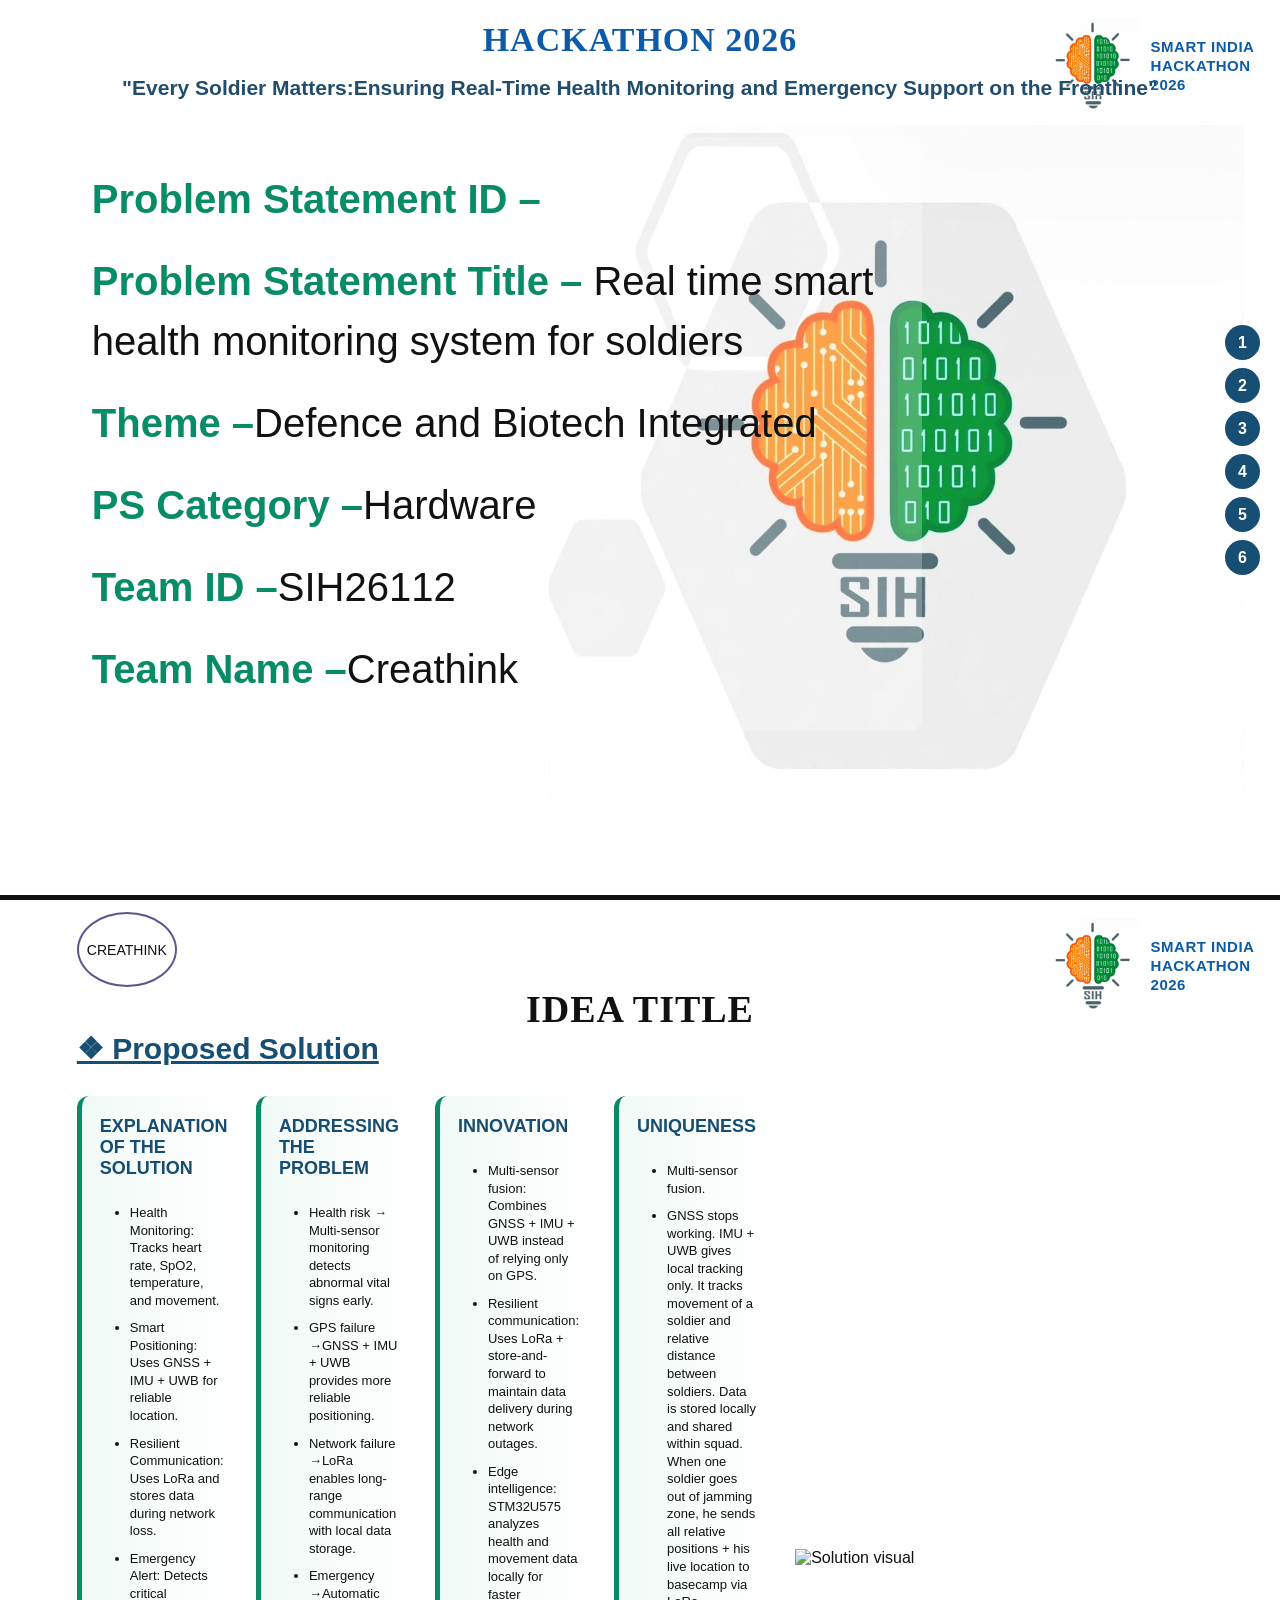
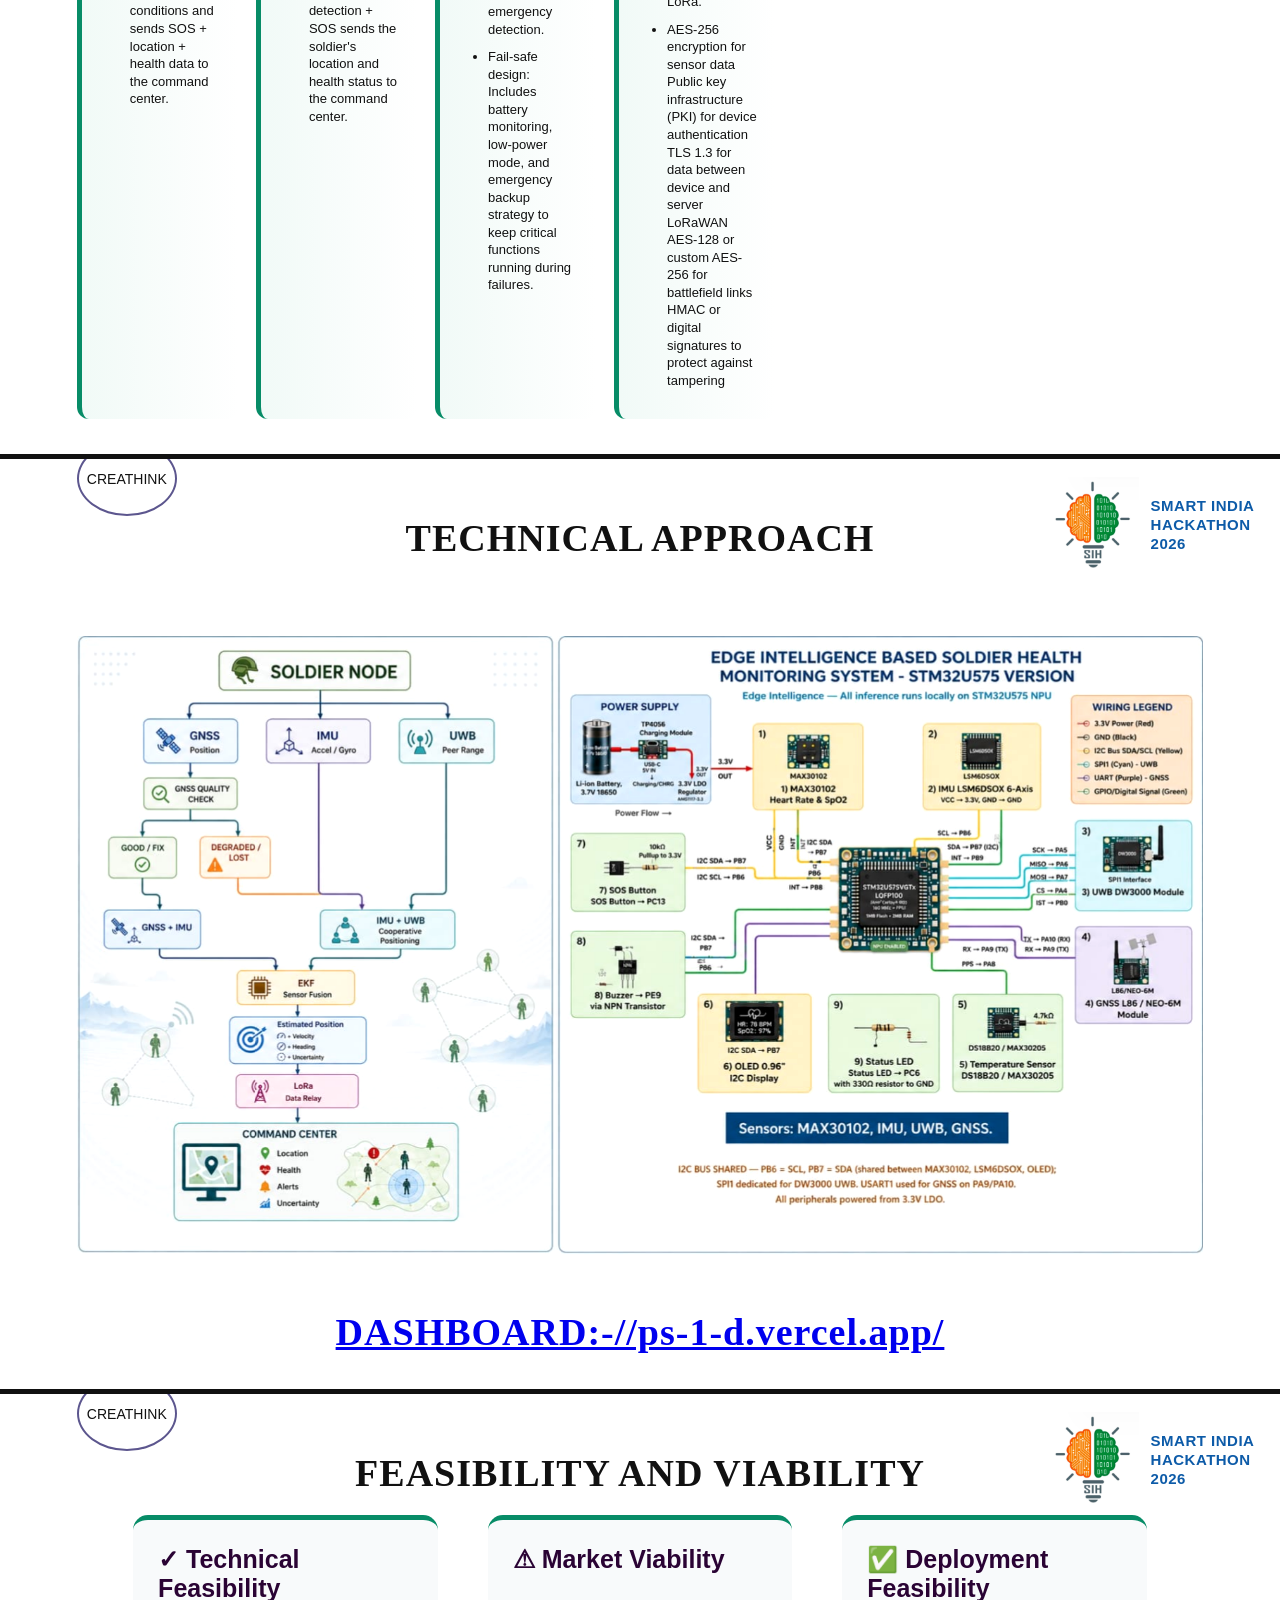
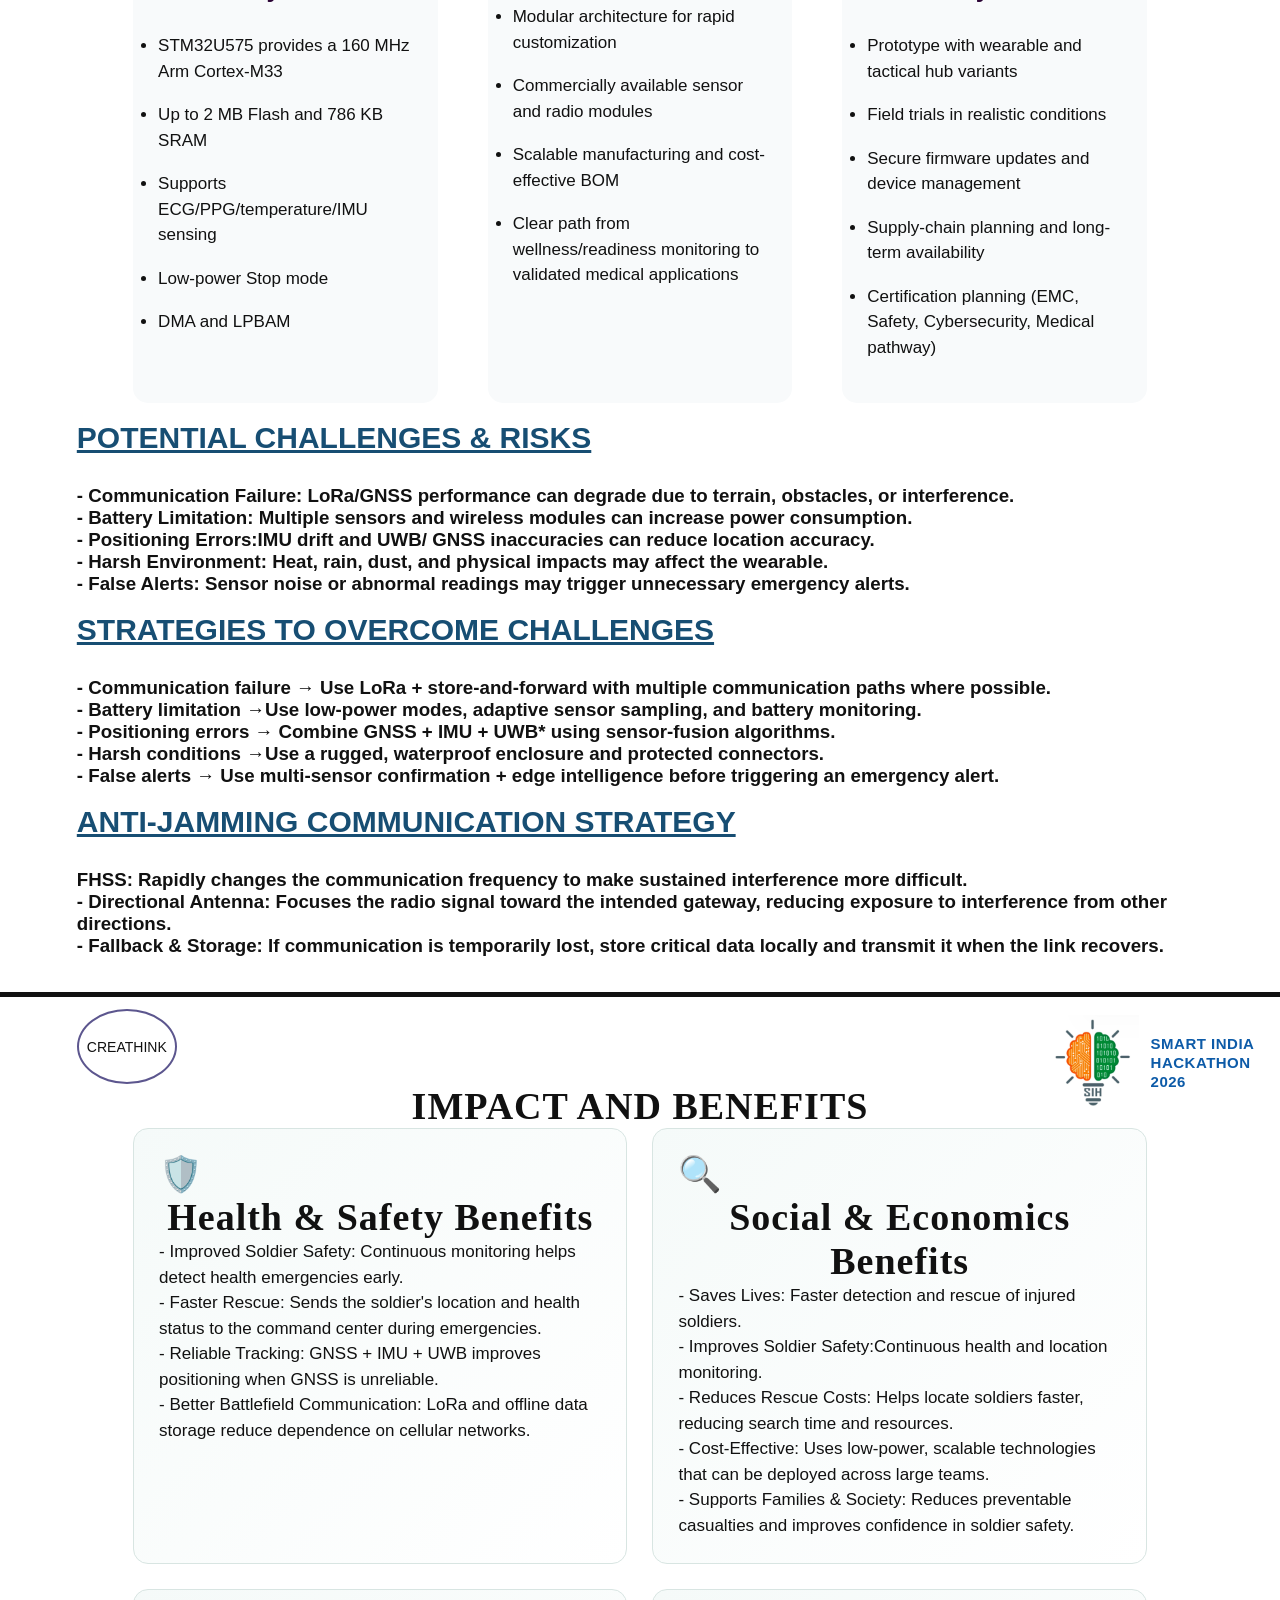
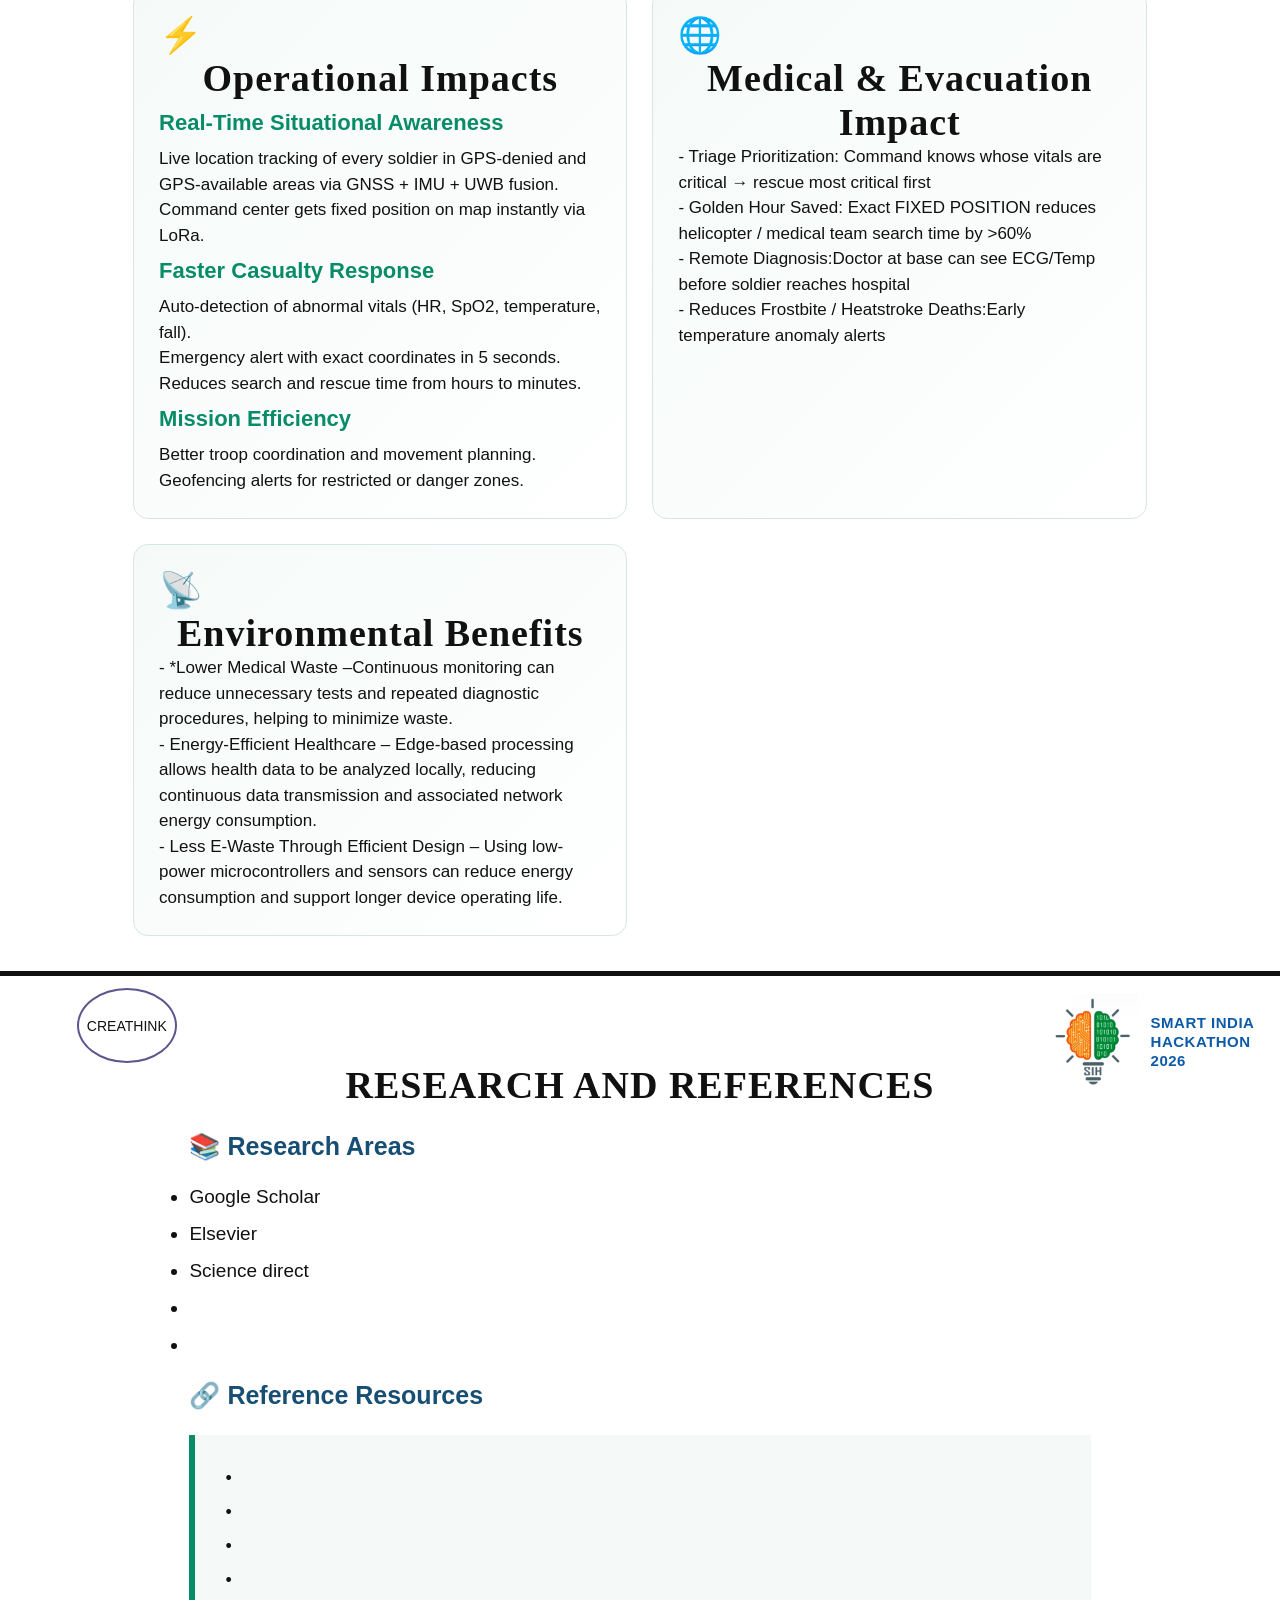
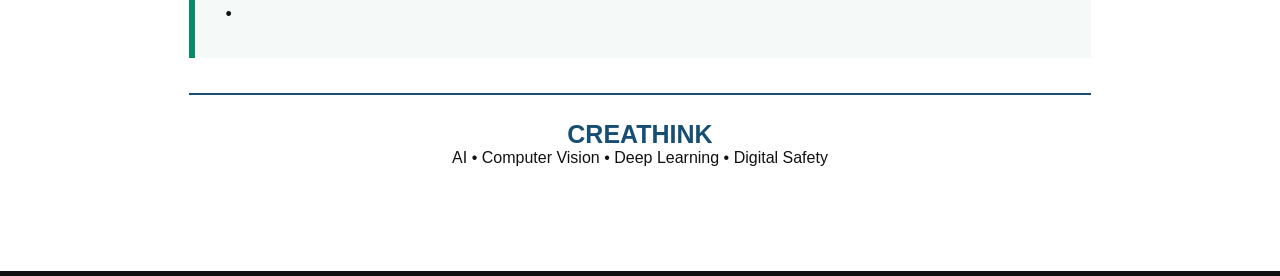
==== index.html @ 6a3a9a76 "Fix image source in index.html" ====
<!DOCTYPE html>
<html lang="en">
<head>
    <meta charset="UTF-8">
    <meta name="viewport" content="width=device-width, initial-scale=1.0">
    <title>SIH 2026 - Deepfake Detection</title>
    <link rel="stylesheet" href="index.css">
</head>

<body>

<div class="presentation">

    <!-- SLIDE 1 -->
    <section id="slide1" class="slide slide1">
        <div class="top-row">
            <header class="header">
                <div class="title-section">
                <h1>HACKATHON 2026</h1>
 </div>
            </header>

            <div class="sih">
                <img src="index5.jpeg" alt="SIH2026">
                <div class="sih-text">
                    <span>SMART INDIA</span>
                    <span>HACKATHON</span>
                    <span>2026</span>
                </div>
            </div>
        </div>

        <h3 class="subtitle">
            "Every Soldier Matters:Ensuring Real-Time Health Monitoring and Emergency Support on the Frontline"
        </h3>

        <div class="main-visual"></div>

        <div class="content">

            <p><b>Problem Statement ID –</b></p>

            <p><b>Problem Statement Title –</b> Real time smart health monitoring system for soldiers</p>

            <p>
                <b>Theme –</b>Defence and Biotech Integrated
                <span></span>
            </p>

            <p>
                <b>PS Category –</b>Hardware
            
            </p>

            <p>
                <b>Team ID –</b>SIH26112
                
            </p>

            <p>
                <b>Team Name –</b>Creathink
                
            </p>

        </div>



    </section>


    <!-- SLIDE 2 -->
    <section id="slide2" class="slide slide2">

        <header>
            <div class="team">CREATHINK</div>
            <h1>IDEA TITLE</h1>
            
        </header>

        <div class="sih">
            <img src="index5.jpeg" alt="SIH2026">
            <div class="sih-text">
                <span>SMART INDIA</span>
                <span>HACKATHON</span>
                <span>2026</span>
            </div>
        </div>
 
        <h2>❖ Proposed Solution</h2>

        <div class="slide2-content">
            <div class="slide2-left">
                <div class="solution-grid">

            <div class="box solution-box">
                <h3>EXPLANATION OF THE SOLUTION</h3>
                <ul>
  <li>Health Monitoring: Tracks heart rate, SpO2, temperature, and movement.</li>
<li> Smart Positioning: Uses GNSS + IMU + UWB for reliable location.</li>
 <li>Resilient Communication: Uses LoRa and stores data during network loss.</li>
 <li>Emergency Alert: Detects critical conditions and sends SOS + location + health data to the command center.</li>
                    
                </ul>
            </div>

            <div class="box solution-box">
                <h3>ADDRESSING THE PROBLEM</h3>
                <ul>
  <li> Health risk → Multi-sensor monitoring detects abnormal vital signs early.</li>
 <li>GPS failure →GNSS + IMU + UWB provides more reliable positioning.</li>
 <li>Network failure →LoRa enables long-range communication with local data storage.</li>
 <li>Emergency →Automatic detection + SOS sends the soldier's location and health status to the command center.</li>
                </ul>
            </div>

            <div class="box solution-box">
                <h3>INNOVATION</h3>
                <ul>
                   <li>Multi-sensor fusion: Combines GNSS + IMU + UWB instead of relying only on GPS.</li>
 <li>Resilient communication: Uses LoRa + store-and-forward to maintain data delivery during network outages.</li>
 <li>Edge intelligence: STM32U575 analyzes health and movement data locally for faster emergency detection.</li>
 <li>Fail-safe design: Includes battery monitoring, low-power mode, and emergency backup strategy to keep critical functions running during failures.</li>
                </ul>
            </div>

            <div class="box solution-box">
                <h3>UNIQUENESS</h3>
                <ul>
                 <li>Multi-sensor fusion.</li>   
<li>GNSS stops working.
IMU + UWB gives local tracking only.
It tracks movement of a soldier and relative distance between soldiers.
Data is stored locally and shared within squad.
When one soldier goes out of jamming zone, 
he sends all relative positions + his live location to basecamp via LoRa.</li>
<li>AES-256 encryption for sensor data
Public key infrastructure (PKI) for device authentication
TLS 1.3 for data between device and server
LoRaWAN AES-128 or custom AES-256 for battlefield links
HMAC or digital signatures to protect against tampering</li>

 
                </ul>
            </div>

                </div>
            </div>
            <div class="slide2-right">
                <img src=".jpeg" alt="Solution visual">
            </div>
        </div>

    </section>


    <!-- SLIDE 3 -->
    <section id="slide3" class="slide slide3">

        <header>
            <div class="team">CREATHINK</div>
            <h1>TECHNICAL APPROACH</h1>
            
        </header>

        <div class="sih">
            <img src="index5.jpeg" alt="SIH2026">
            <div class="sih-text">
                <span>SMART INDIA</span>
                <span>HACKATHON</span>
                <span>2026</span>
            </div>
        </div>

       

        <div class="tech-layout">
            <div class="image-panel">
                <img src="tc.jpeg" alt="Technical architecture diagram">
            </div>

            
        </div>
        <a href="https://ps-1-d.vercel.app/"><h1>DASHBOARD:-//ps-1-d.vercel.app/</h1></a>

    </section>


    <!-- SLIDE 4 -->
    <section id="slide4" class="slide slide4">

        <header>
            <div class="team">CREATHINK</div>
            <h1>FEASIBILITY AND VIABILITY</h1>
            
        </header>

        <div class="sih">
            <img src="index5.jpeg" alt="SIH2026">
            <div class="sih-text">
                <span>SMART INDIA</span>
                <span>HACKATHON</span>
                <span>2026</span>
            </div>
        </div>

        <div class="two-column">

            <div>
                <h2>✓ Technical Feasibility</h2>

                <ul>
                    <li>STM32U575 provides a 160 MHz Arm Cortex-M33</li>
                    <li>Up to 2 MB Flash and 786 KB SRAM</li>
                    <li>Supports ECG/PPG/temperature/IMU sensing</li>
                    <li>Low-power Stop mode</li>
                    <li>DMA and LPBAM</li>
                </ul>
            </div>

            <div>
                <h2>⚠ Market Viability</h2>

                <ul>
                    <li>Modular architecture for rapid customization</li>
                    <li>Commercially available sensor and radio modules</li>
                    <li>Scalable manufacturing and cost-effective BOM</li>
                    <li>Clear path from wellness/readiness monitoring to validated medical applications</li>
                </ul>
            </div>

            <div>
                <h2>✅ Deployment Feasibility</h2>

                <ul>
                    <li>Prototype with wearable and tactical hub variants</li>
                    <li>Field trials in realistic conditions</li>
                    <li>Secure firmware updates and device management</li>
                    <li>Supply-chain planning and long-term availability</li>
                    <li>Certification planning (EMC, Safety, Cybersecurity, Medical pathway)</li>
                </ul>
            </div>

        </div>
        <br>
        <h2>POTENTIAL CHALLENGES & RISKS</h2>
        <h3>- Communication Failure: LoRa/GNSS performance can degrade due to terrain, 
            obstacles, or interference.</h3>
        <h3>- Battery Limitation: Multiple sensors and wireless modules can increase 
            power consumption.</h3>
        <h3>- Positioning Errors:IMU drift and UWB/ GNSS inaccuracies can reduce location accuracy.</h3>
        <h3>- Harsh Environment: Heat, rain, dust, and physical impacts may affect the wearable.</h3>
        <h3>- False Alerts: Sensor noise or abnormal readings may trigger unnecessary emergency alerts.</h3>
<br>
<h2>STRATEGIES TO OVERCOME CHALLENGES</h2>
<h3>- Communication failure → Use LoRa + store-and-forward with multiple 
    communication paths where possible.</h3>
<h3>- Battery limitation →Use low-power modes,
adaptive sensor sampling, and battery monitoring.</h3>
<h3>- Positioning errors → Combine GNSS + IMU + UWB* using sensor-fusion algorithms.</h3>
<h3>- Harsh conditions →Use a rugged, waterproof enclosure and protected connectors.</h3>
<h3>- False alerts → Use multi-sensor confirmation + edge intelligence before 
    triggering an emergency alert.</h3>
    <br>
    <h2>ANTI-JAMMING COMMUNICATION STRATEGY</h2>
    <h3> FHSS: Rapidly changes the communication frequency 
        to make sustained interference more difficult.</h3>
    <h3>- Directional Antenna: Focuses the radio signal toward the intended gateway, 
        reducing exposure to interference from other directions.</h3>
    <h3>- Fallback & Storage: If communication is temporarily lost, 
        store critical data locally and transmit it when the link recovers.</h3>
    </section>


    <!-- SLIDE 5 -->
    <section id="slide5" class="slide slide5">

        <header>
            <div class="team">CREATHINK</div>
            <h1>IMPACT AND BENEFITS</h1>
            
        </header>

        <div class="sih">
            <img src="index5.jpeg" alt="SIH2026">
            <div class="sih-text">
                <span>SMART INDIA</span>
                <span>HACKATHON</span>
                <span>2026</span>
            </div>
        </div>

        <div class="impact">

            <div class="impact-card">
                <div class="icon">🛡️</div>
                <h1>Health & Safety Benefits</h1>
                 <p>- Improved Soldier Safety: Continuous monitoring helps detect health emergencies early.</p>
<p>- Faster Rescue: Sends the soldier's location and health status to the command center
     during emergencies.</p>
<p>- Reliable Tracking: GNSS + IMU + UWB improves positioning when GNSS is unreliable.</p>
<p>- Better Battlefield Communication: LoRa and offline data storage reduce dependence 
    on cellular networks.</p>
            </div>

            <div class="impact-card">
                <div class="icon">🔍</div>
                <h1>Social & Economics Benefits</h1>
                <p>- Saves Lives: Faster detection and rescue of injured soldiers.</p>
                <p>- Improves Soldier Safety:Continuous health and location monitoring.</p>
                <p>- Reduces Rescue Costs: Helps locate soldiers faster, reducing search time and resources.</p>
                <p>- Cost-Effective: Uses low-power, scalable technologies that can be deployed across large teams.</p>
                <p>- Supports Families & Society: Reduces preventable casualties and improves confidence in soldier safety.</p>

            </div>

            <div class="impact-card">
                <div class="icon">⚡</div>
                <h1>Operational Impacts</h1>

                <h3>Real-Time Situational Awareness</h3>
                <p>Live location tracking of every soldier in GPS-denied and GPS-available areas via GNSS + IMU + UWB fusion.<br>
                Command center gets fixed position on map instantly via LoRa.</p>

                <h3>Faster Casualty Response</h3>
                <p>Auto-detection of abnormal vitals (HR, SpO2, temperature, fall).<br>
                Emergency alert with exact coordinates in 5 seconds.<br>
                Reduces search and rescue time from hours to minutes.</p>

                <h3>Mission Efficiency</h3>
                <p>Better troop coordination and movement planning.<br>
                Geofencing alerts for restricted or danger zones.</p>
            </div>

            <div class="impact-card">
                <div class="icon">🌐</div>
                <h1>Medical & Evacuation Impact</h1>
                <p> - Triage Prioritization: Command knows whose vitals are critical →
                     rescue most critical first</p>
<p>- Golden Hour Saved: Exact FIXED POSITION reduces helicopter /
     medical team search time by >60% </p>
<p>- Remote Diagnosis:Doctor at base can see ECG/Temp before soldier 
reaches hospital</p>
<p>- Reduces Frostbite / Heatstroke Deaths:Early temperature anomaly alerts
                </p>
            </div>

            <div class="impact-card">
                <div class="icon">📡</div>
                <h1>Environmental Benefits</h1>
                <p>- *Lower Medical Waste –Continuous monitoring can reduce unnecessary tests and repeated diagnostic
                     procedures, helping to minimize waste.</p>
<p>-  Energy-Efficient Healthcare – Edge-based processing allows health data to
 be analyzed locally, reducing continuous data transmission and associated 
 network energy consumption.</p>
<p>- Less E-Waste Through Efficient Design – Using low-power microcontrollers and sensors 
can reduce energy consumption and support longer device operating life.</p>
                
            </div>

        </div>

    

    </section>


    <!-- SLIDE 6 -->
    <section id="slide6" class="slide slide6">

        <header>
            <div class="team">CREATHINK</div>
            <h1>RESEARCH AND REFERENCES</h1>
            
        </header>

        <div class="sih">
            <img src="index5.jpeg" alt="SIH2026">
            <div class="sih-text">
                <span>SMART INDIA</span>
                <span>HACKATHON</span>
                <span>2026</span>
            </div>
        </div>

        <div class="references">

            <h2>📚 Research Areas</h2>

            <ul>
                <li>Google Scholar  </li>
                <li>Elsevier</li>
                <li>Science direct</li>
                <li></li>
                <li></li>
            </ul>

            <h2>🔗 Reference Resources</h2>

            <div class="reference-box">
                <p>• </p>
                <p>•</p>
                <p>•</p>
                <p>• </p>
                <p>•</p>
            </div>

            <div class="final">
                <h2>CREATHINK</h2>
                <p>
                    AI • Computer Vision • Deep Learning • Digital Safety
                </p>
            </div>

        </div>

    </section>

</div>

<!-- Navigation -->
<div class="navigation">
    <a href="#slide1">1</a>
    <a href="#slide2">2</a>
    <a href="#slide3">3</a>
    <a href="#slide4">4</a>
    <a href="#slide5">5</a>
    <a href="#slide6">6</a>
</div>

</body>
</html>
---- index.css ----
* {
    margin: 0;
    padding: 0;
    box-sizing: border-box;
}

html {
    scroll-behavior: smooth;
}

body {
    font-family: Arial, Helvetica, sans-serif;
    background: #111;
    color: #111;
}

.presentation {
    width: 100%;
}

/* =========================
   COMMON SLIDE
========================= */
.slide {
    min-height: 100vh;
    width: 100%;
    background: #fff;
    padding: 12px 6% 35px;
    position: relative;
    overflow: hidden;
    scroll-snap-align: start;
    border-bottom: 5px solid #111;
}

.slide h1 {
    font-family: Georgia, serif;
    font-size: 38px;
    text-align: center;
    letter-spacing: 1px;
}

.top-row {
    display: flex;
    align-items: flex-start;
    justify-content: space-between;
    gap: 12px;
    width: 100%;
}

.header {
    display: flex;
    align-items: center;
    justify-content: center;
    margin: 0;
    flex: 1;
}

.slide1 .sih {
    margin-left: auto;
    display: flex;
    align-items: center;
    justify-content: flex-end;
    gap: 12px;
    z-index: 2;
}

.title-section {
    width: 100%;
    display: flex;
    justify-content: center;
    align-items: center;
}

.title-section h1 {
    margin: 0;
    text-align: center;
    color: #0d5ba8;
    font-size: 34px;
    font-weight: 800;
    letter-spacing: 1px;
    line-height: 1.2;
}

header h1 {
    flex: 1;
}

.team {
    width: 100px;
    height: 75px;
    border: 2px solid #5c568e;
    border-radius: 50%;
    display: flex;
    align-items: center;
    justify-content: center;
    text-align: center;
    font-size: 14px;
    line-height: 18px;
}


/* ================= LOGO ================= */
.slide1 {
    position: relative;
    padding-top: 0;
    background: #ffffff;
}

.slide1 .sih,
.slide2 .sih,
.slide3 .sih,
.slide4 .sih,
.slide5 .sih,
.slide6 .sih {
    position: absolute;
    right: 2%;
    top: 18px;
    display: flex;
    align-items: center;
    justify-content: flex-end;
    gap: 12px;
    z-index: 2;
}

.slide1 .sih img,
.slide2 .sih img,
.slide3 .sih img,
.slide4 .sih img,
.slide5 .sih img,
.slide6 .sih img {
    width: 90px;
    height: auto;
    display: block;
    object-fit: contain;
}

.slide1 .sih-text,
.slide2 .sih-text,
.slide3 .sih-text,
.slide4 .sih-text,
.slide5 .sih-text,
.slide6 .sih-text {
    font-size: 15px;
    font-weight: 800;
    color: #0d5ba8;
    line-height: 1.25;
    text-align: left;
    letter-spacing: 0.5px;
}

.slide1 .sih-text span,
.slide2 .sih-text span,
.slide3 .sih-text span,
.slide4 .sih-text span,
.slide5 .sih-text span,
.slide6 .sih-text span {
    display: block;
}


/* =========================
   SLIDE 1
========================= */

.slide1 {
    padding-top: 20px;
}

.top {
    display: flex;
    justify-content: center;
    align-items: center;
    position: relative;
}

.top h1 {
    color: #144b72;
    font-size: 42px;
}

.sih-logo {
    position: absolute;
    right: 0;
    top: 0;
    text-align: center;
    font-size: 35px;
    color: #e87816;
}

.sih-logo span {
    font-size: 11px;
    color: #075b48;
    display: block;
    line-height: 14px;
    font-weight: bold;
}

.subtitle {
    position: relative;
    z-index: 2;
    text-align: center;
    color: #214d6c;
    margin: 12px 0 0;
    font-size: 21px;
    font-weight: 700;
    line-height: 1.4;
    text-shadow: 0 1px 0 rgba(255,255,255,0.8);
}

.main-visual {
    position: absolute;
    left: 70%;
    top: 52%;
    transform: translate(-50%, -50%);
    width: 68%;
    height: 76%;
    background-image: url('WhatsApp Image 2026-08-30 at 2.40.59 AM.jpeg');
    background-size: contain;
    background-repeat: no-repeat;
    background-position: center;
    opacity: 0.95;
    z-index: 1;
    pointer-events: none;
}

.content {
    position: relative;
    z-index: 2;
    margin-top: 35px;
    width: 75%;
    background: rgba(255,255,255,0.25);
    padding: 10px 15px;
    border-radius: 12px;
}

.content p {
    margin: 22px 0;
    font-size: 40px;
    line-height: 1.5;
}

.content b {
    color: #078c67;
}

.content span {
    font-weight: bold;
}

.process {
    position: absolute;
    bottom: 50px;
    left: 10%;
    right: 10%;
    display: flex;
    align-items: center;
    justify-content: center;
    gap: 25px;
}

.process div {
    min-width: 100px;
    height: 70px;
    border: 1px solid #aaa;
    display: flex;
    flex-direction: column;
    align-items: center;
    justify-content: center;
    background: #fff;
    font-size: 25px;
}

.process small {
    font-size: 11px;
    margin-top: 5px;
}

/* =========================
   SLIDE 2
========================= */

.slide h2 {
    color: #174e73;
    text-decoration: underline;
    font-size: 30px;
    margin-bottom: 30px;
}

.box {
    margin: 0 auto;
    width: 90%;
    padding: 30px;
    border-left: 7px solid #078c67;
    background: linear-gradient(
        90deg,
        #f1faf7,
        #fff
    );
}

.solution-grid {
    display: grid;
    grid-template-columns: repeat(4, minmax(0, 1fr));
    gap: 18px;
    width: 100%;
    margin: 0;
}

.slide2-content {
    display: flex;
    gap: 20px;
    width: 100%;
    margin: 0 auto;
}

.slide2-left {
    flex: 0 0 62%;
}

.slide2-right {
    flex: 1;
    display: flex;
    align-items: center;
    justify-content: center;
}

.slide2-right img {
    width: 100%;
    height: auto;
    max-width: 420px;
    object-fit: contain;
    display: block;
    margin: 0 auto;
}

.slide2 .solution-box {
    width: 100%;
    max-width: 100%;
    height: 100%;
    min-height: 290px;
    border-left: 5px solid #078c67;
    padding: 20px 18px;
    border-radius: 12px;
    box-sizing: border-box;
    display: flex;
    flex-direction: column;
}

.box h3 {
    color: #164d70;
    font-size: 18px;
    margin-bottom: 15px;
}

.box ul {
    padding-left: 30px;
}

.box li {
    font-size: 13px;
    margin: 10px 0;
    line-height: 1.35;
}

.highlight {
    margin: 0 auto;
    width: 92%;
    padding: 20px;
    background: #e5f4ef;
    border-radius: 10px;
    font-size: 19px;
}

/* =========================
   SLIDE 3
========================= */

.tech-content {
    display: flex;
    gap: 30px;
    width: 90%;
    margin: auto;
}

.tech-content > div {
    flex: 1;
    border: 2px solid #d5d5d5;
    padding: 25px;
    border-radius: 15px;
    background: #fafafa;
}

.tech-content h3 {
    color: #078c67;
    font-size: 25px;
    margin-bottom: 15px;
}

.tech-content li {
    margin: 12px 0;
    font-size: 18px;
}

.tech-layout {
    display: flex;
    align-items: center;
    justify-content: center;
    width: 100%;
    margin: 18px 0 0;
}

.image-panel {
    width: 100%;
    height: calc(100vh - 170px);
    display: flex;
    justify-content: center;
    align-items: center;
    padding: 0;
    border: none;
    border-radius: 0;
    background: transparent;
    overflow: hidden;
}

.image-panel img {
    width: 100%;
    height: 110%;
    max-width: 220%;
    object-fit: contain;
    display: block;
    border-radius: 0;
    filter: contrast(1.04) saturate(1.06);
    image-rendering: auto;
    transform: translateZ(0);
    backface-visibility: hidden;
}

.dashboard-panel {
    flex: 1;
    display: flex;
    align-items: center;
    justify-content: center;
    padding: 8px;
    border: 2px solid #dfeaf1;
    border-radius: 18px;
    background: #f8fbff;
    overflow: hidden;
    height: 700px;
}

.dashboard-panel img {
    width: 100%;
    height: 100%;
    object-fit: contain;
    border-radius: 12px;
    display: block;
    background: #fff;
}

.dashboard-layout {
    margin-top: 25px;
    margin-bottom: 25px;
}

/* =========================
   SLIDE 4
========================= */

.slide3 header {
    margin-top: -30px;
    margin-bottom: 20px;
}

.slide4 header {
    margin-top: -30px;
    margin-bottom: 20px;
}

.two-column {
    display: grid;
    grid-template-columns: 1fr 1fr 1fr;
    gap: 50px;
    width: 90%;
    margin: auto;
}

.two-column > div {
    padding: 25px;
    border-radius: 15px;
    background: #f8fafb;
    border-top: 5px solid #078c67;
}

.two-column h2 {
    text-decoration: none;
    font-size: 25px;
    color: #2a0334;
}

.two-column li {
    font-size: 17px;
    line-height: 1.5;
    margin: 18px 0;
}

/* =========================
   SLIDE 5
========================= */

.impact {
    display: grid;
    grid-template-columns: repeat(2, 1fr);
    gap: 25px;
    width: 90%;
    margin: auto;
}

.impact-card {
    padding: 25px;
    border-radius: 15px;
    background: linear-gradient(
        135deg,
        #f5faf9,
        #fff
    );
    border: 1px solid #d8e5e2;
    transition: 0.3s;
}

.impact-card:hover {
    transform: translateY(-7px);
    box-shadow: 0 10px 25px #ddd;
}

.icon {
    font-size: 35px;
}

.impact-card h3 {
    color: #078c67;
    margin: 10px 0;
    font-size: 22px;
}

.impact-card p {
    font-size: 17px;
    line-height: 1.5;
}

.bottom-impact {
    margin: 30px auto;
    width: 80%;
    padding: 20px;
    text-align: center;
    background: #edf7f4;
    border-radius: 15px;
}

.bottom-impact h2 {
    text-decoration: none;
    margin-bottom: 10px;
}

/* =========================
   SLIDE 6
========================= */

.references {
    width: 80%;
    margin: auto;
}

.references h2 {
    text-decoration: none;
    color: #174e73;
    font-size: 25px;
    margin: 25px 0;
}

.references li {
    font-size: 19px;
    margin: 15px 0;
}

.reference-box {
    padding: 20px 30px;
    background: #f5faf9;
    border-left: 6px solid #078c67;
}

.reference-box p {
    font-size: 18px;
    margin: 13px 0;
}

.final {
    margin-top: 35px;
    padding: 25px;
    text-align: center;
    border-top: 2px solid #174e73;
}

.final h2 {
    margin: 0;
}

/* =========================
   DASHBOARD SLIDES
========================= */

.dashboard-slide {
    background: #ffffff;
    padding-top: 18px;
}

.dashboard-shell {
    background: #fff;
    border: 1px solid #e5e5e5;
    box-shadow: 0 4px 20px rgba(0,0,0,0.08);
    max-width: 1280px;
    margin: 0 auto;
    padding: 18px 22px 24px;
}

.dashboard-header {
    display: flex;
    justify-content: space-between;
    align-items: flex-start;
    gap: 20px;
    margin-bottom: 18px;
}

.dashboard-title-block {
    flex: 1;
}

.dashboard-title-block h1 {
    font-family: Georgia, serif;
    font-size: 52px;
    letter-spacing: 1px;
    color: #07569c;
    font-weight: 800;
    text-align: left;
    margin: 0;
}

.dashboard-title-block h2 {
    margin: 14px 0 0;
    font-size: 32px;
    font-weight: 500;
    letter-spacing: 1px;
    color: #334c59;
    text-decoration: none;
    text-align: left;
}

.orange-line {
    width: 760px;
    height: 3px;
    background: #ff6422;
    margin-top: 15px;
}

.dashboard-sih {
    display: flex;
    align-items: center;
    gap: 16px;
    margin-right: 10px;
}

.dashboard-sih img {
    width: 95px;
    height: auto;
    display: block;
}

.dashboard-sih-text {
    font-size: 16px;
    font-weight: 300;
    color: #354f5b;
    line-height: 1.25;
}

.dashboard-sih-text span {
    display: block;
}

.dashboard-main {
    position: relative;
    z-index: 2;
    width: 100%;
}

.dashboard-main .filter-section {
    border: 1px solid #e2e2e2;
    padding: 10px;
    margin-bottom: 12px;
    background: #fff;
}

.dashboard-main .filter-title {
    font-size: 12px;
    margin-bottom: 7px;
    color: #555;
}

.dashboard-main label {
    font-size: 13px;
}

.dashboard-main select {
    margin-left: 8px;
    padding: 5px 40px 5px 8px;
    border: 1px solid #aaa;
    background: white;
}

.dashboard-main .dashboard-title {
    font-size: 17px;
    margin-bottom: 15px;
    font-weight: 600;
    color: #111;
}

.dashboard-main .dashboard-top-grid {
    display: grid;
    grid-template-columns: 1.15fr 1.1fr 0.9fr;
    gap: 10px;
}

.dashboard-main .metrics-grid {
    display: grid;
    grid-template-columns: repeat(2, minmax(0, 1fr));
    gap: 8px;
}

.dashboard-main .metric-card {
    min-height: 90px;
    border: 1px solid #e1e1e1;
    display: flex;
    align-items: center;
    padding: 12px;
    gap: 12px;
    background: #fff;
}

.dashboard-main .metric-icon {
    font-size: 28px;
}

.dashboard-main .metric-value {
    font-size: 15px;
    font-weight: 600;
}

.dashboard-main .metric-name {
    margin-top: 8px;
    font-size: 11px;
    color: #444;
}

.dashboard-main .health-panel {
    border: 1px solid #e1e1e1;
    padding: 12px;
    background: #fff;
}

.dashboard-main .health-panel h3 {
    font-size: 18px;
    color: #1c1c1c;
    margin-bottom: 8px;
}

.dashboard-main .condition-text {
    font-size: 16px;
    font-weight: 700;
    color: #0d7d3d;
    margin-bottom: 10px;
}

.dashboard-main .bp-container {
    display: flex;
    gap: 18px;
    justify-content: space-between;
}

.dashboard-main .bp-container div {
    flex: 1;
}

.dashboard-main .bp-container h4 {
    font-size: 12px;
    margin-bottom: 8px;
    color: #444;
}

.dashboard-main .gauge {
    position: relative;
    width: 100%;
    height: 52px;
    border-radius: 30px;
    background: linear-gradient(90deg, #e3f9e8 0%, #fce9d8 50%, #f7d8d8 100%);
    overflow: hidden;
    border: 1px solid #e0e0e0;
}

.dashboard-main .gauge-fill {
    position: absolute;
    inset: 0;
    width: 70%;
    background: linear-gradient(90deg, #a8e6af, #f9d98b, #ef8d8d);
}

.dashboard-main .needle {
    position: absolute;
    left: 62%;
    top: 50%;
    width: 2px;
    height: 40px;
    background: #121212;
    transform: translate(-50%, -50%) rotate(25deg);
    transform-origin: center bottom;
}

.dashboard-main strong {
    display: inline-block;
    margin-top: 8px;
    font-size: 14px;
}

.dashboard-main .pulse-gauge {
    display: flex;
    flex-direction: column;
    gap: 10px;
}

.dashboard-main .status-row {
    display: flex;
    align-items: center;
    gap: 10px;
    margin: 18px 0 8px;
    font-size: 14px;
}

.dashboard-main .status-label {
    font-weight: 700;
    color: #234c68;
}

.dashboard-main .status-badge {
    background: #e7f7ea;
    color: #0f7c3d;
    border: 1px solid #bfe6c5;
    padding: 4px 8px;
    border-radius: 999px;
    font-weight: 700;
}

.dashboard-main .status-timestamp {
    color: #555;
}

.dashboard-main .alert-box {
    display: flex;
    align-items: center;
    gap: 10px;
    padding: 12px 14px;
    background: #fff8e8;
    border: 1px solid #f4d28f;
    border-radius: 8px;
    margin-bottom: 18px;
    font-size: 14px;
}

.dashboard-main .chart-grid {
    display: grid;
    grid-template-columns: 1fr 1fr;
    gap: 16px;
    margin-top: 10px;
}

.dashboard-main .chart-card {
    border: 1px solid #e5e5e5;
    padding: 12px;
    background: #fff;
}

.dashboard-main .chart-card h3 {
    font-size: 16px;
    margin-bottom: 12px;
    color: #1c1c1c;
}

.dashboard-main .chart-card img {
    width: 100%;
    height: 180px;
    object-fit: contain;
    display: block;
    background: #fff;
}

.dashboard-main .summary-box {
    margin-top: 18px;
    border-top: 2px solid #e9edf3;
    padding-top: 16px;
}

.dashboard-main .summary-box h2 {
    text-decoration: none;
    margin-bottom: 12px;
    font-size: 20px;
    color: #1d405c;
}

.dashboard-main .summary-grid {
    display: grid;
    grid-template-columns: repeat(3, minmax(0, 1fr));
    gap: 10px;
}

.dashboard-main .summary-grid div {
    border: 1px solid #e3e3e3;
    background: #f9fbfd;
    padding: 10px 12px;
    display: flex;
    justify-content: space-between;
    align-items: center;
    font-size: 14px;
}

.dashboard-main .summary-grid span {
    color: #535d68;
}

.dashboard-main .summary-grid strong {
    color: #0c1c2c;
}

/* =========================
   NAVIGATION
========================= */

.navigation {
    position: fixed;
    right: 20px;
    top: 50%;
    transform: translateY(-50%);
    display: flex;
    flex-direction: column;
    gap: 8px;
    z-index: 100;
}

.navigation a {
    width: 35px;
    height: 35px;
    border-radius: 50%;
    background: #174e73;
    color: white;
    text-decoration: none;
    display: flex;
    align-items: center;
    justify-content: center;
    font-weight: bold;
}

.navigation a:hover {
    background: #078c67;
}

/* =========================
   RESPONSIVE
========================= */

@media (max-width: 900px) {

    .slide {
        min-height: 100vh;
        padding: 25px 5%;
    }

    .slide h1 {
        font-size: 28px;
    }

    header {
        margin-bottom: 30px;
    }

    .team {
        width: 75px;
        height: 60px;
        font-size: 11px;
    }

    .logo {
        width: 100px;
        font-size: 9px;
    }

    .content {
        width: 100%;
    }

    .content p {
        font-size: 16px;
    }

    .subtitle {
        font-size: 17px;
    }

    .process {
        position: relative;
        bottom: auto;
        left: auto;
        right: auto;
        margin-top: 30px;
        gap: 8px;
    }

    .process div {
        min-width: 60px;
        height: 55px;
        font-size: 18px;
    }

    .process b {
        font-size: 15px;
    }

    .process small {
        font-size: 8px;
    }

    .tech-content,
    .two-column {
        grid-template-columns: 1fr;
        display: grid;
        width: 100%;
    }

    .impact {
        grid-template-columns: 1fr;
        width: 100%;
    }

    .flow {
        margin-top: 30px;
    }

    .references {
        width: 100%;
    }

    .box {
        width: 100%;
    }

    .box li {
        font-size: 16px;
    }

    .navigation {
        display: none;
    }
}
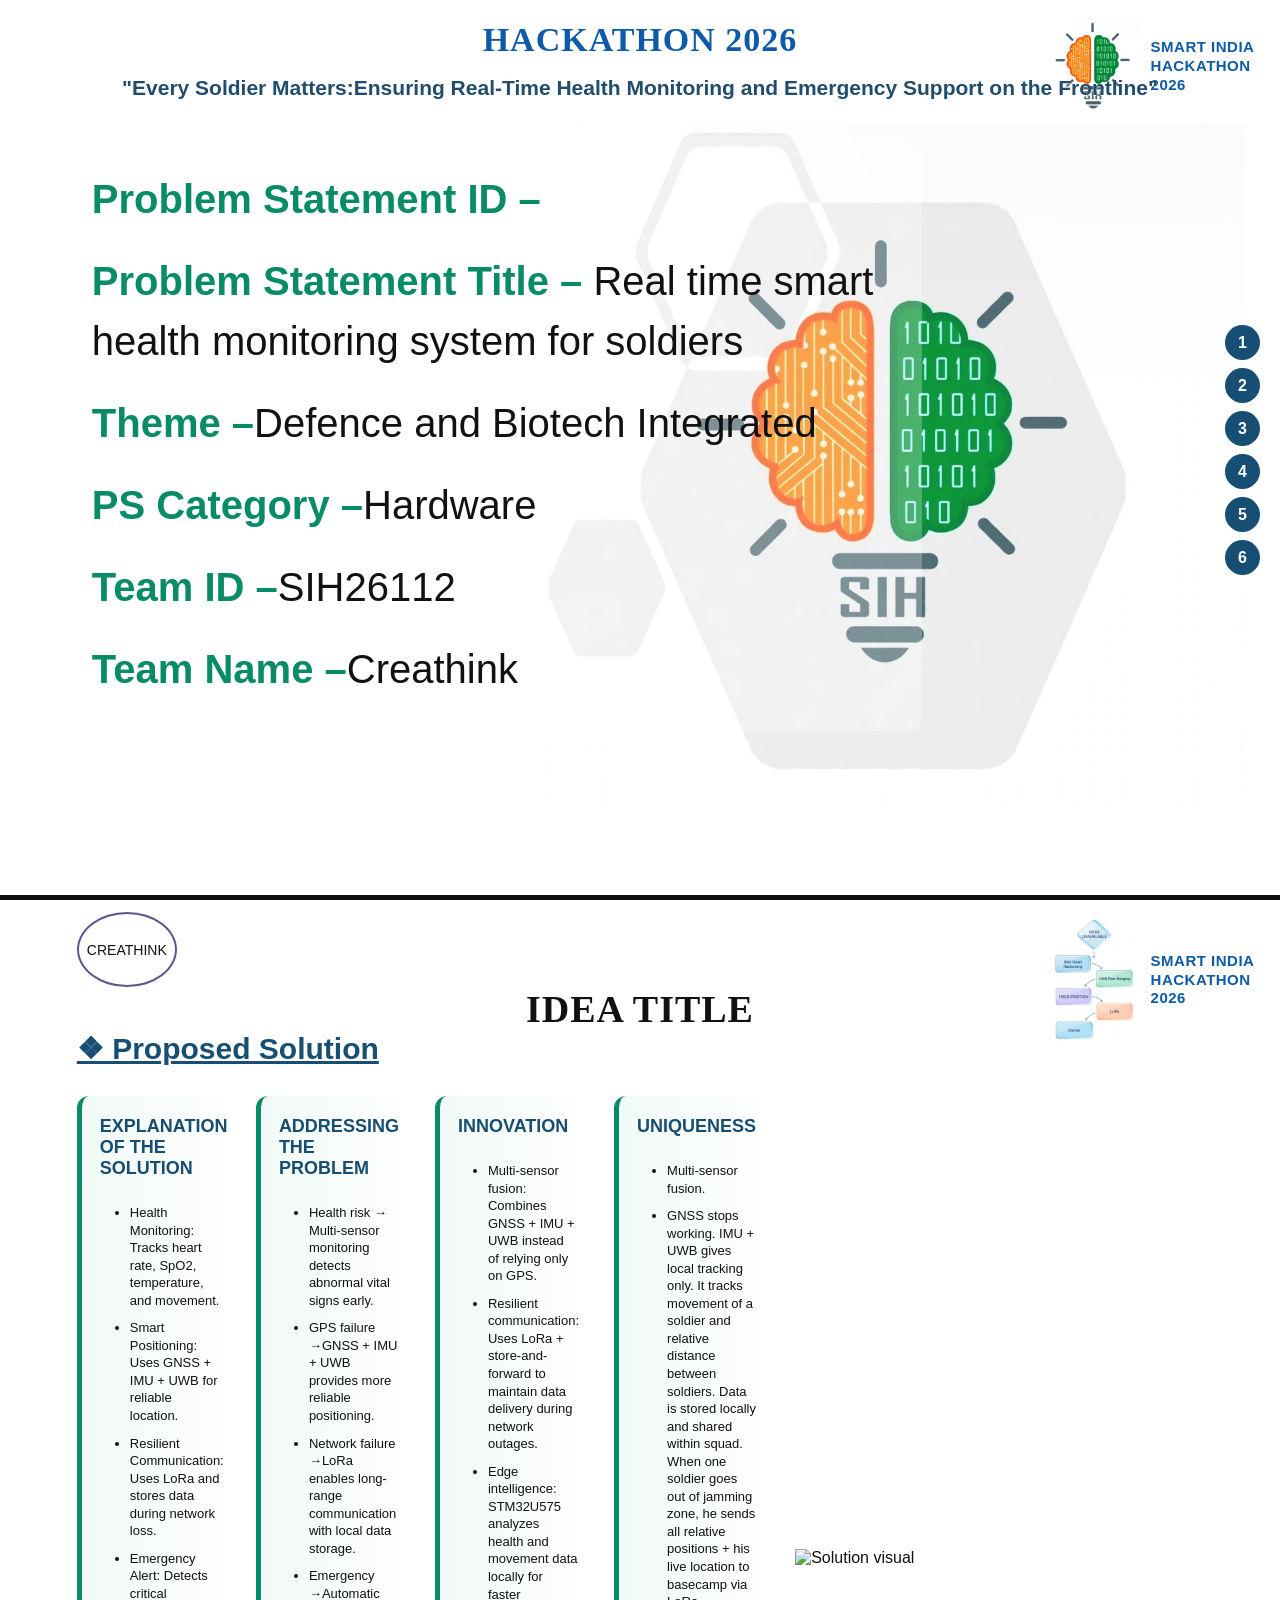
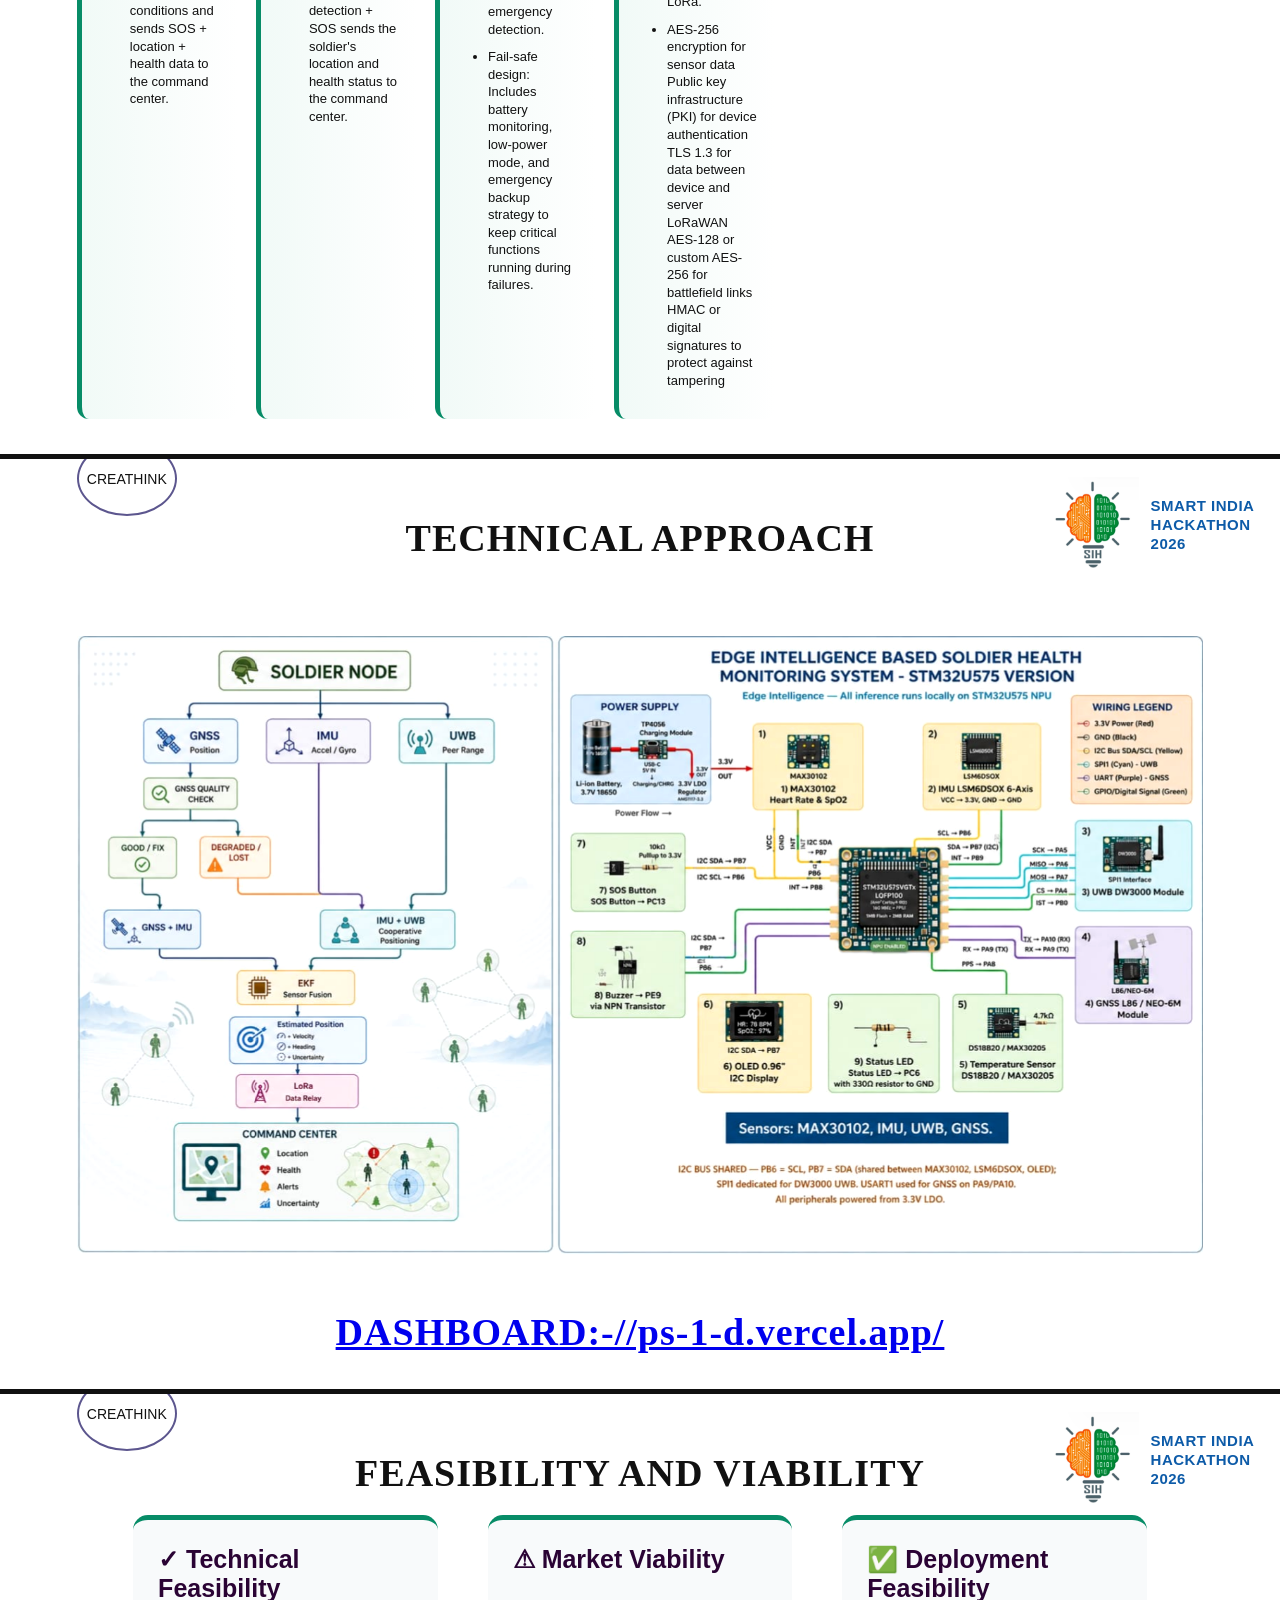
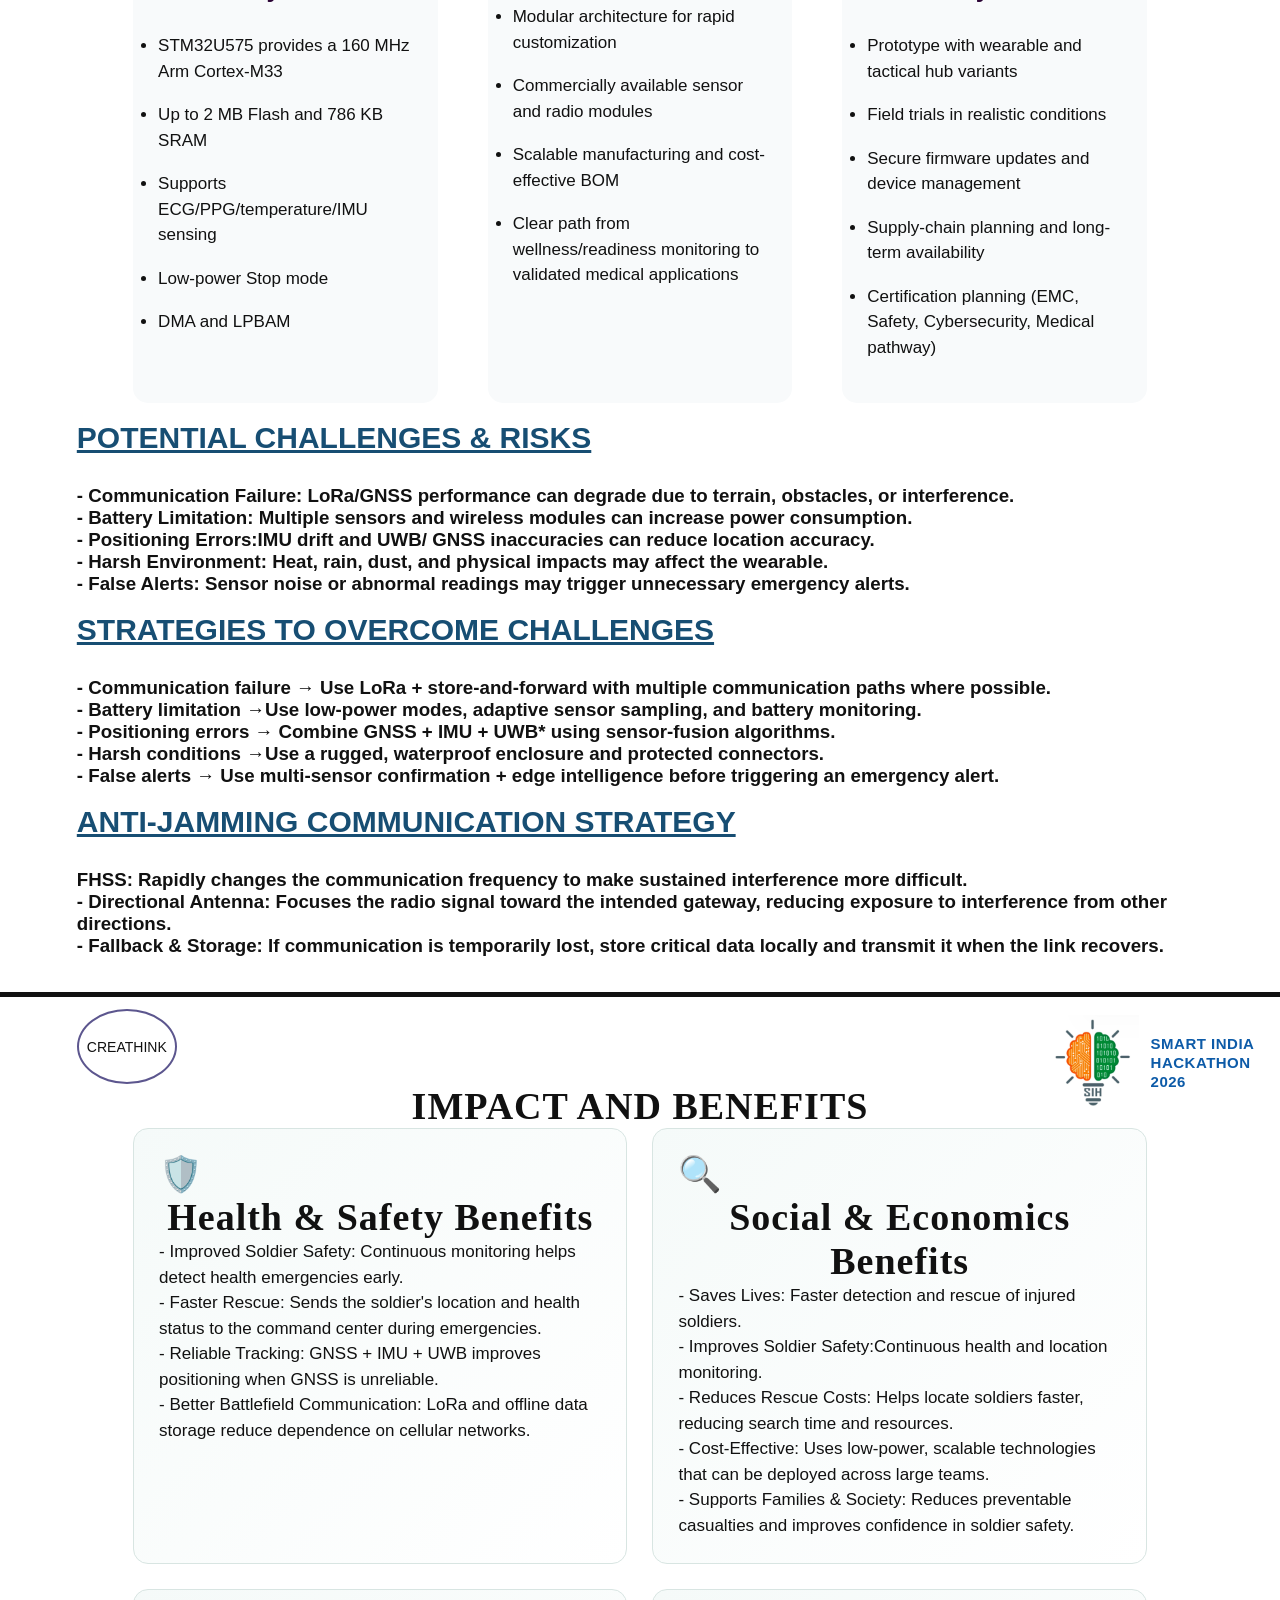
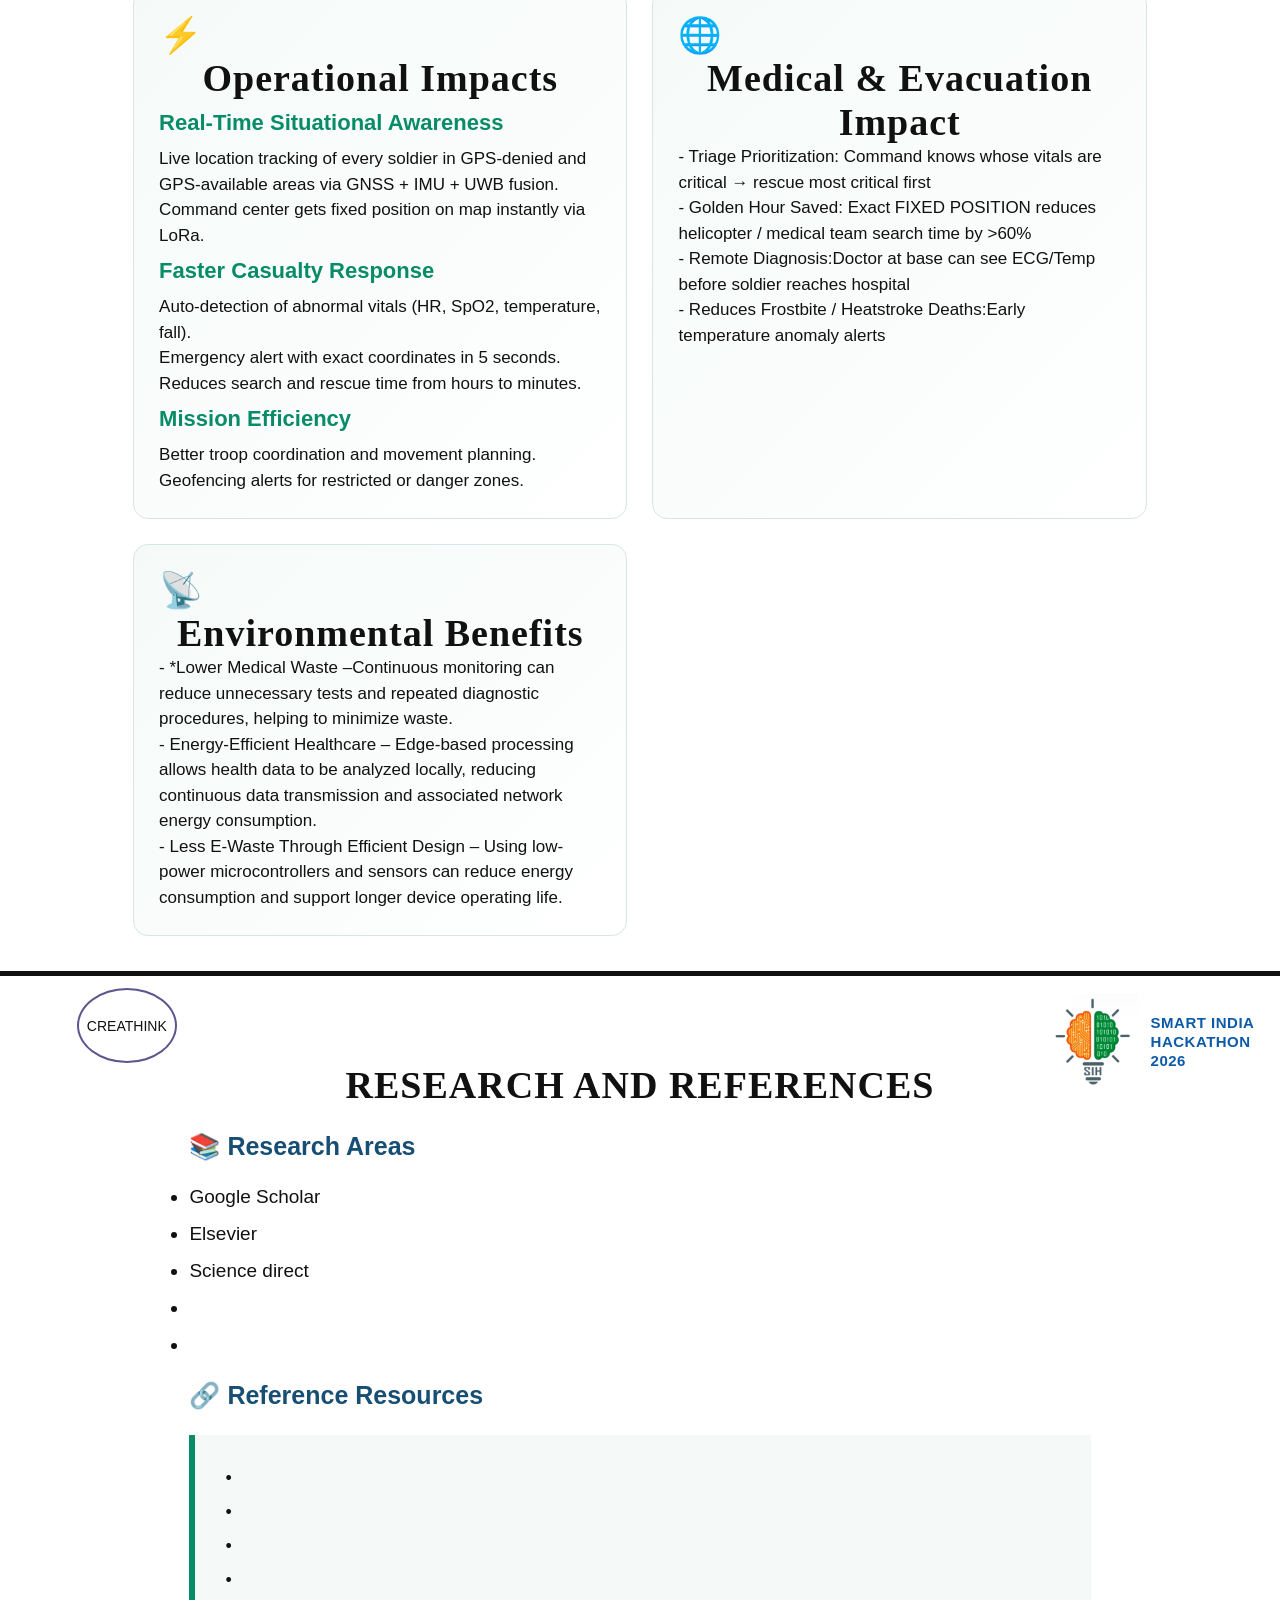
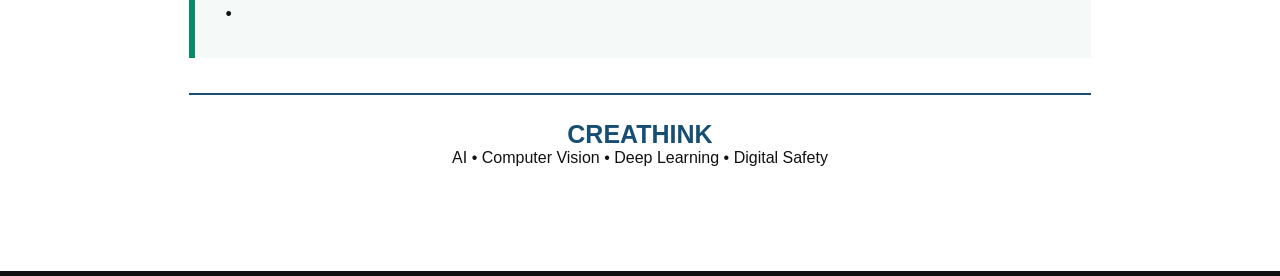
==== commit 27e3f476: "Replace index5.jpeg with index4.jpeg in HTML" ====
--- a/index.html
+++ b/index.html
@@ -79,7 +79,7 @@
         </header>
 
         <div class="sih">
-            <img src="index5.jpeg" alt="SIH2026">
+            <img src="index4.jpeg" alt="SIH2026">
             <div class="sih-text">
                 <span>SMART INDIA</span>
                 <span>HACKATHON</span>
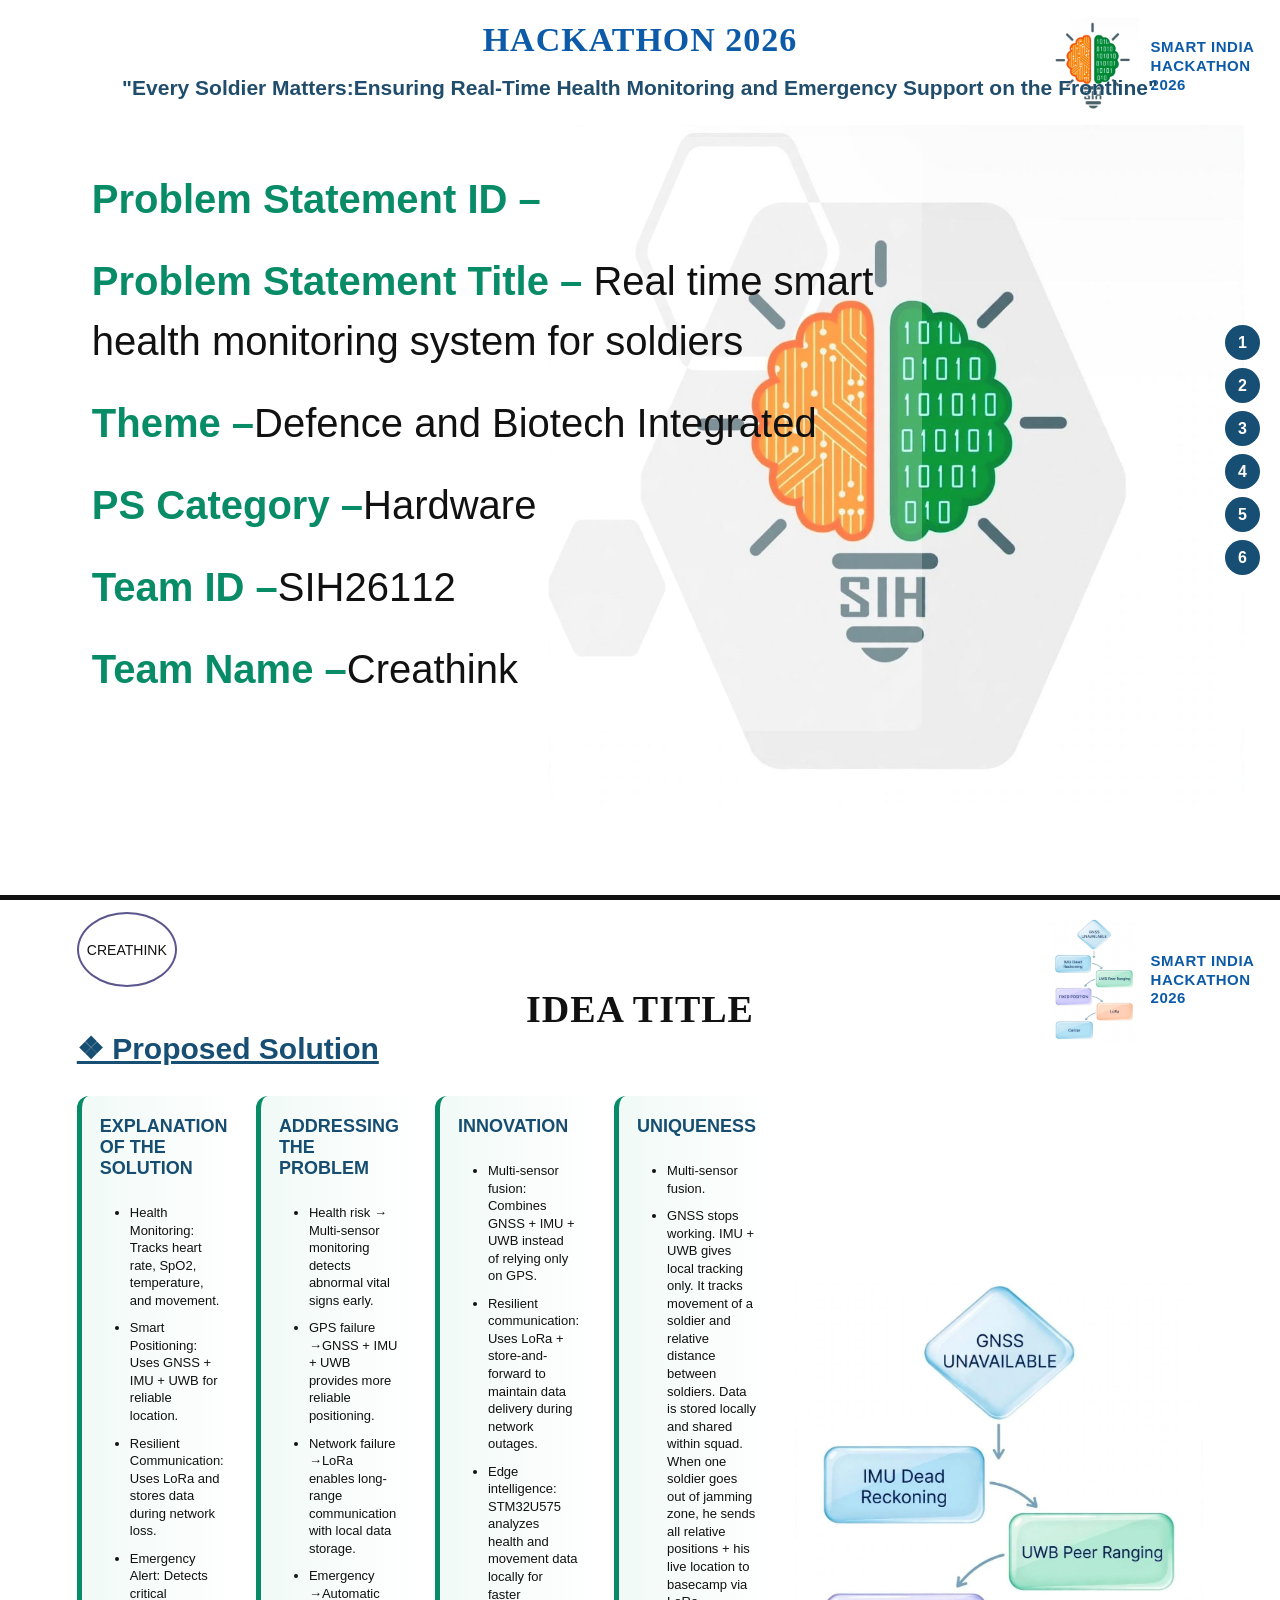
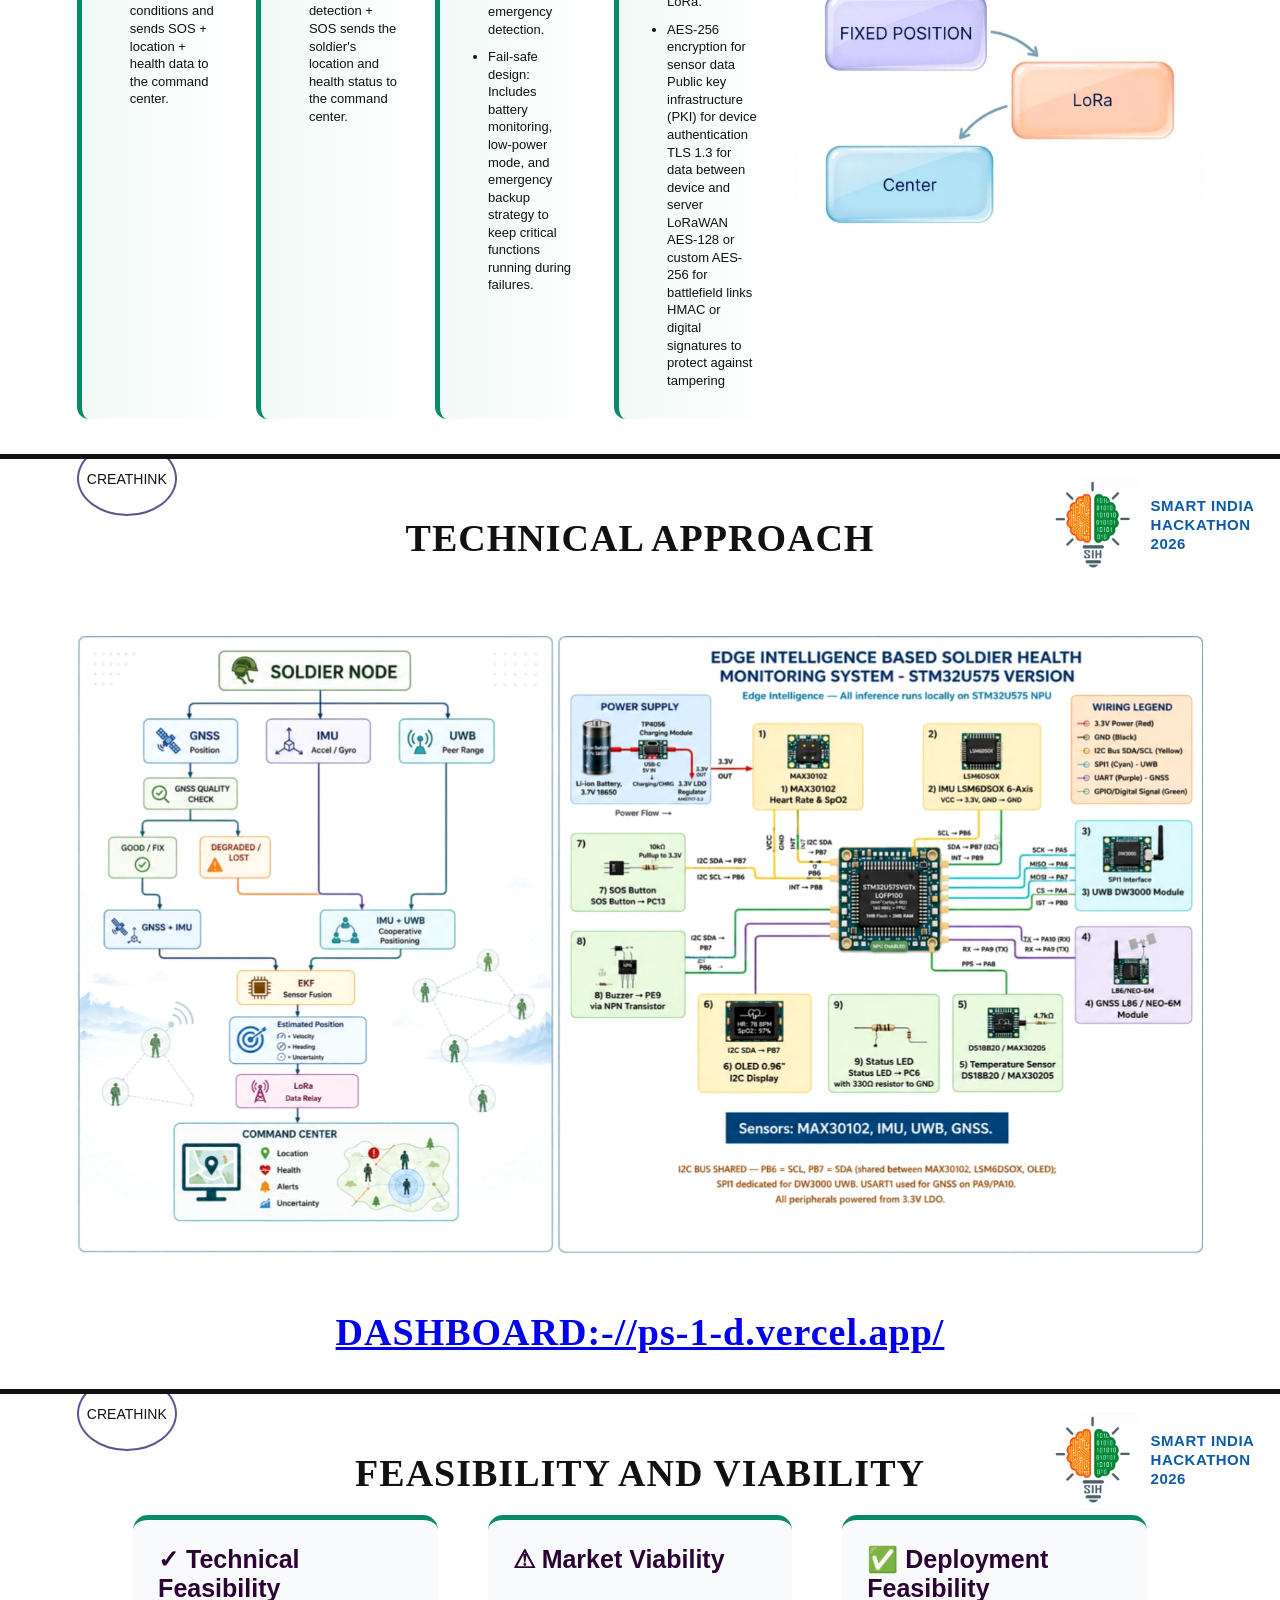
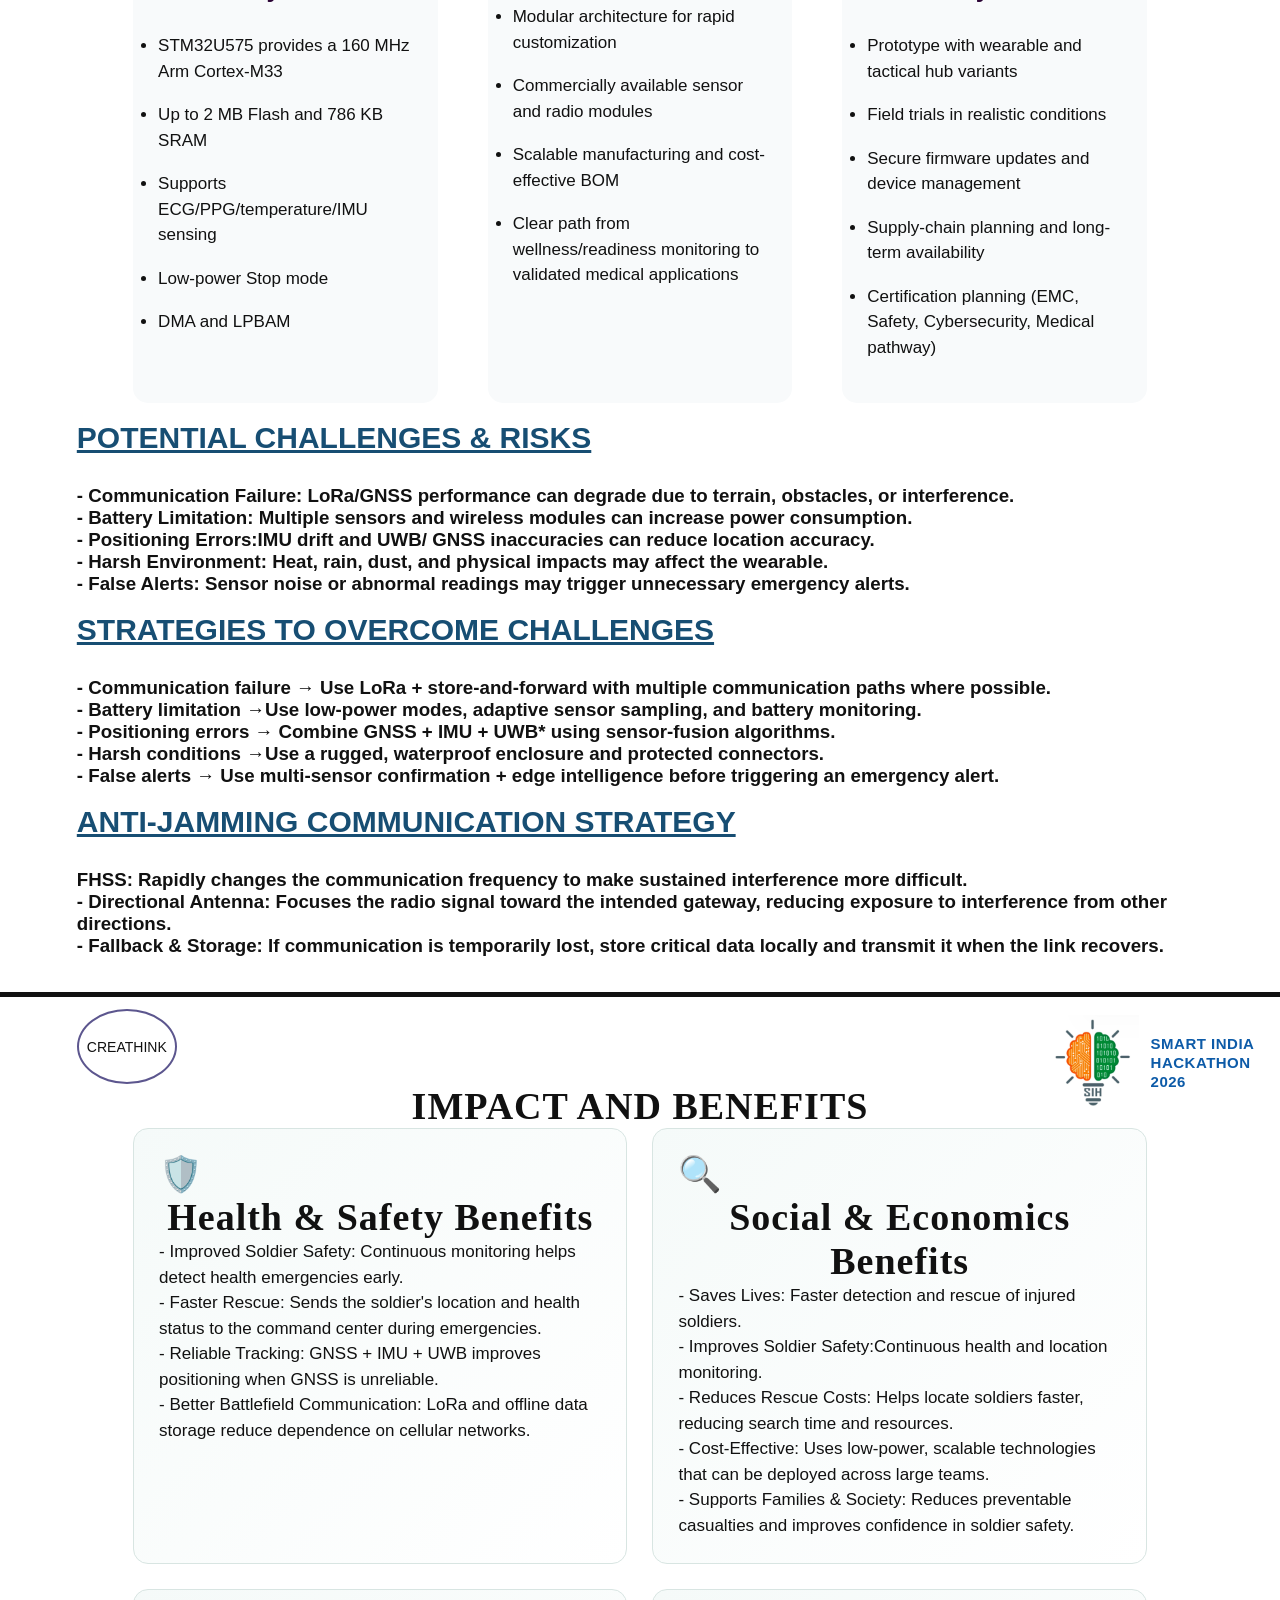
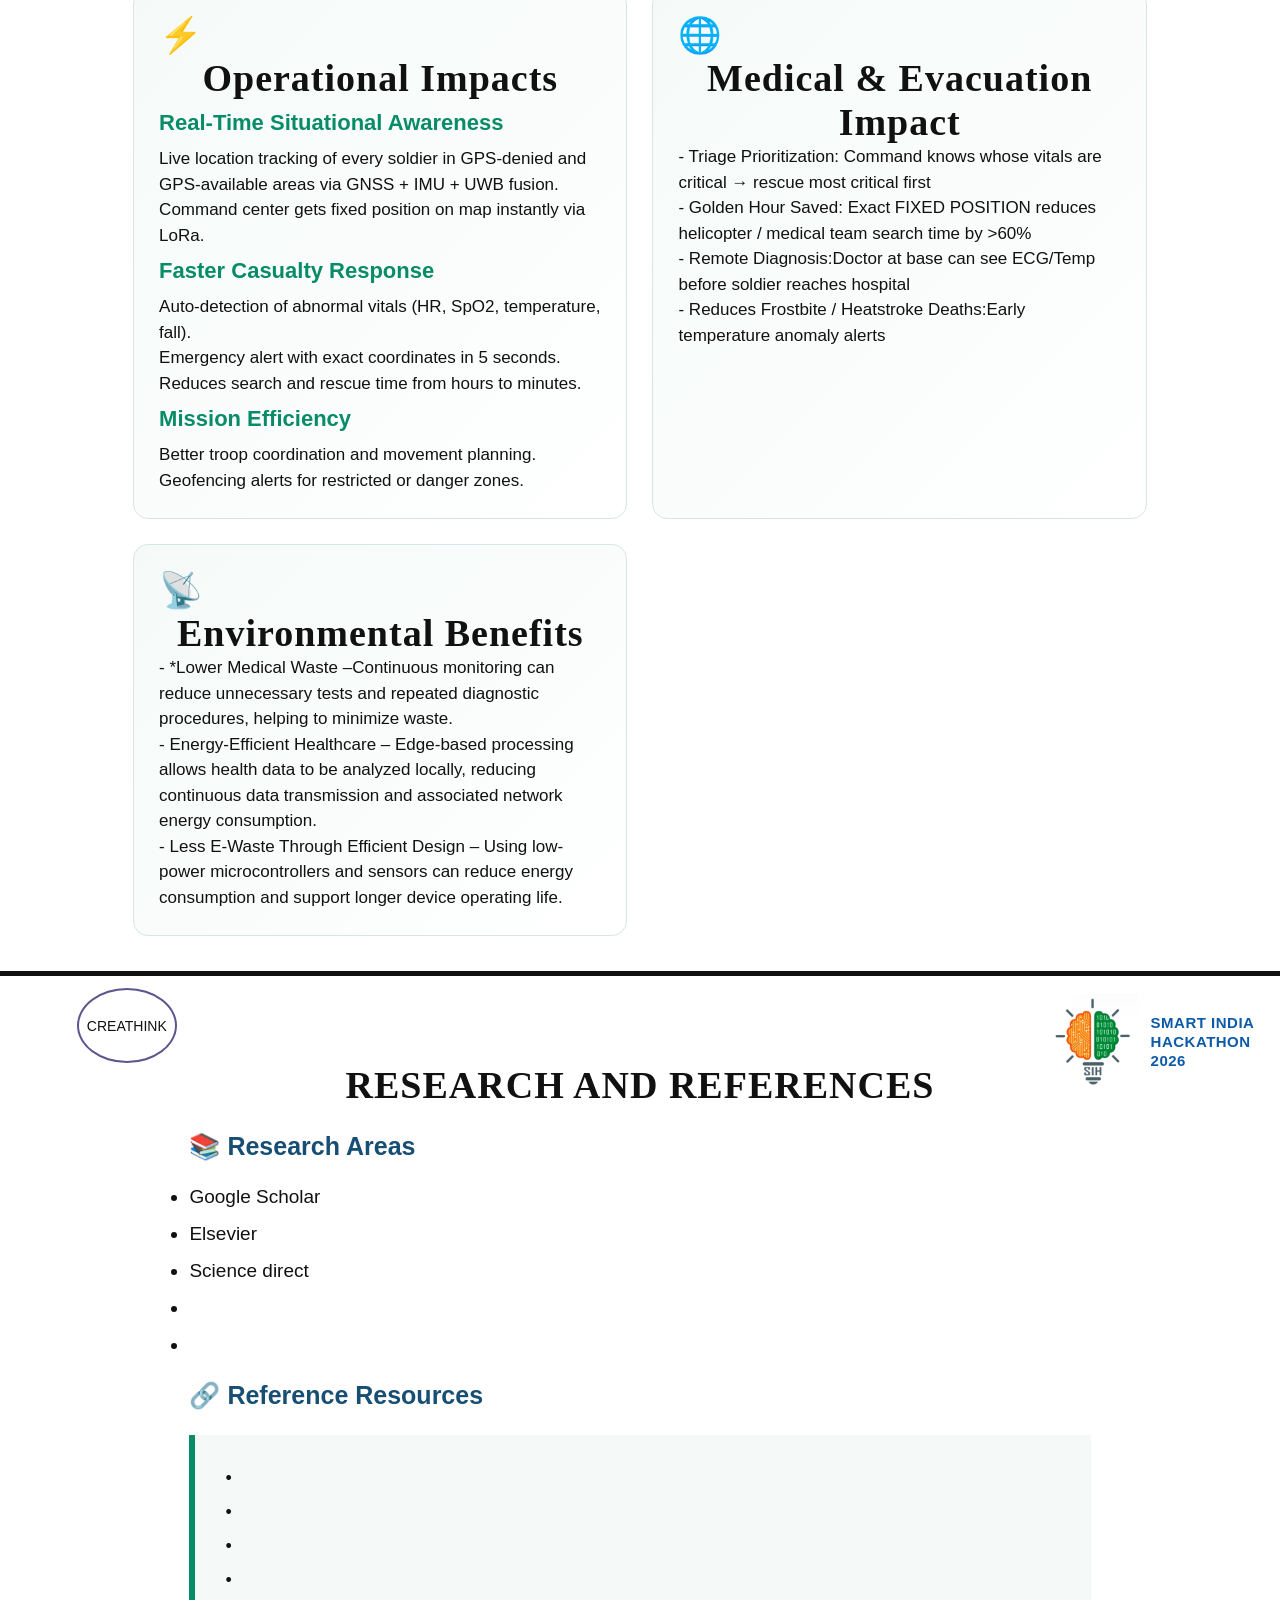
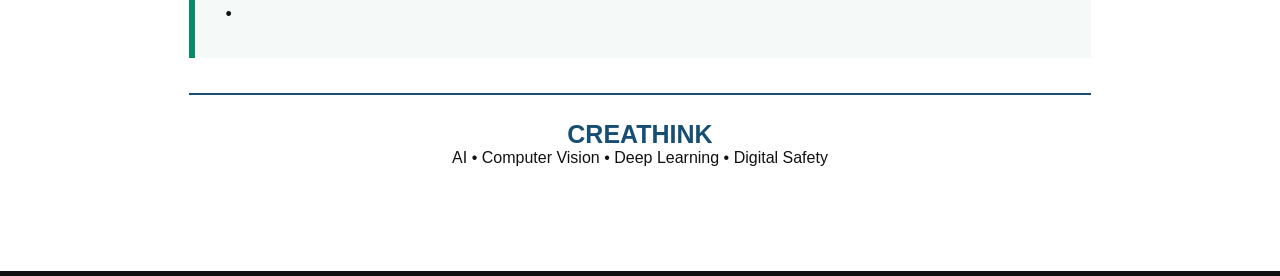
==== commit 6935d6c7: "Update image source in index.html" ====
--- a/index.html
+++ b/index.html
@@ -147,7 +147,7 @@
                 </div>
             </div>
             <div class="slide2-right">
-                <img src=".jpeg" alt="Solution visual">
+                <img src="index4.jpeg" alt="Solution visual">
             </div>
         </div>
 
@@ -176,7 +176,7 @@
 
         <div class="tech-layout">
             <div class="image-panel">
-                <img src="tc.jpeg" alt="Technical architecture diagram">
+                <img src="index3.jpeg" alt="Technical architecture diagram">
             </div>
 
             
--- a/index.css
+++ b/index.css
@@ -214,7 +214,7 @@
     transform: translate(-50%, -50%);
     width: 68%;
     height: 76%;
-    background-image: url('WhatsApp Image 2026-08-30 at 2.40.59 AM.jpeg');
+    background-image: url('index2.jpeg');
     background-size: contain;
     background-repeat: no-repeat;
     background-position: center;
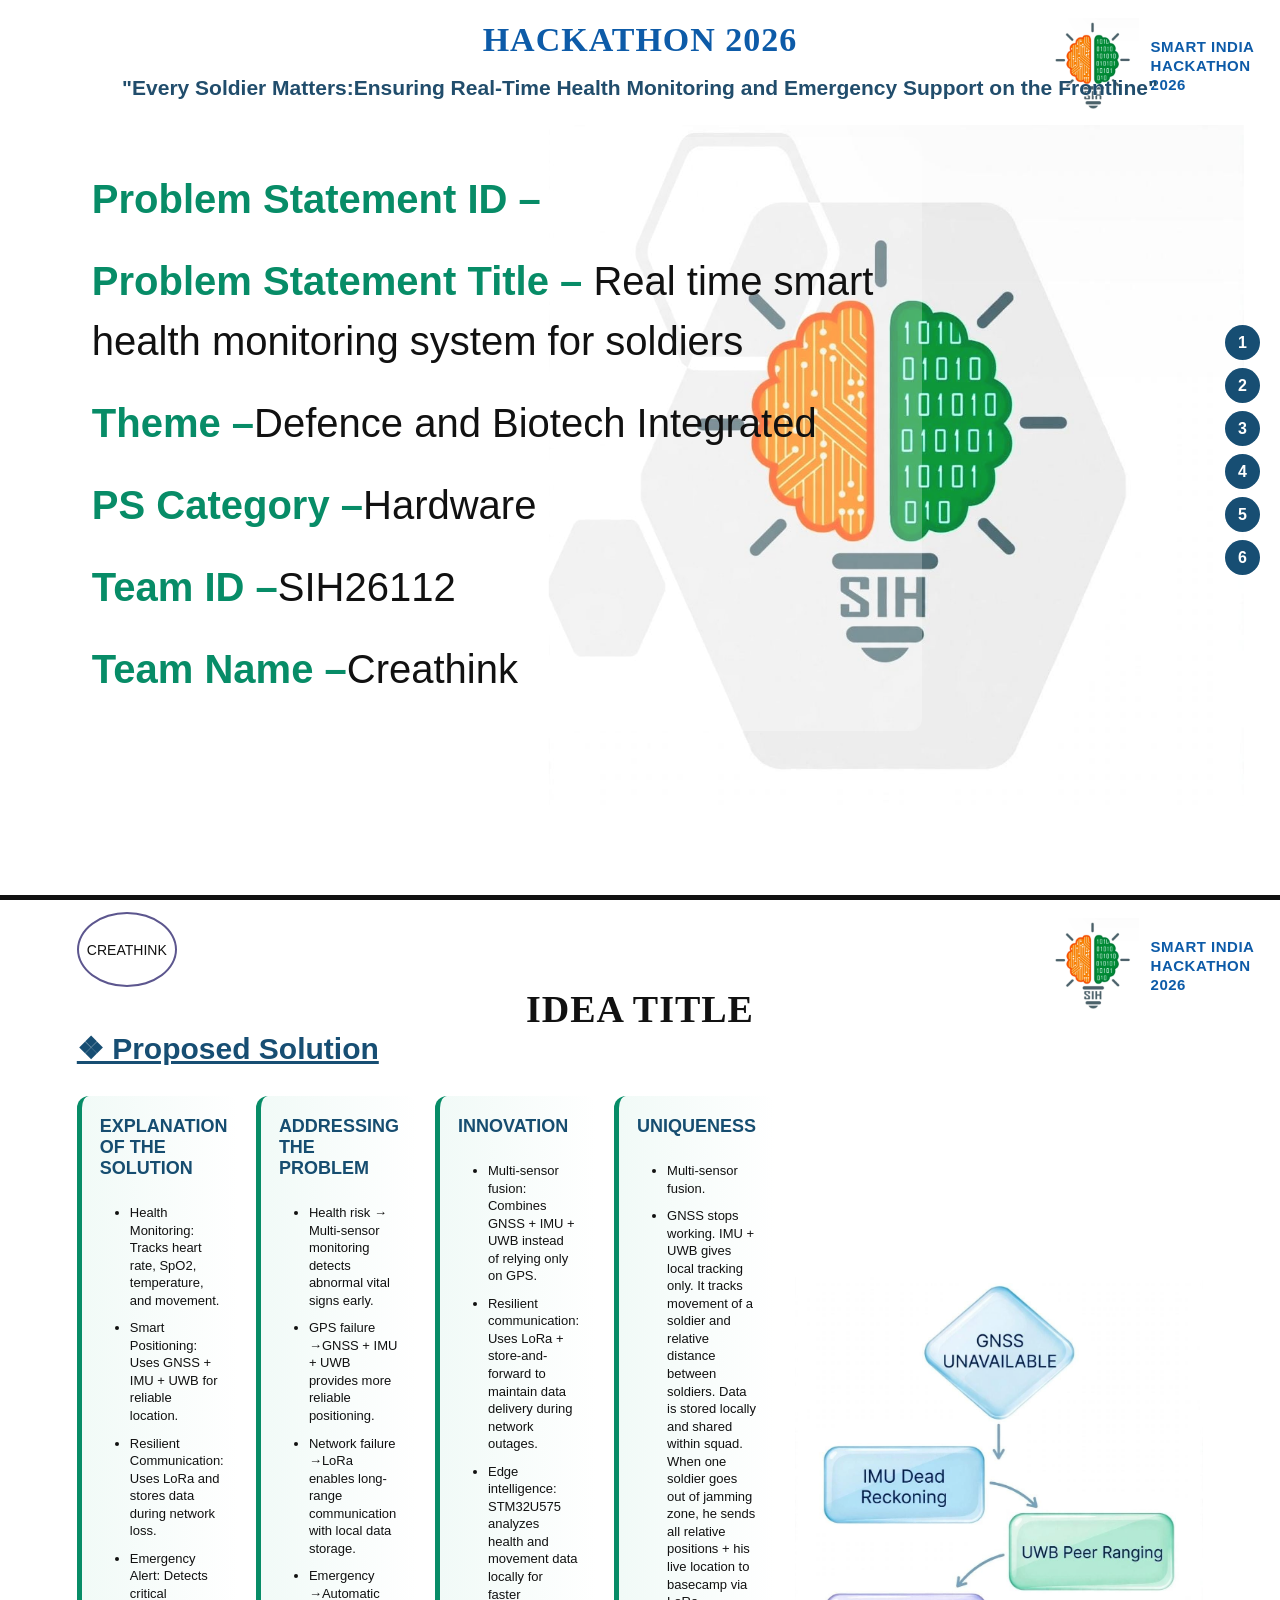
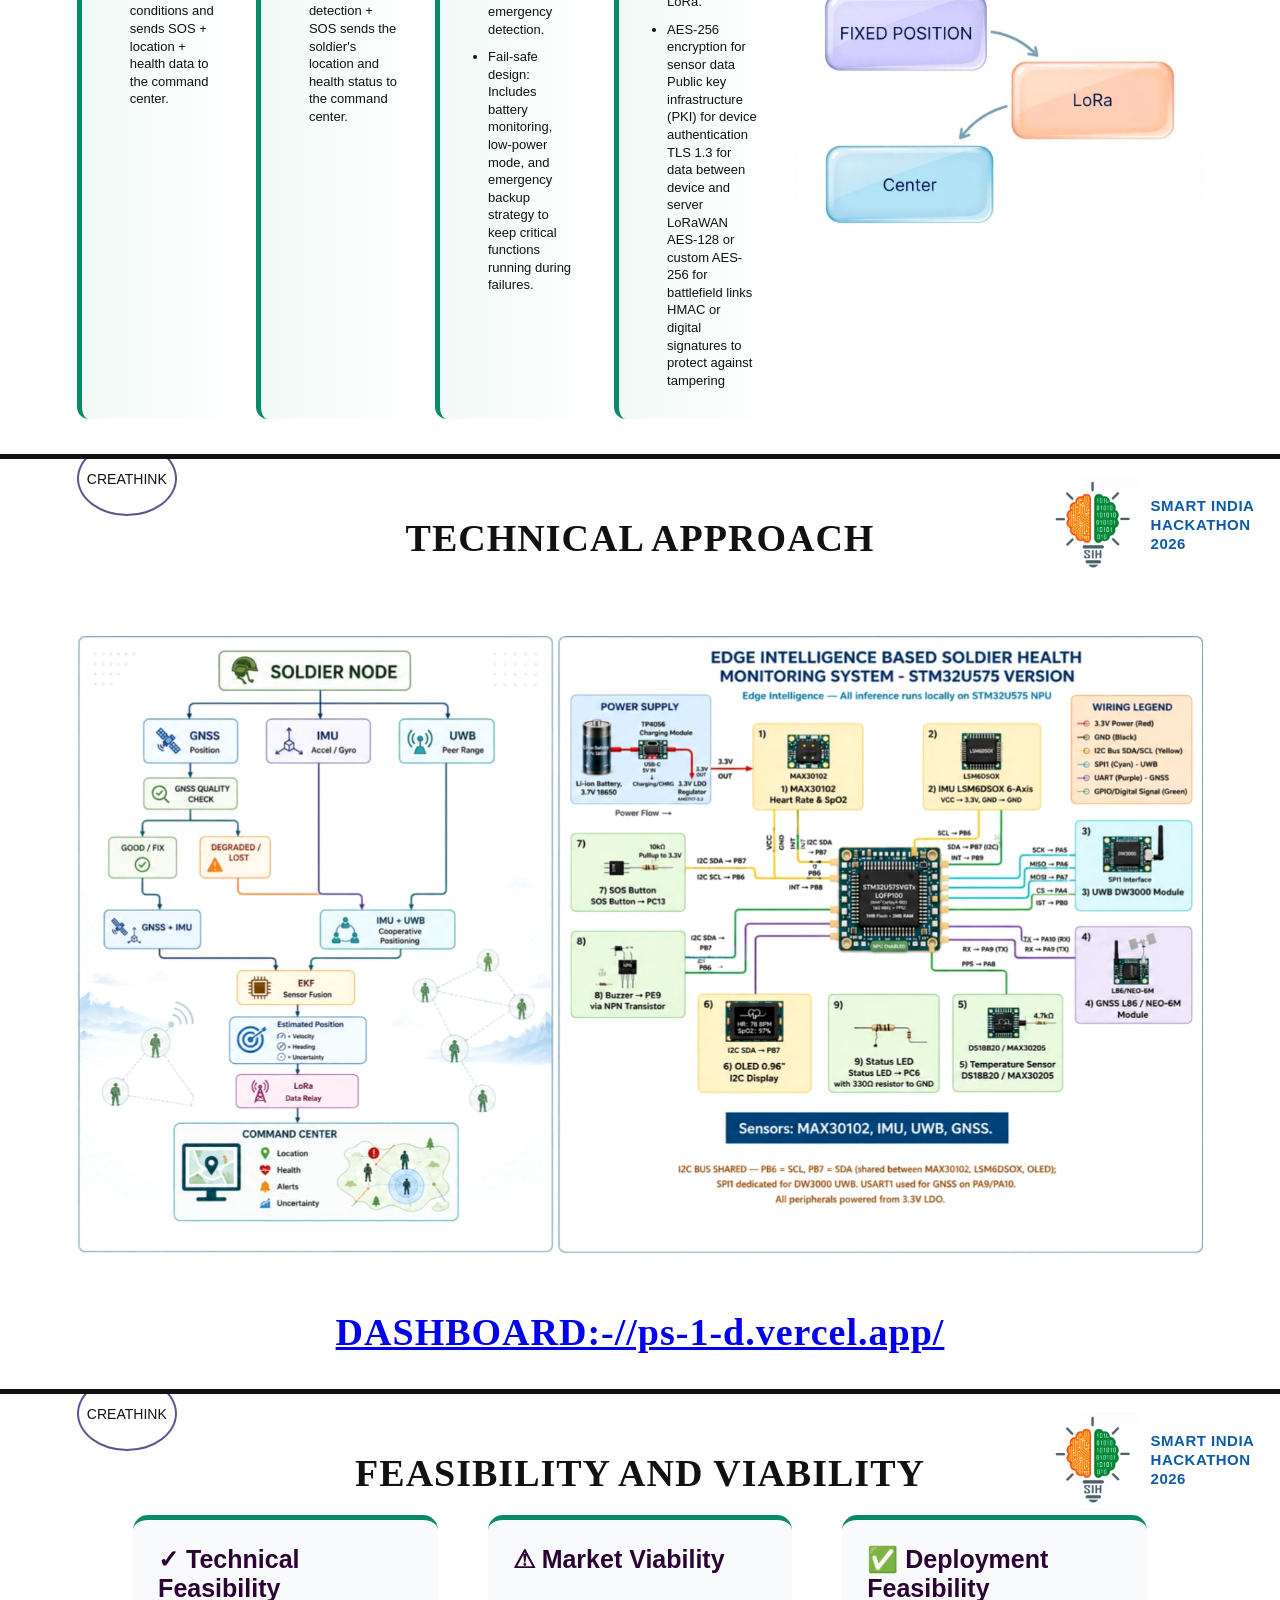
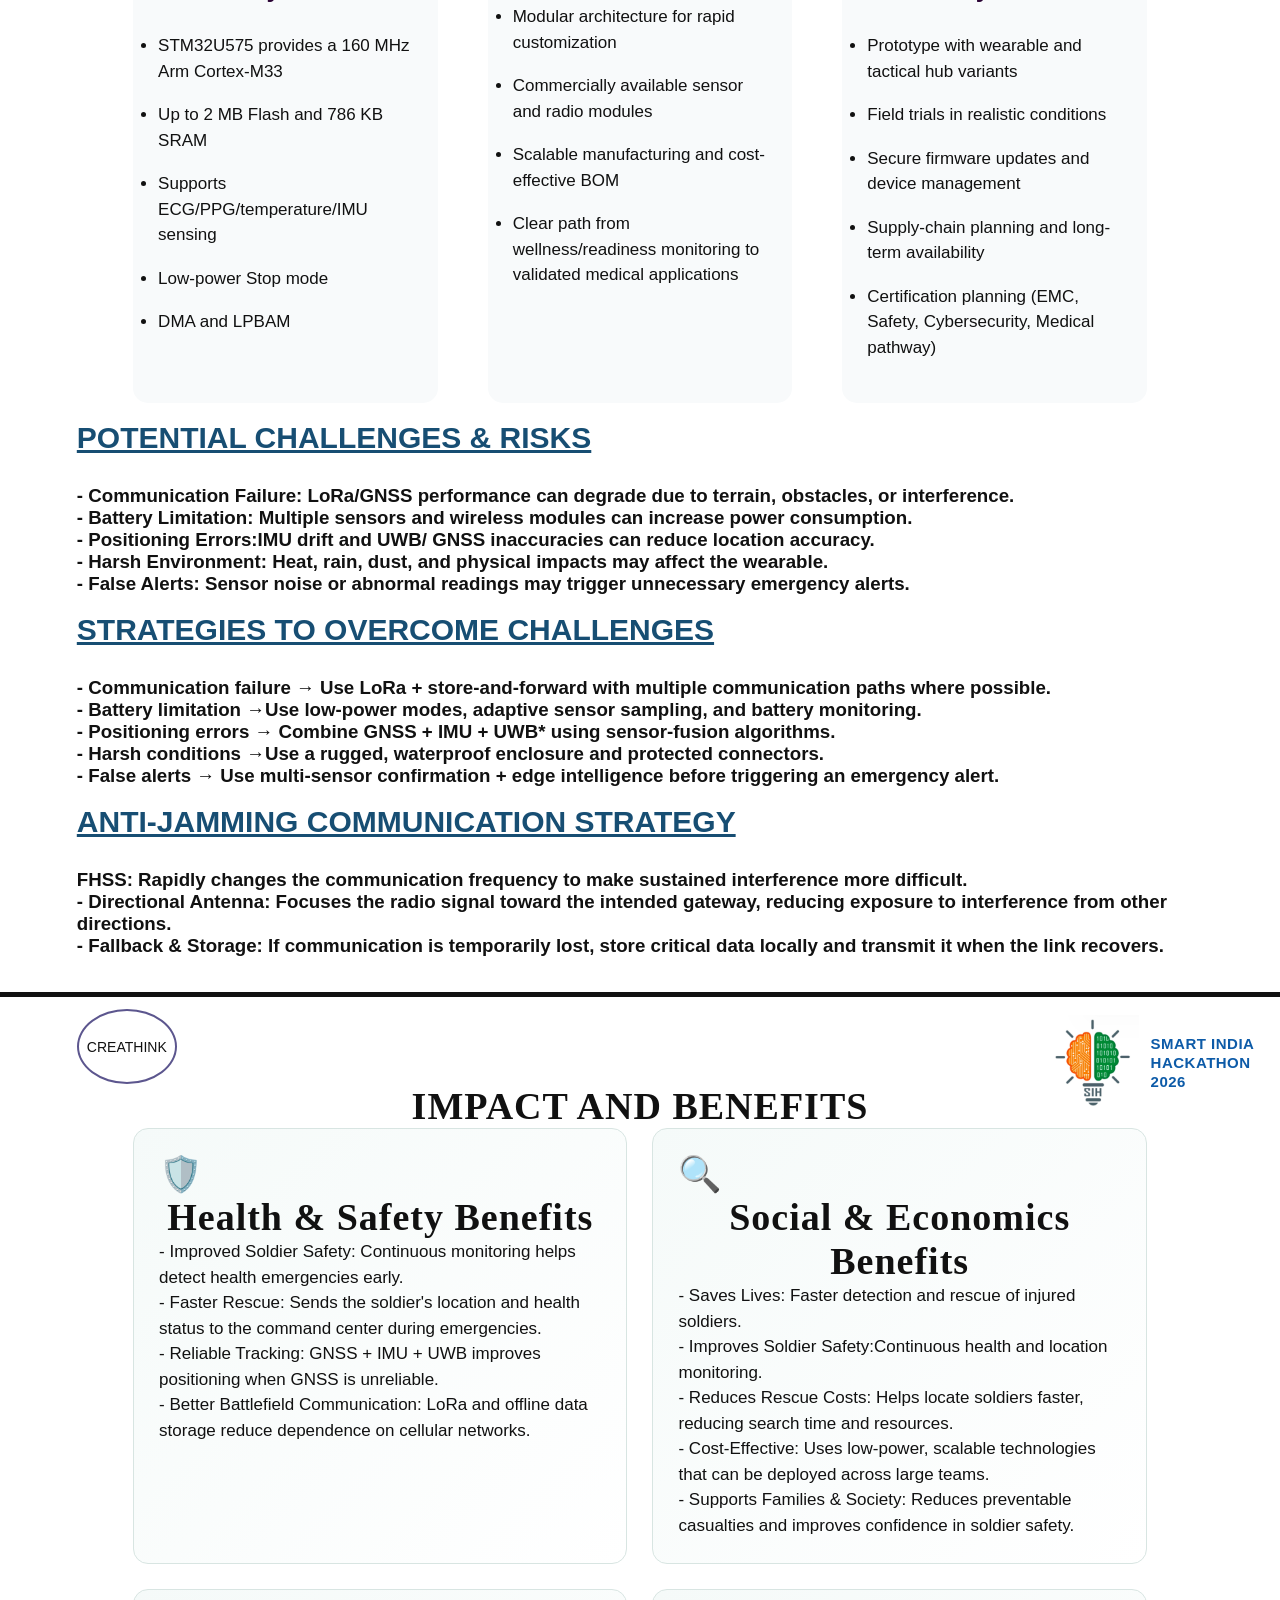
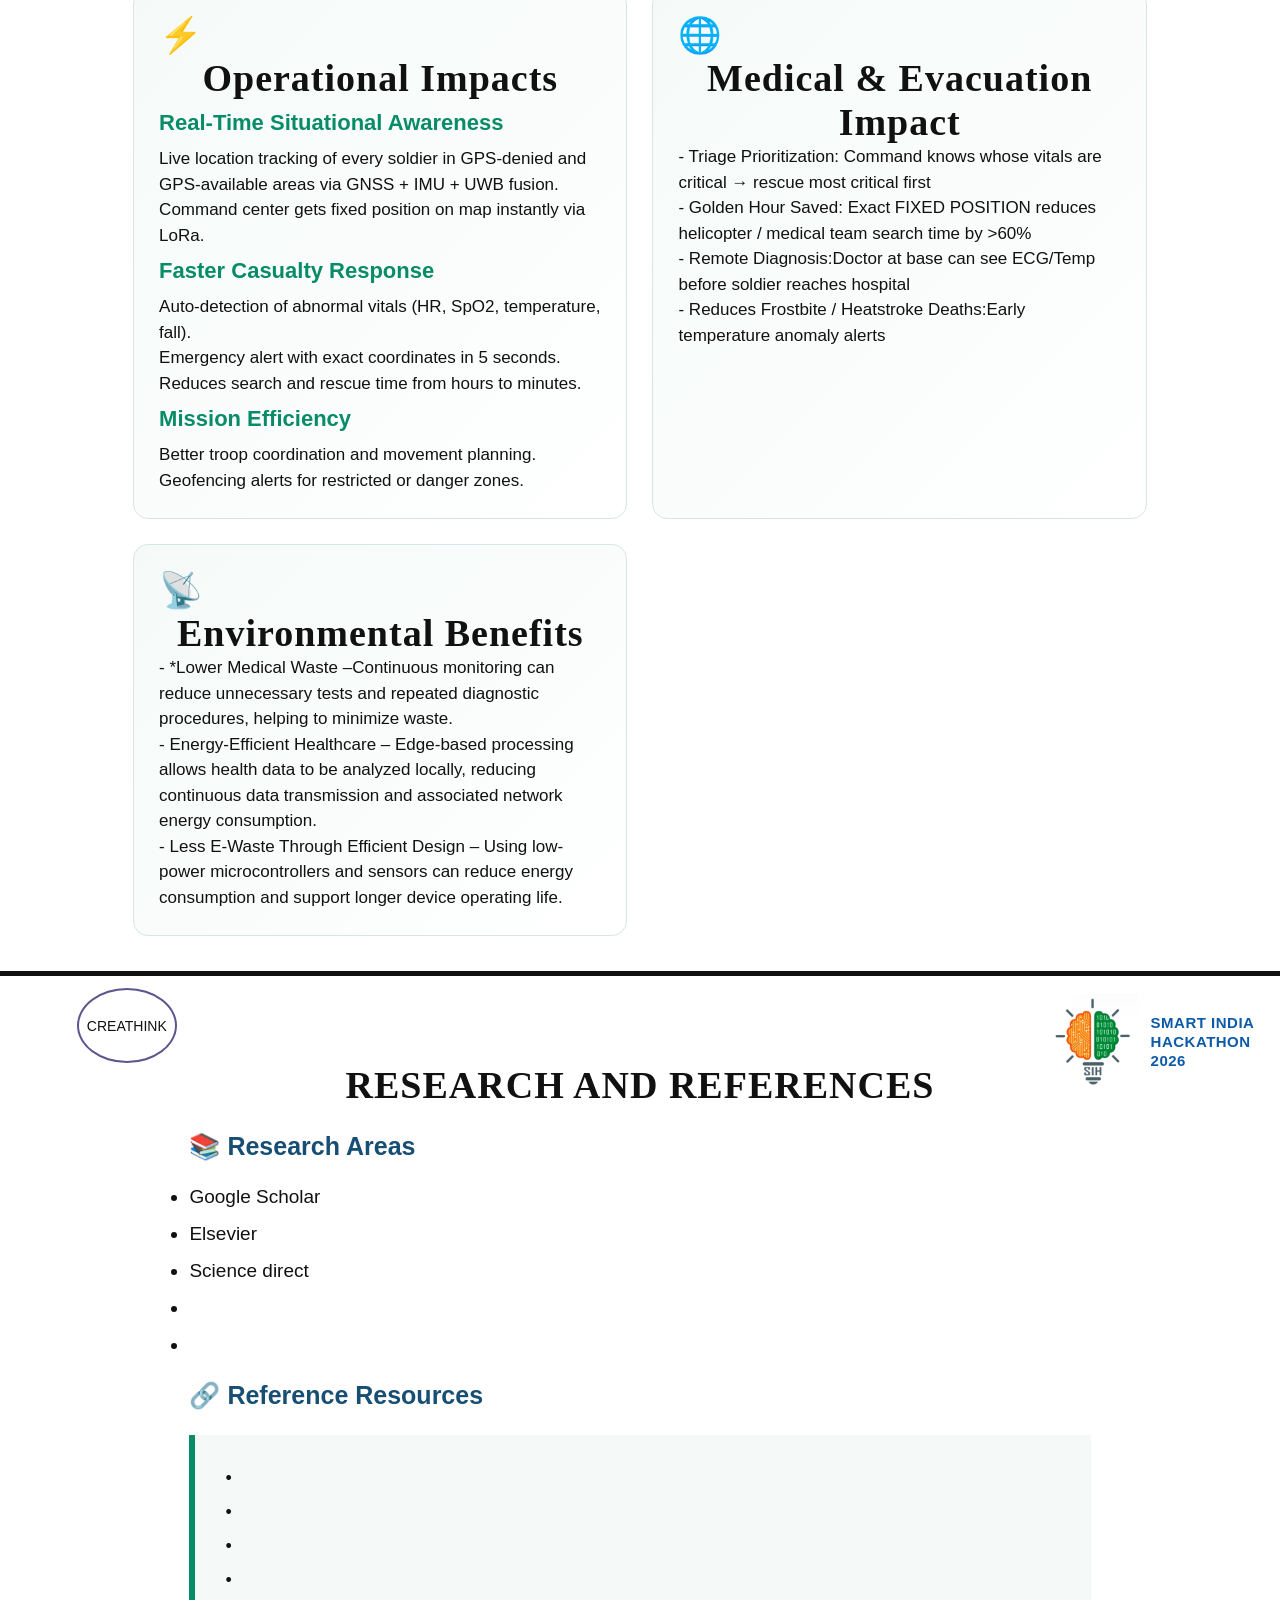
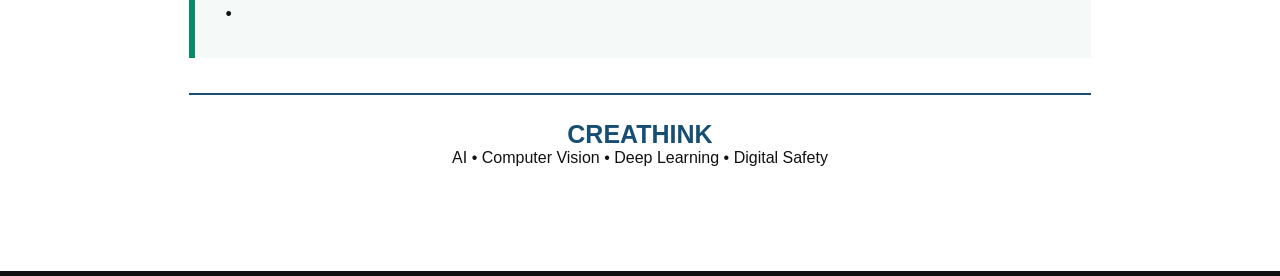
==== commit 3d9a322c: "Replace index4.jpeg with index5.jpeg" ====
--- a/index.html
+++ b/index.html
@@ -79,7 +79,7 @@
         </header>
 
         <div class="sih">
-            <img src="index4.jpeg" alt="SIH2026">
+            <img src="index5.jpeg" alt="SIH2026">
             <div class="sih-text">
                 <span>SMART INDIA</span>
                 <span>HACKATHON</span>
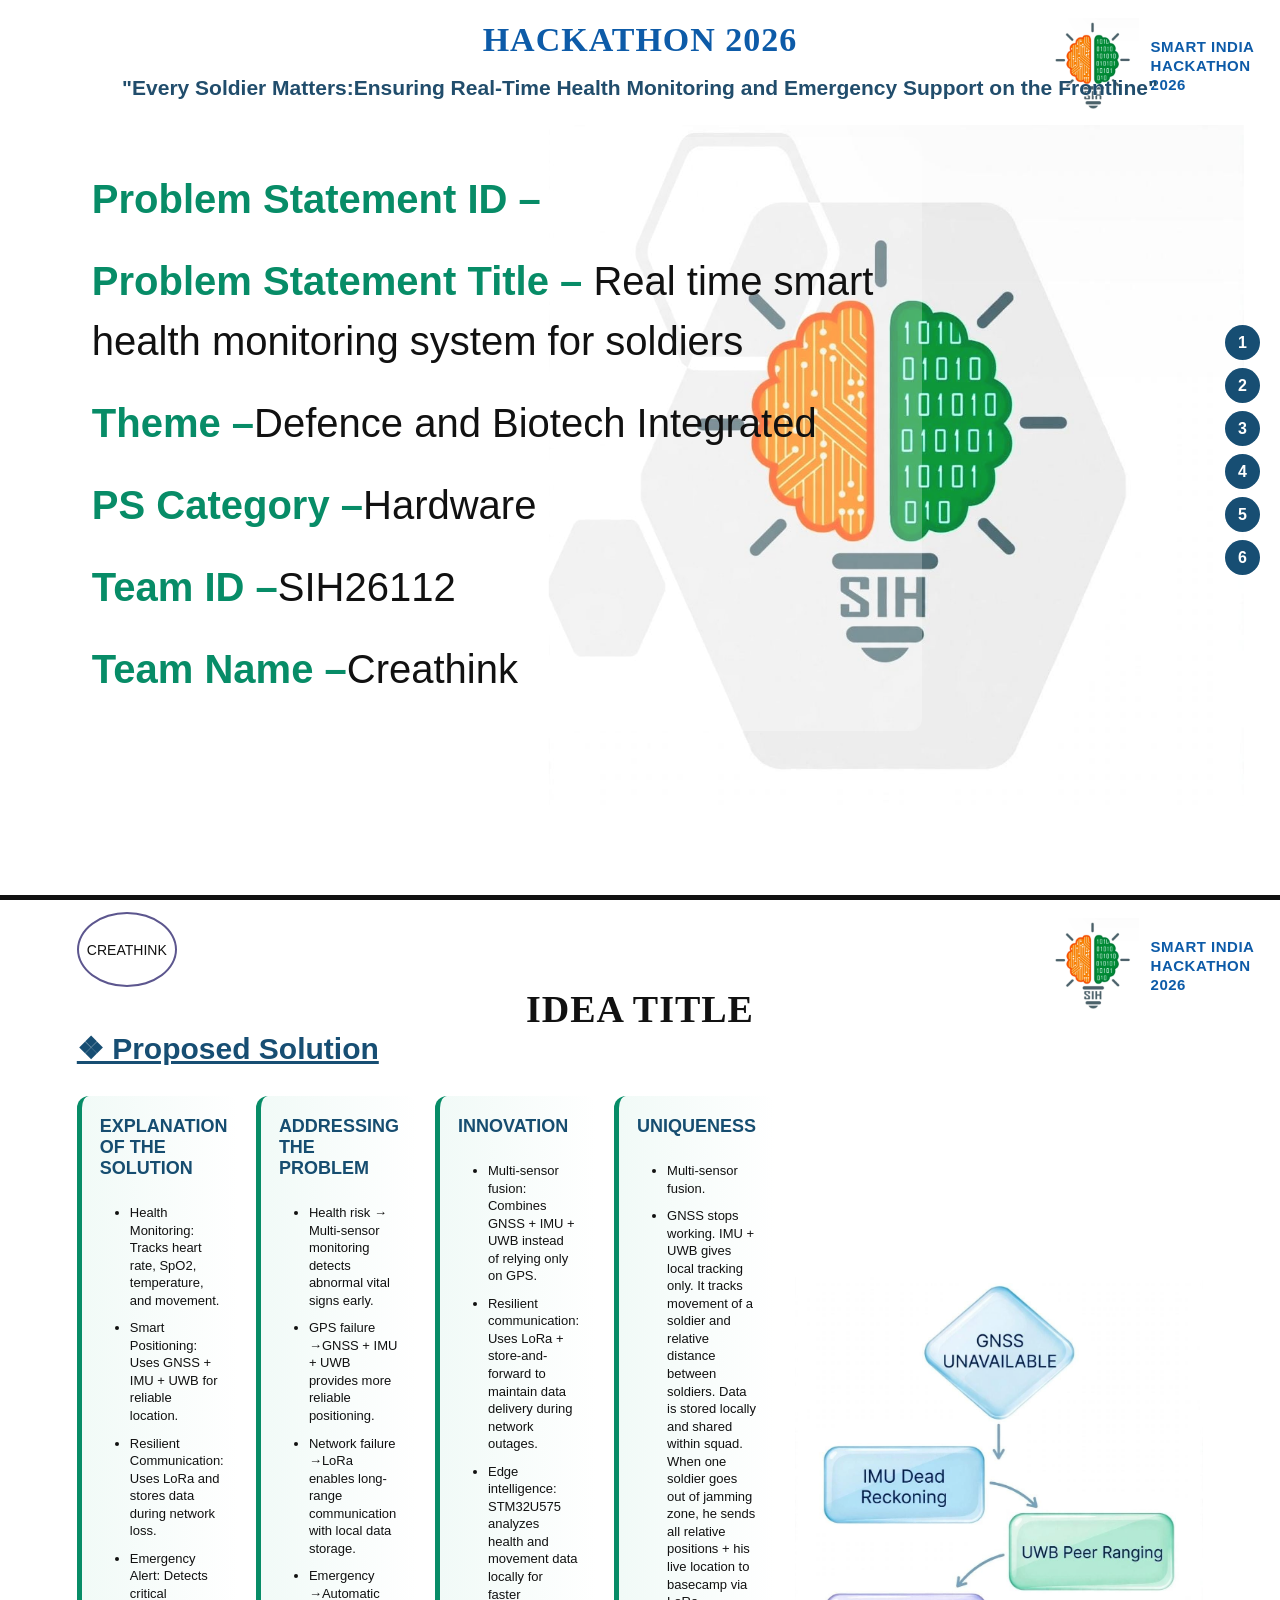
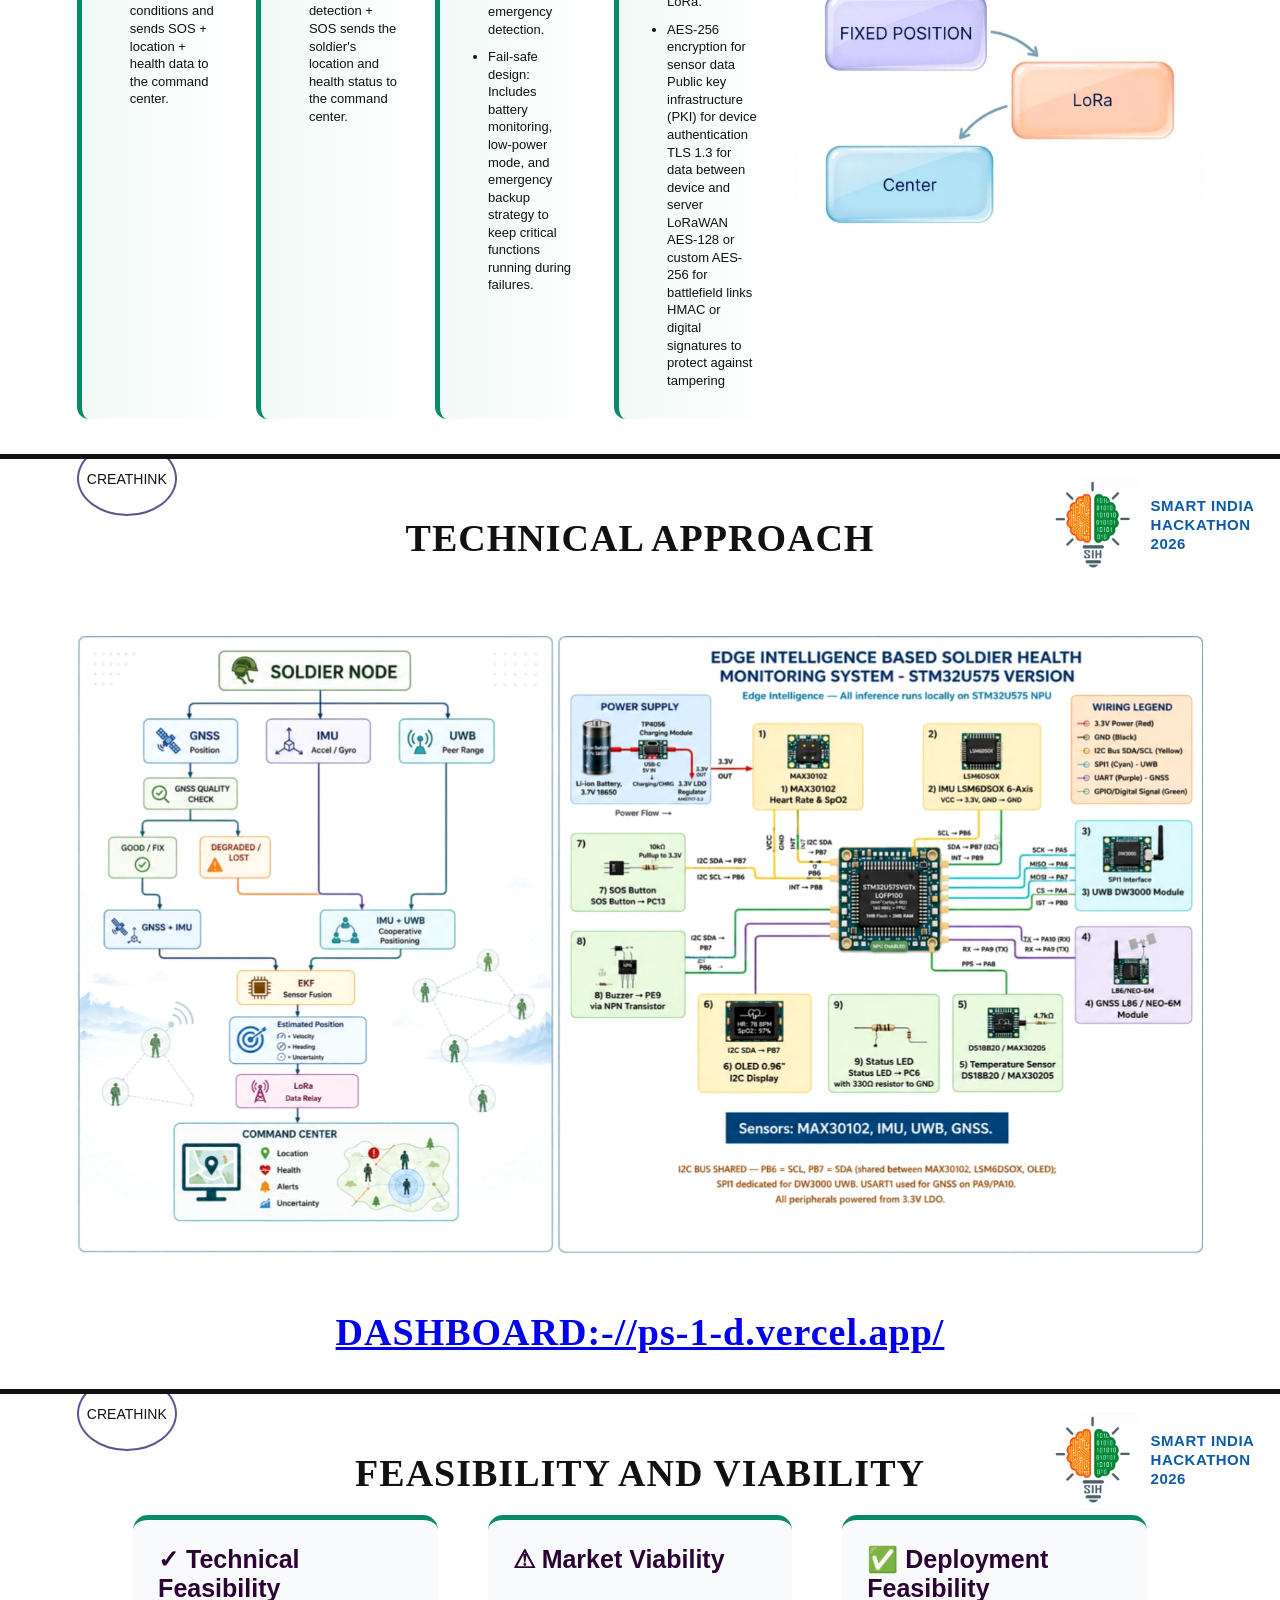
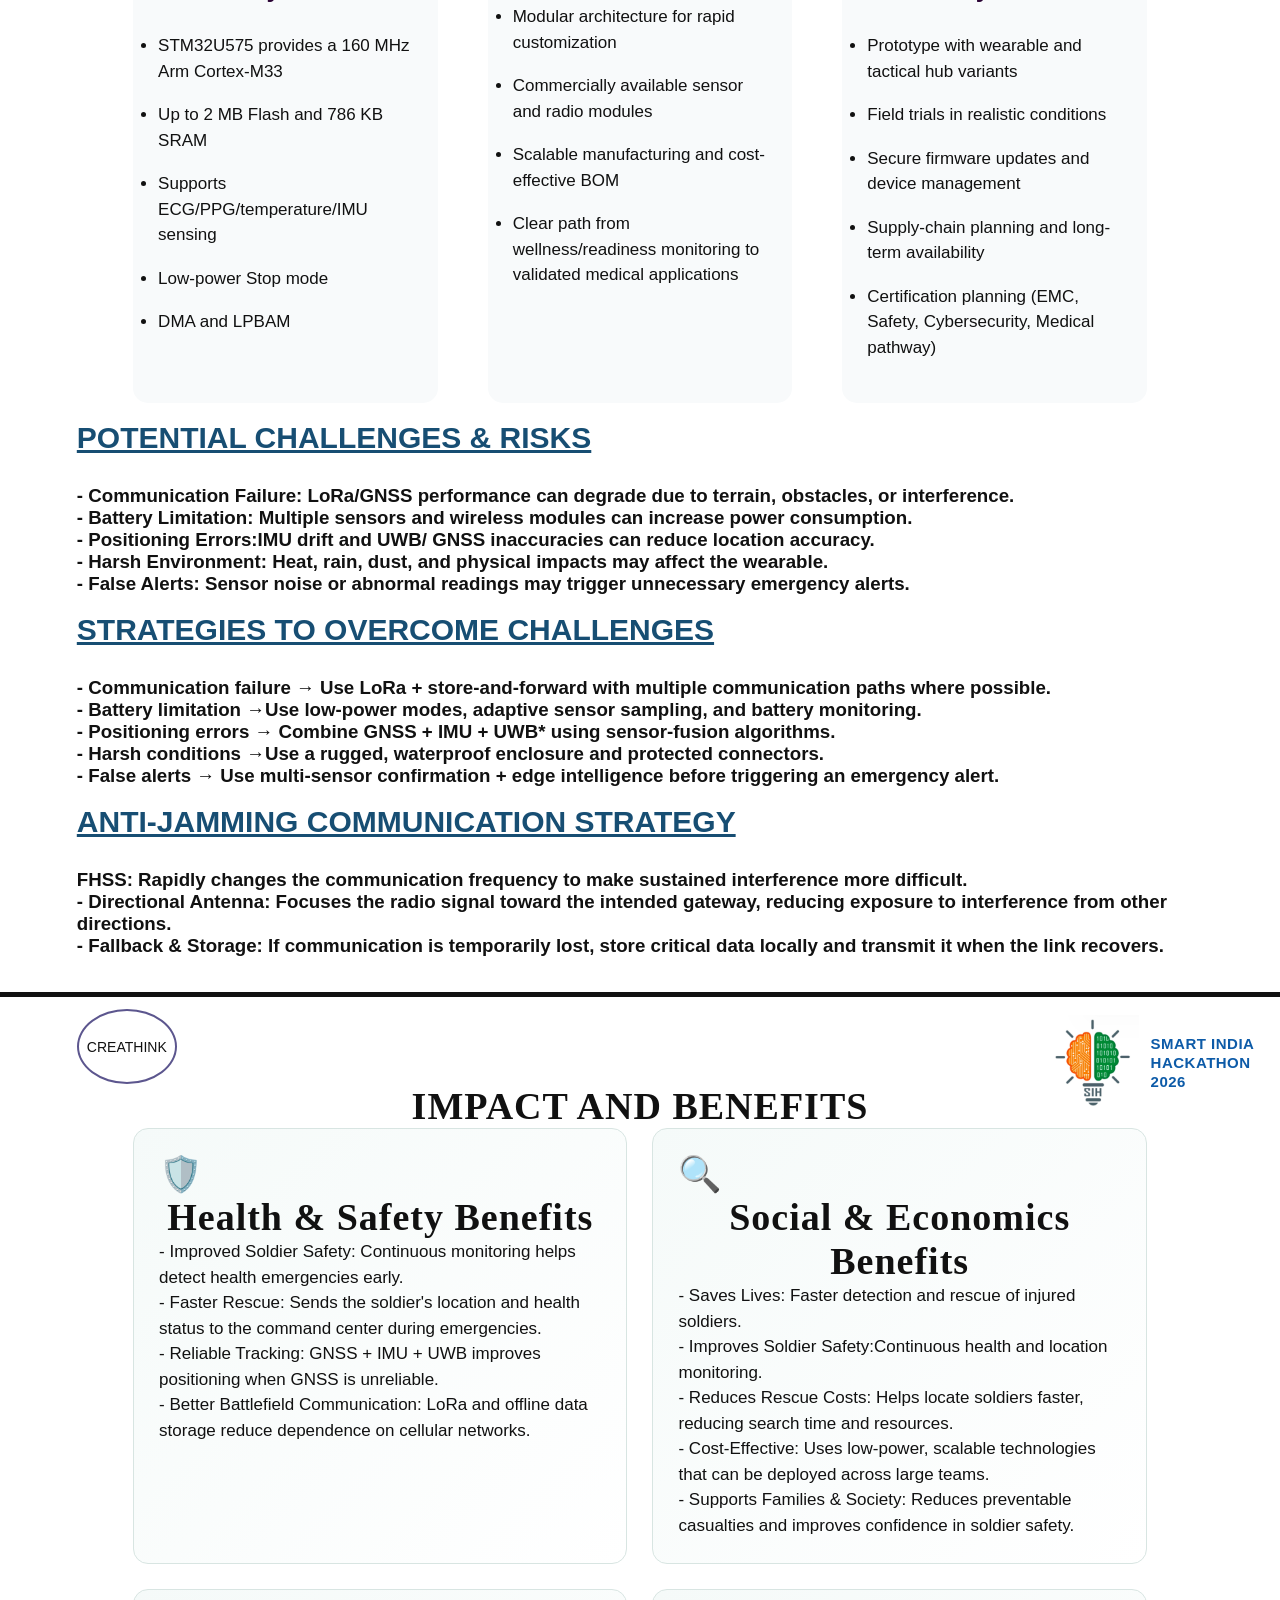
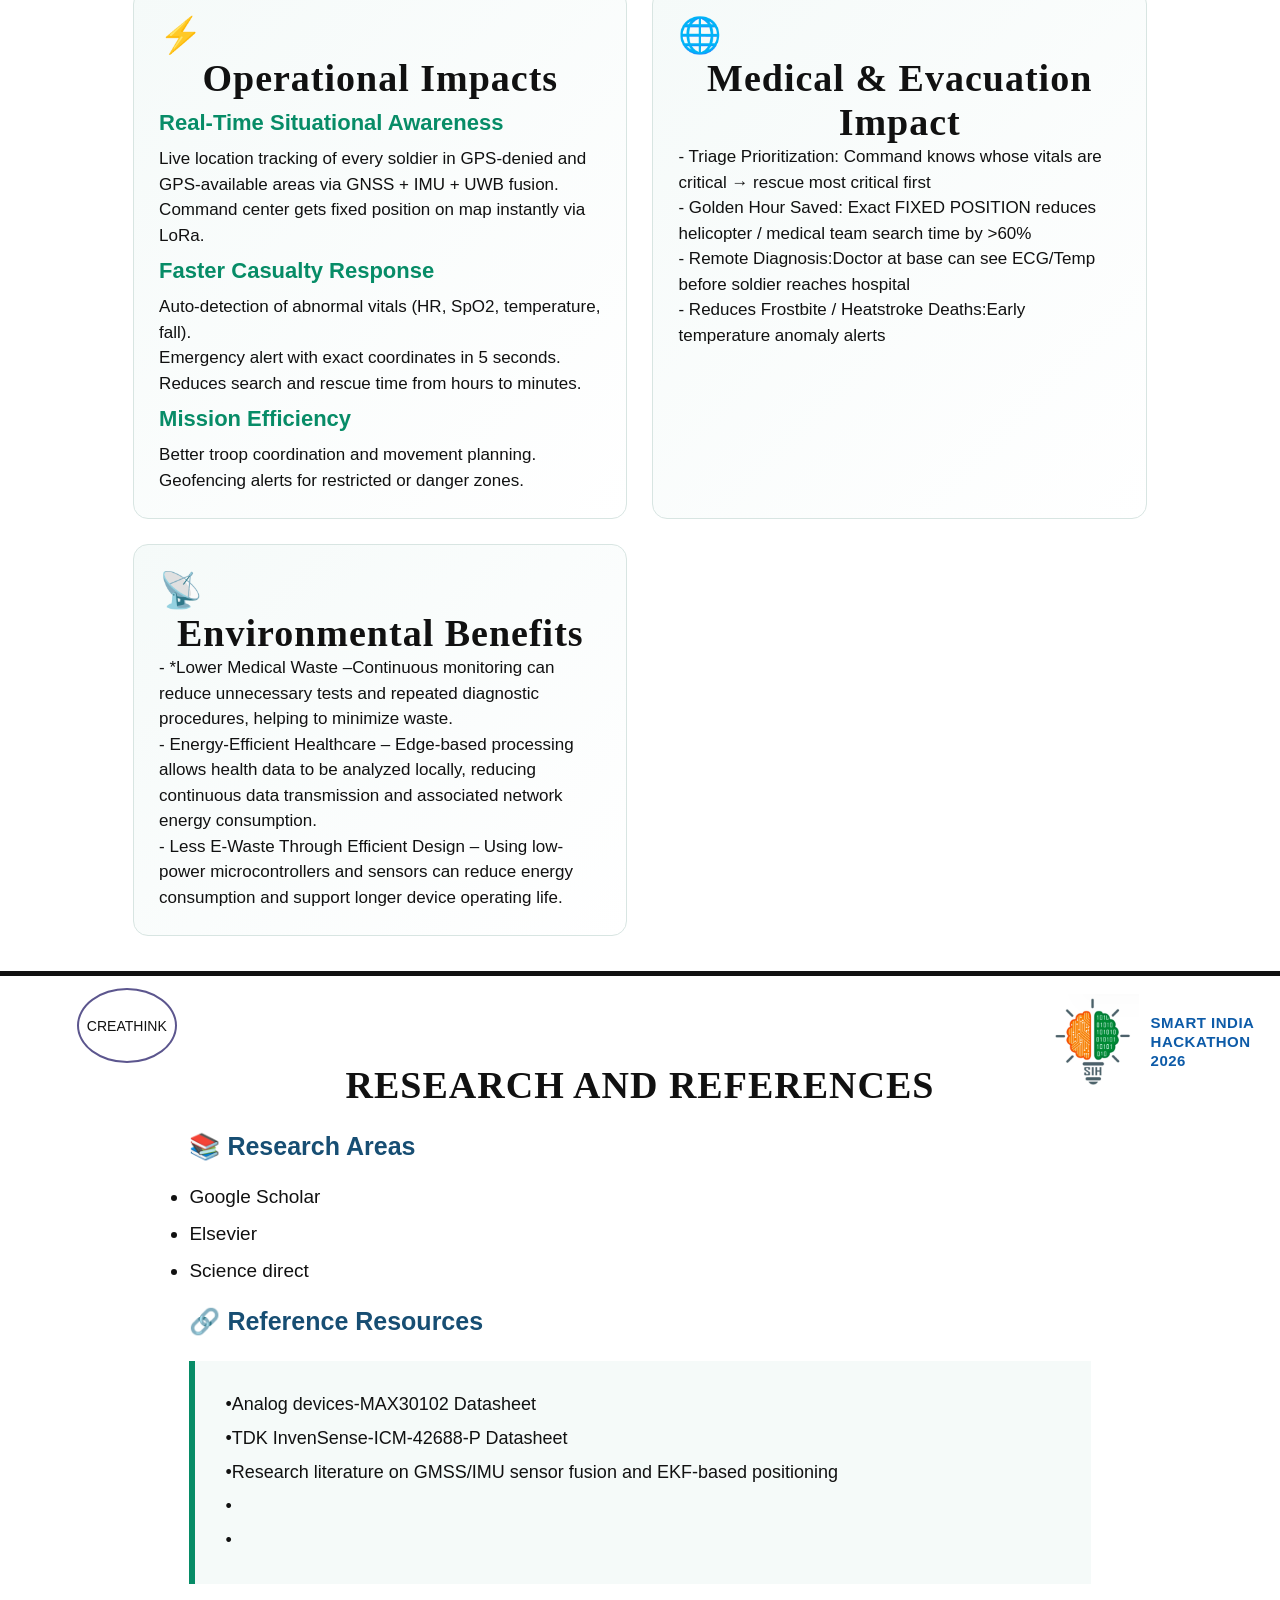
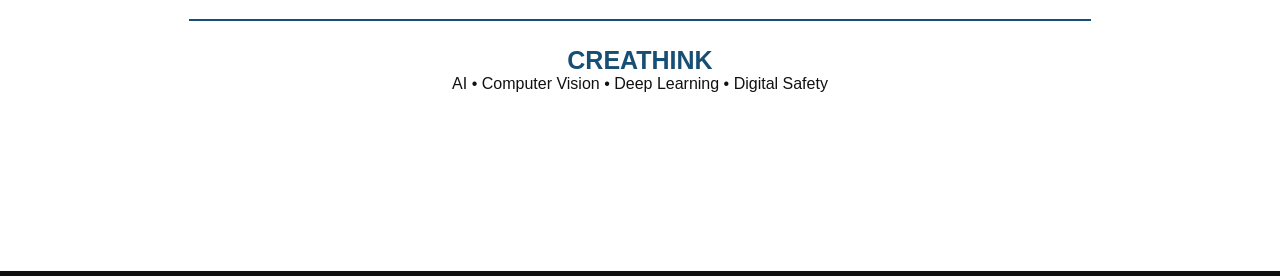
==== commit e57f236b: "Update reference resources in index.html Removed empty list items and added references to datasheets" ====
--- a/index.html
+++ b/index.html
@@ -391,16 +391,15 @@
                 <li>Google Scholar  </li>
                 <li>Elsevier</li>
                 <li>Science direct</li>
-                <li></li>
-                <li></li>
+                
             </ul>
 
             <h2>🔗 Reference Resources</h2>
 
             <div class="reference-box">
-                <p>• </p>
-                <p>•</p>
-                <p>•</p>
+                <p>•Analog devices-MAX30102 Datasheet </p>
+                <p>•TDK InvenSense-ICM-42688-P Datasheet</p>
+                <p>•Research literature on GMSS/IMU sensor fusion and EKF-based positioning</p>
                 <p>• </p>
                 <p>•</p>
             </div>
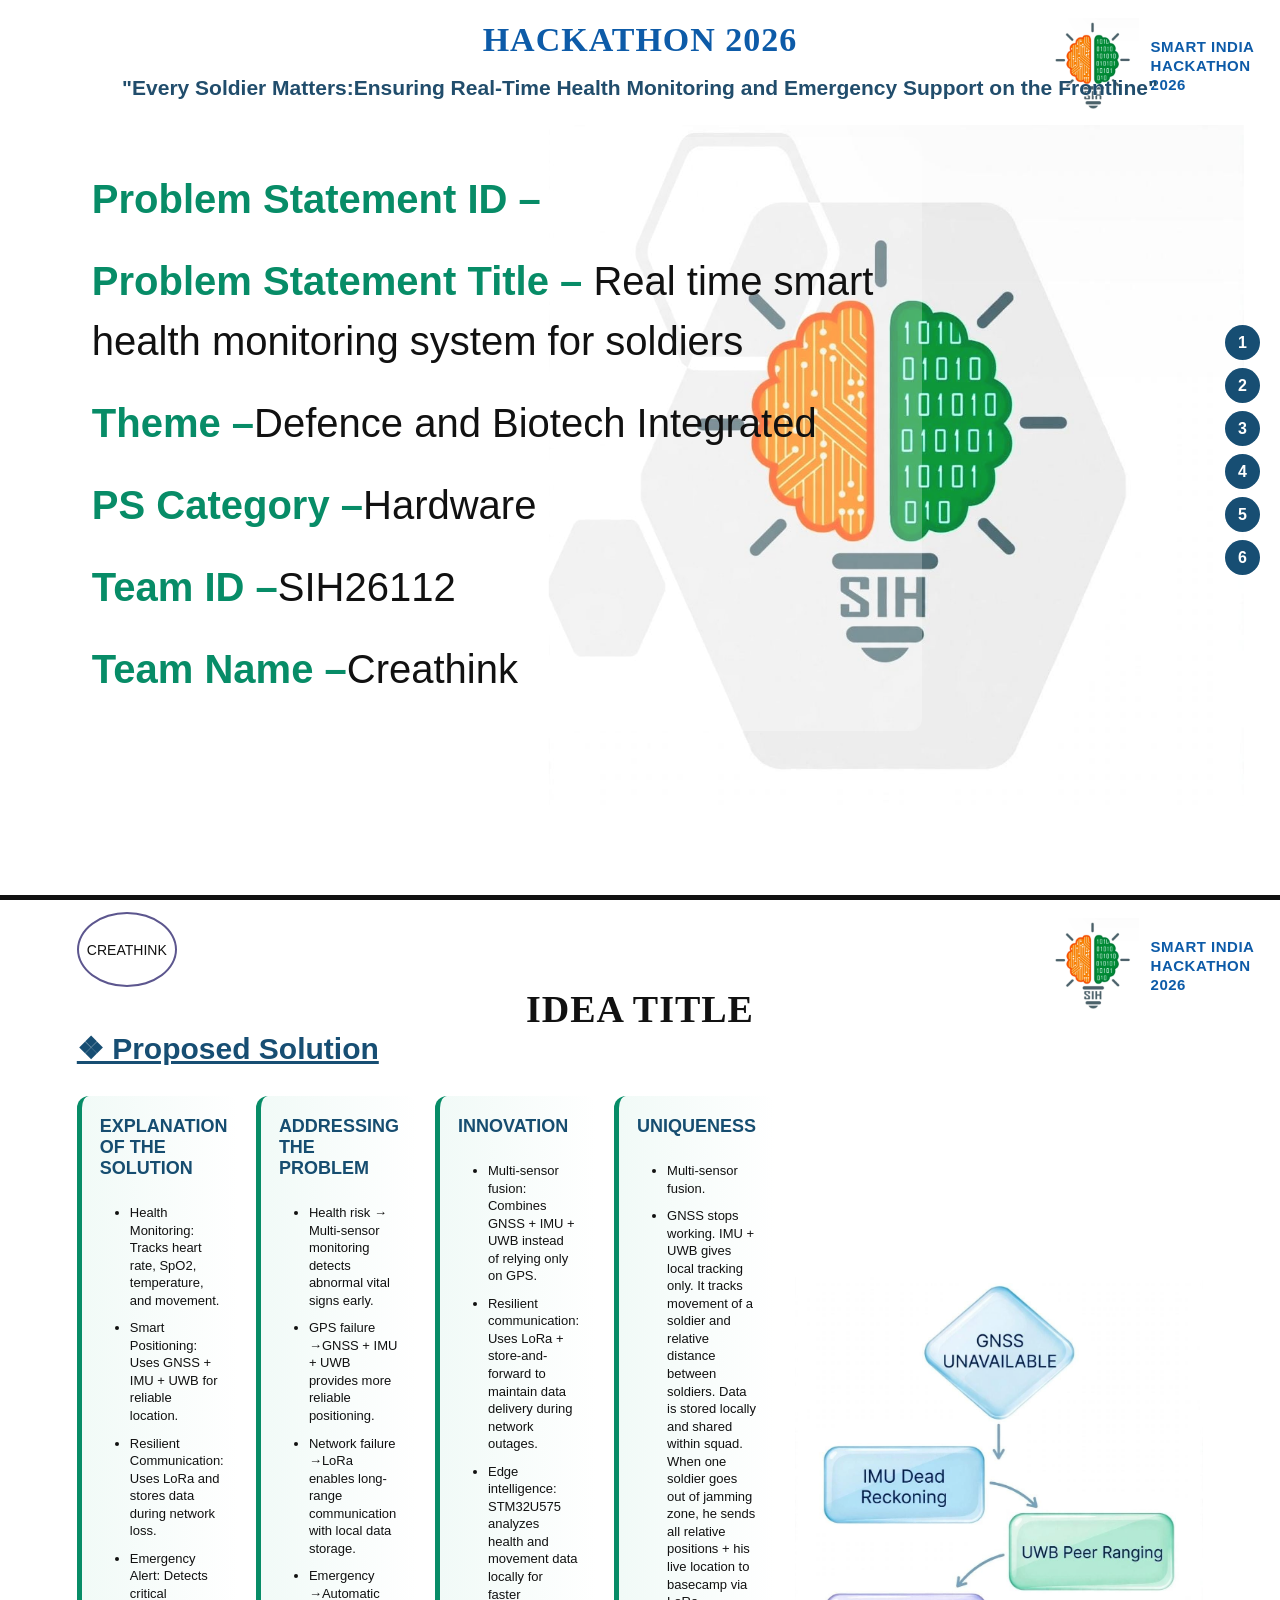
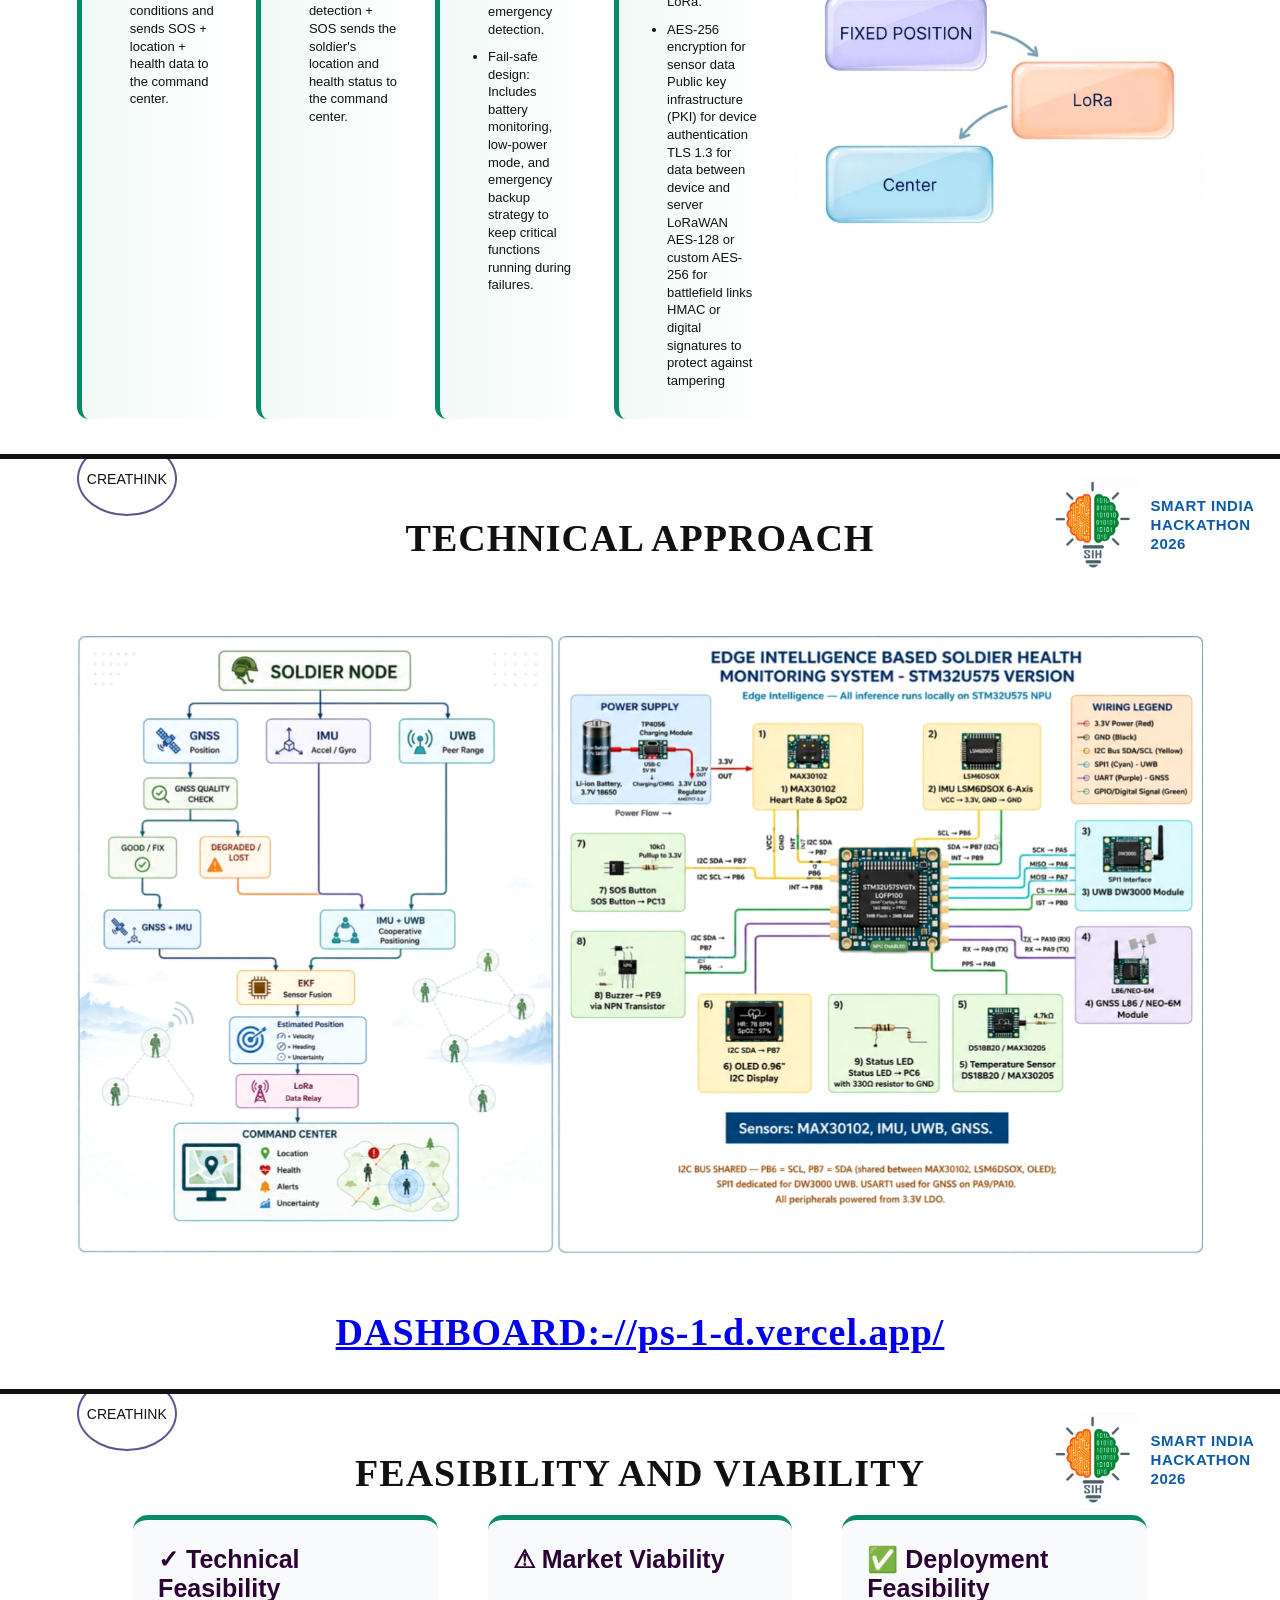
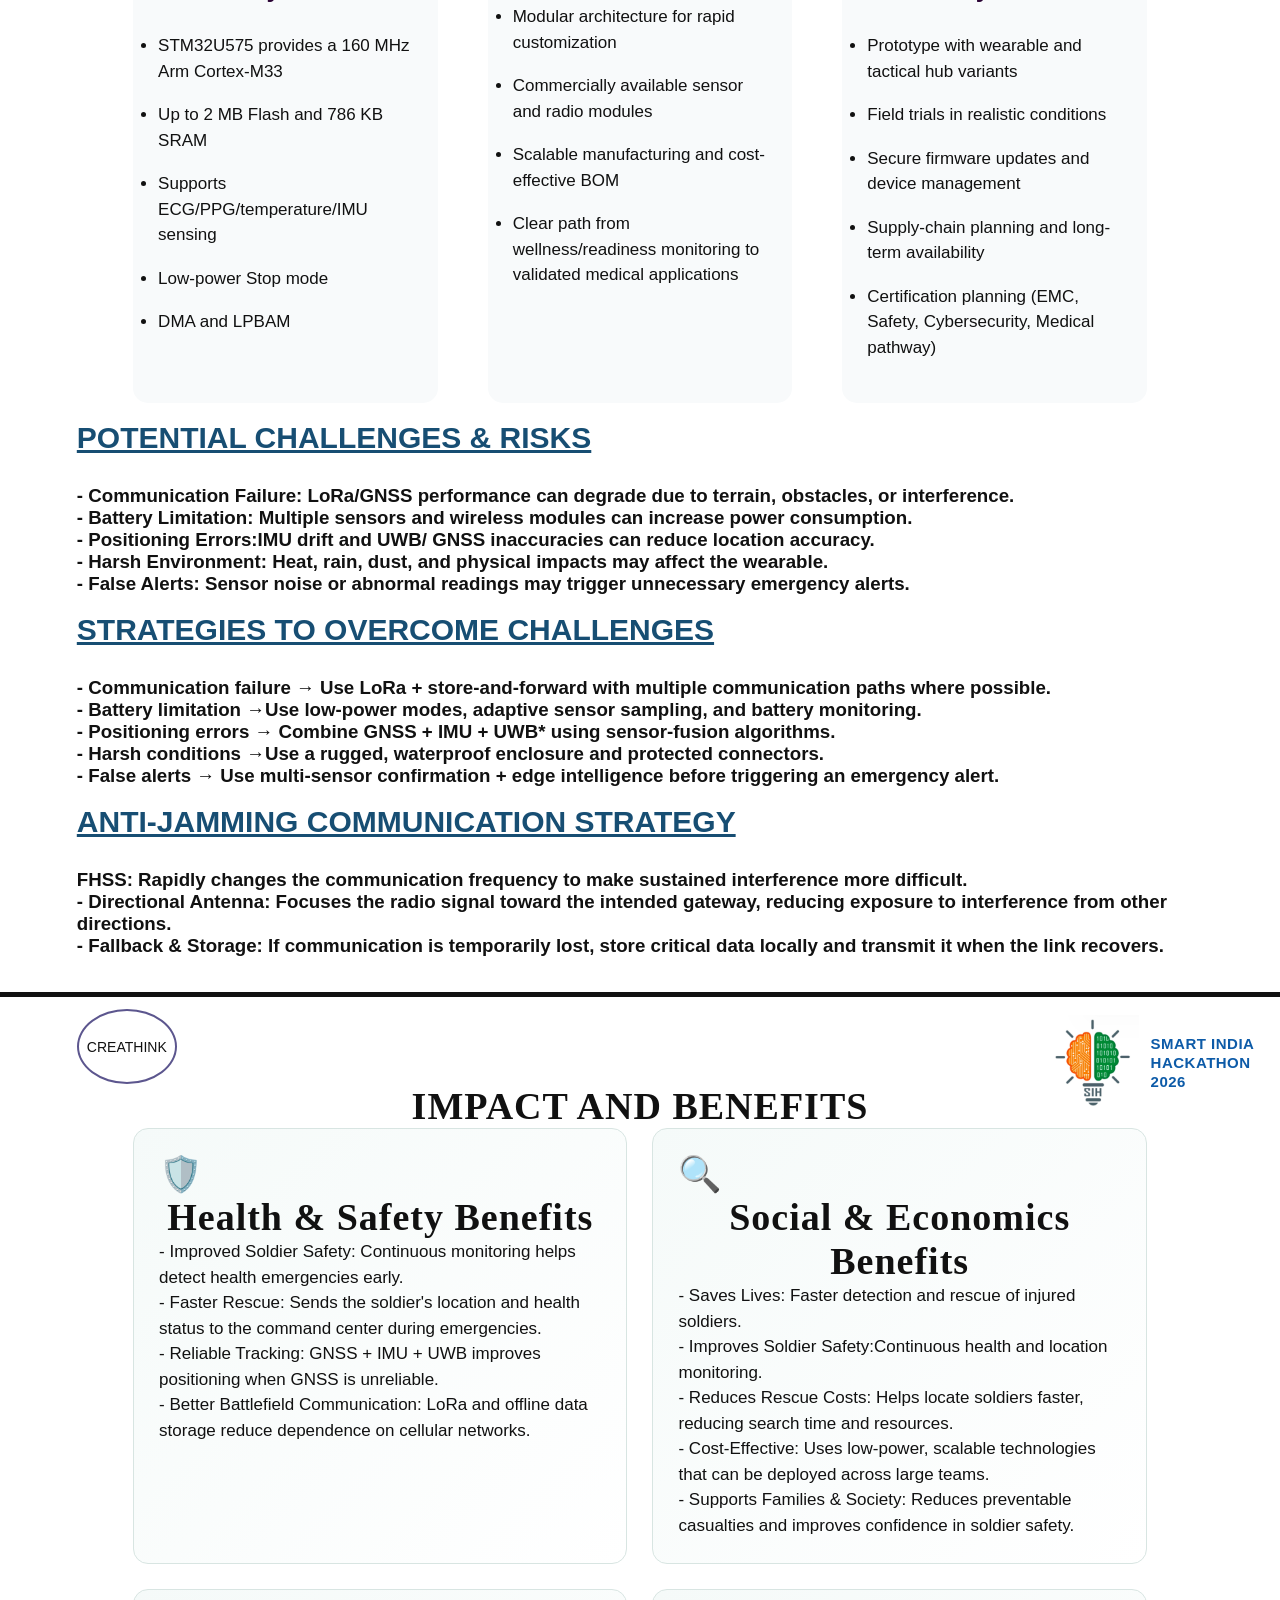
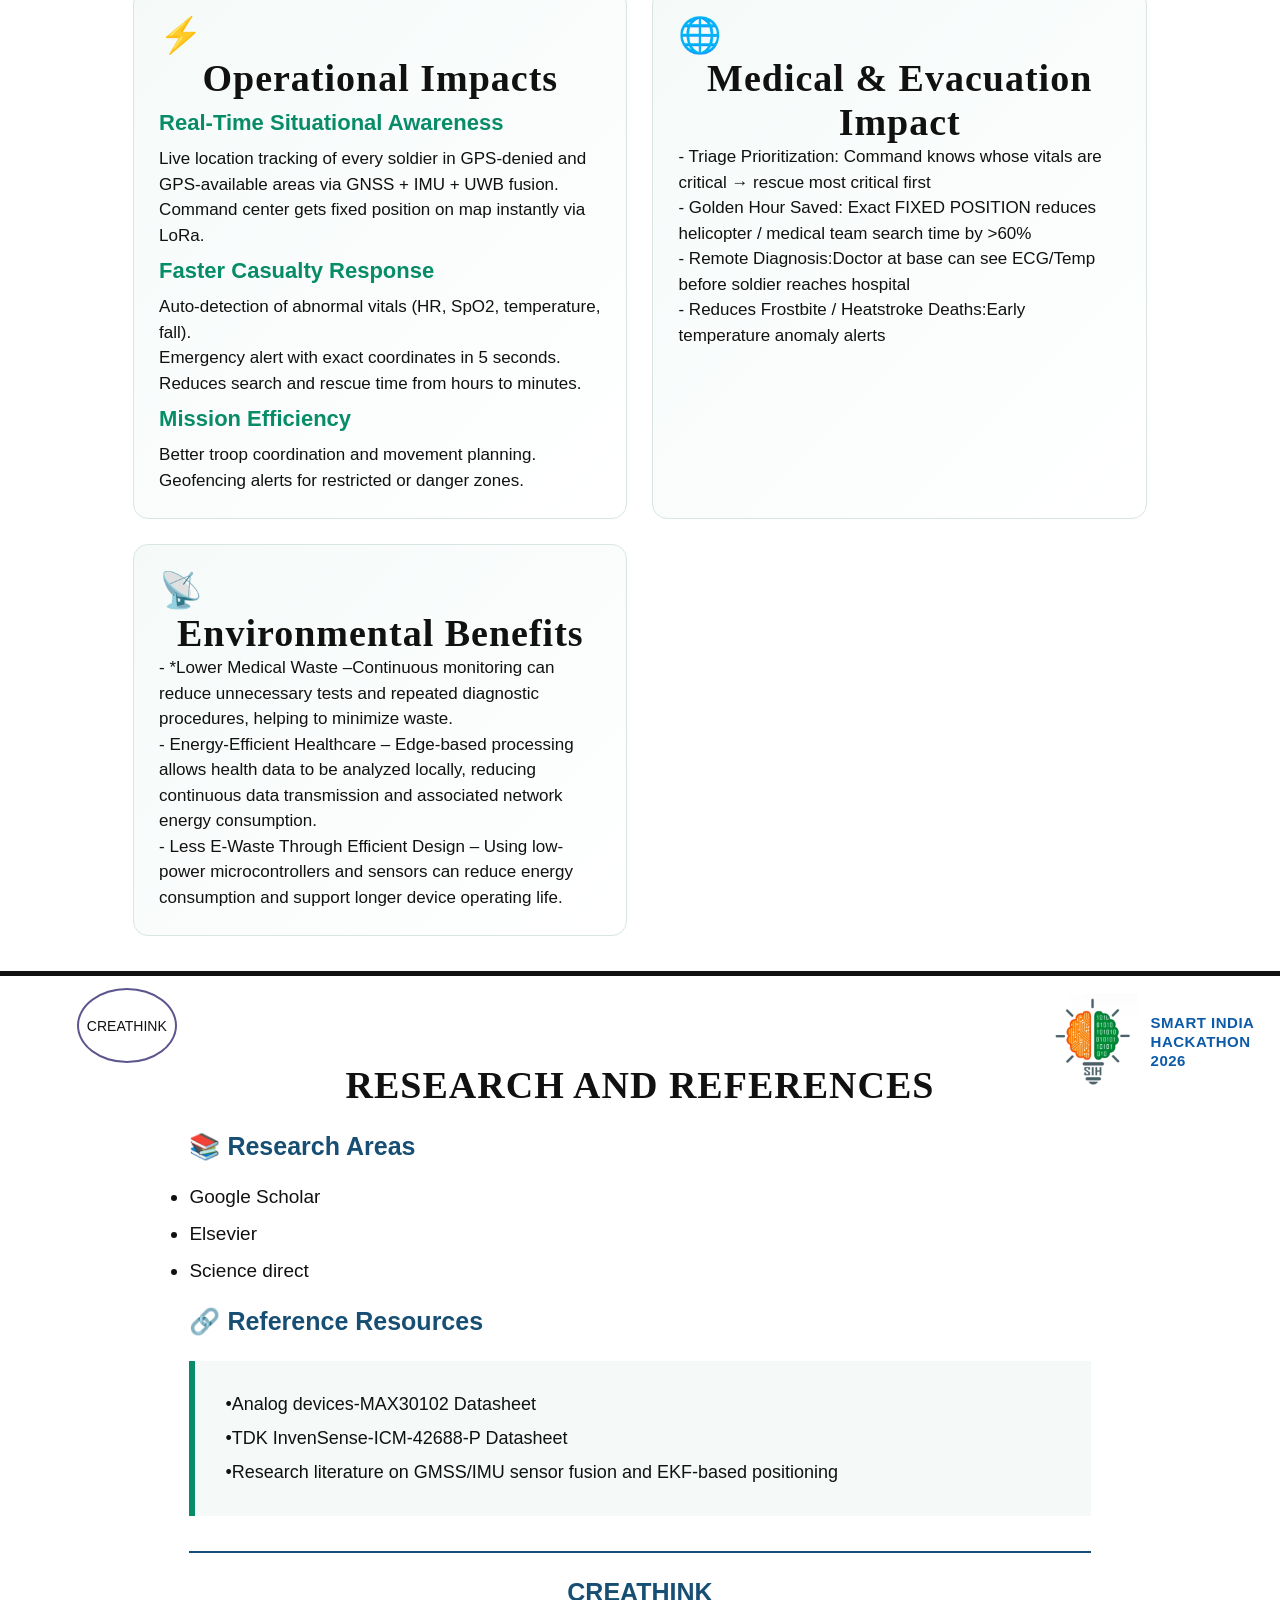
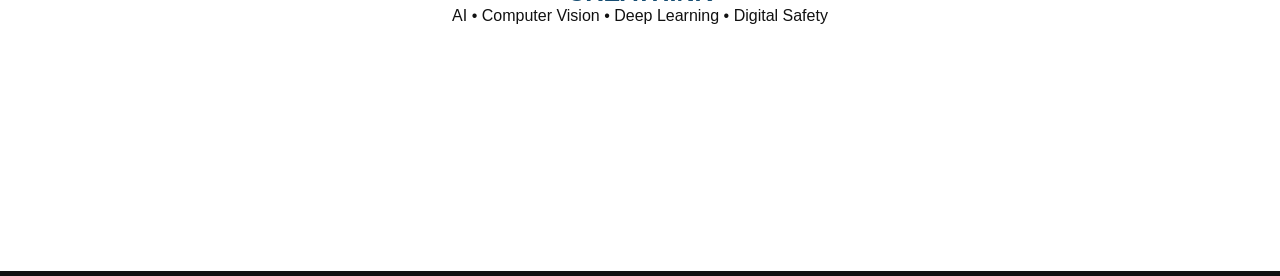
==== commit b510fc79: "Clean up reference box by removing empty paragraphs Removed empty paragraph elements from reference " ====
--- a/index.html
+++ b/index.html
@@ -400,8 +400,7 @@
                 <p>•Analog devices-MAX30102 Datasheet </p>
                 <p>•TDK InvenSense-ICM-42688-P Datasheet</p>
                 <p>•Research literature on GMSS/IMU sensor fusion and EKF-based positioning</p>
-                <p>• </p>
-                <p>•</p>
+                
             </div>
 
             <div class="final">
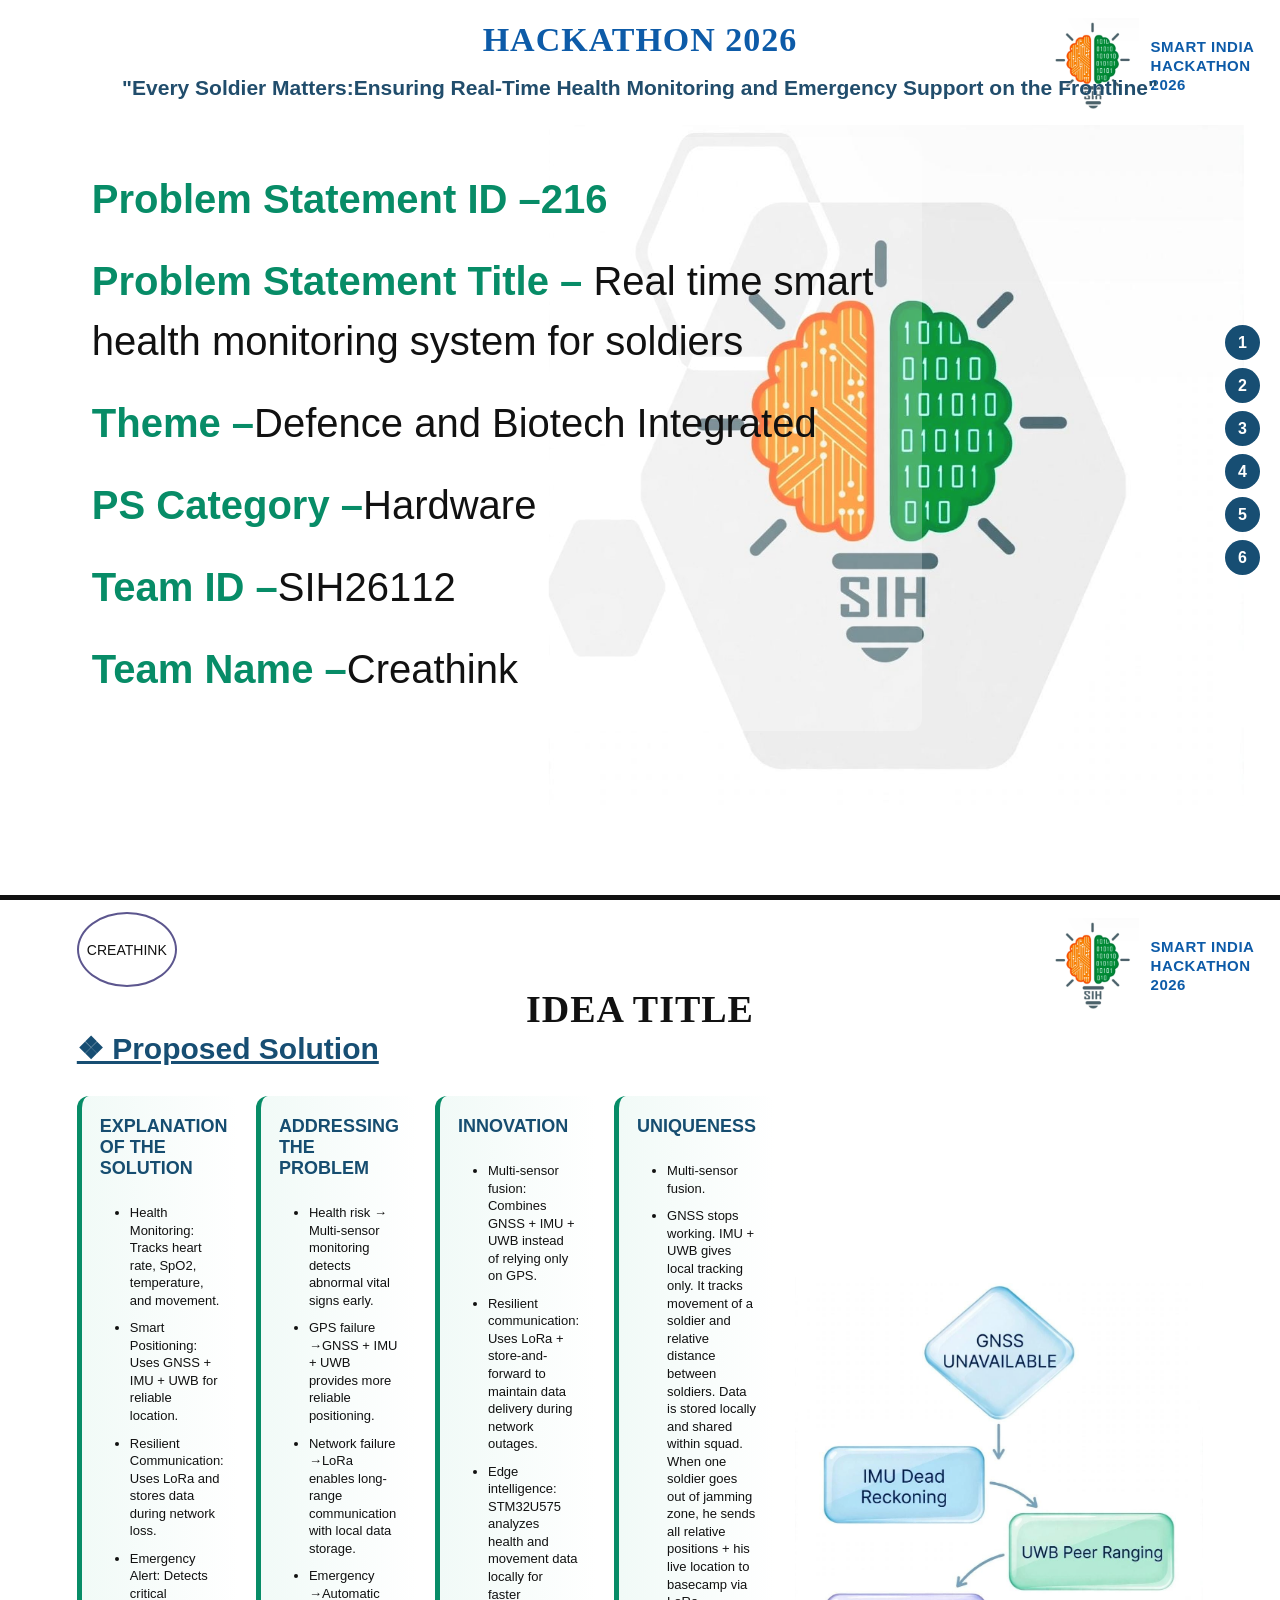
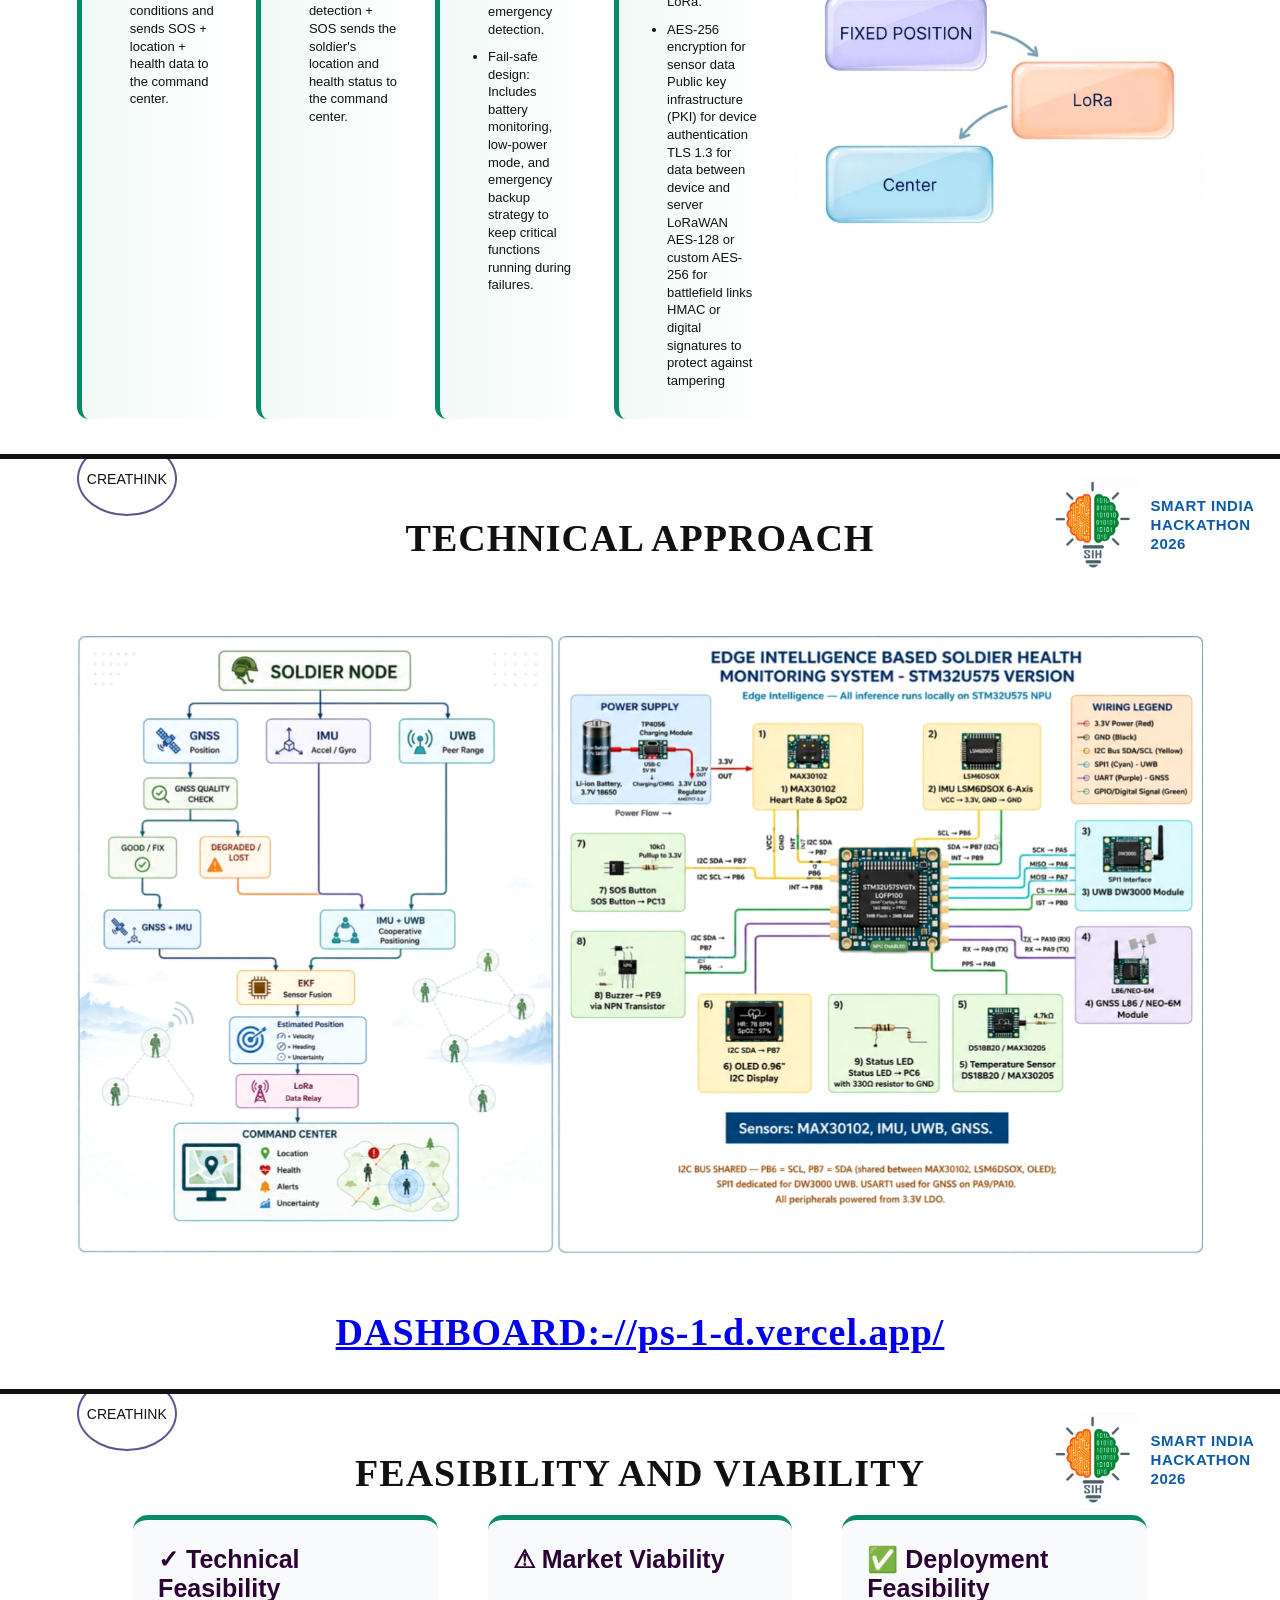
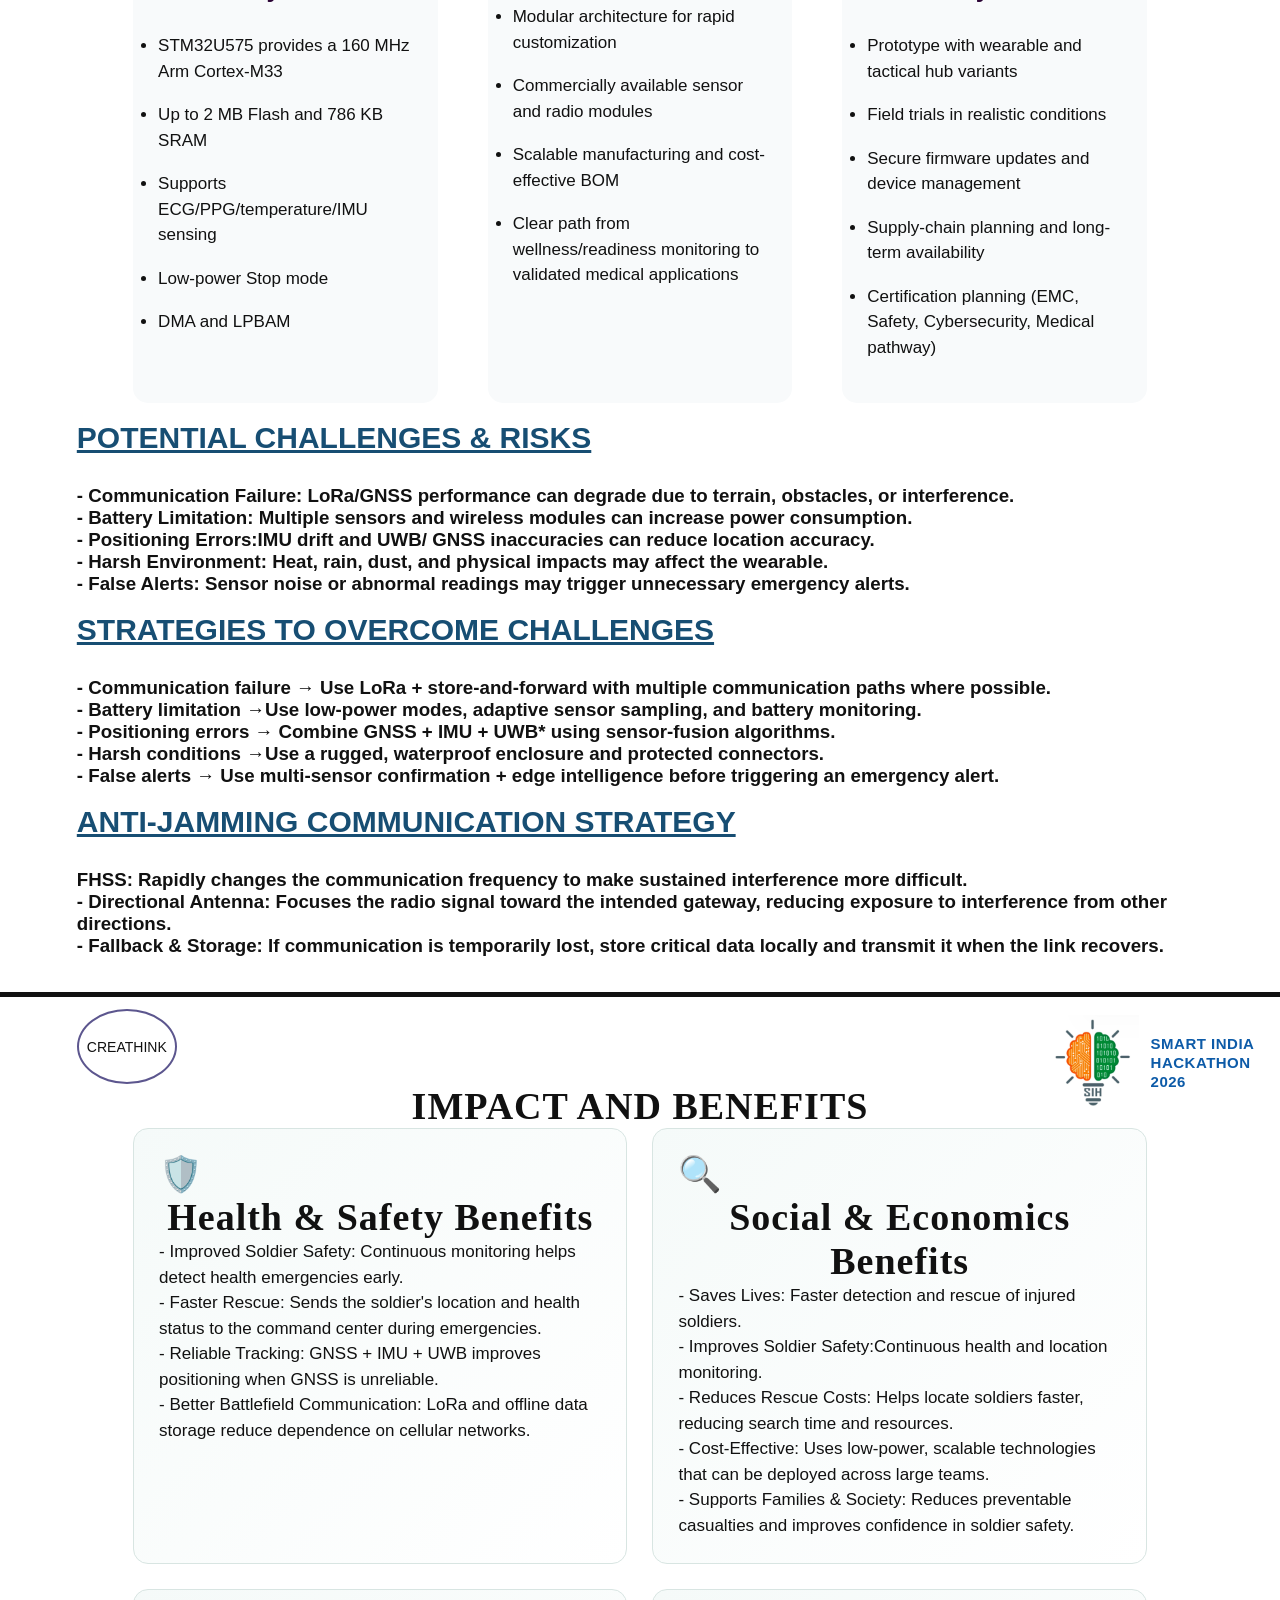
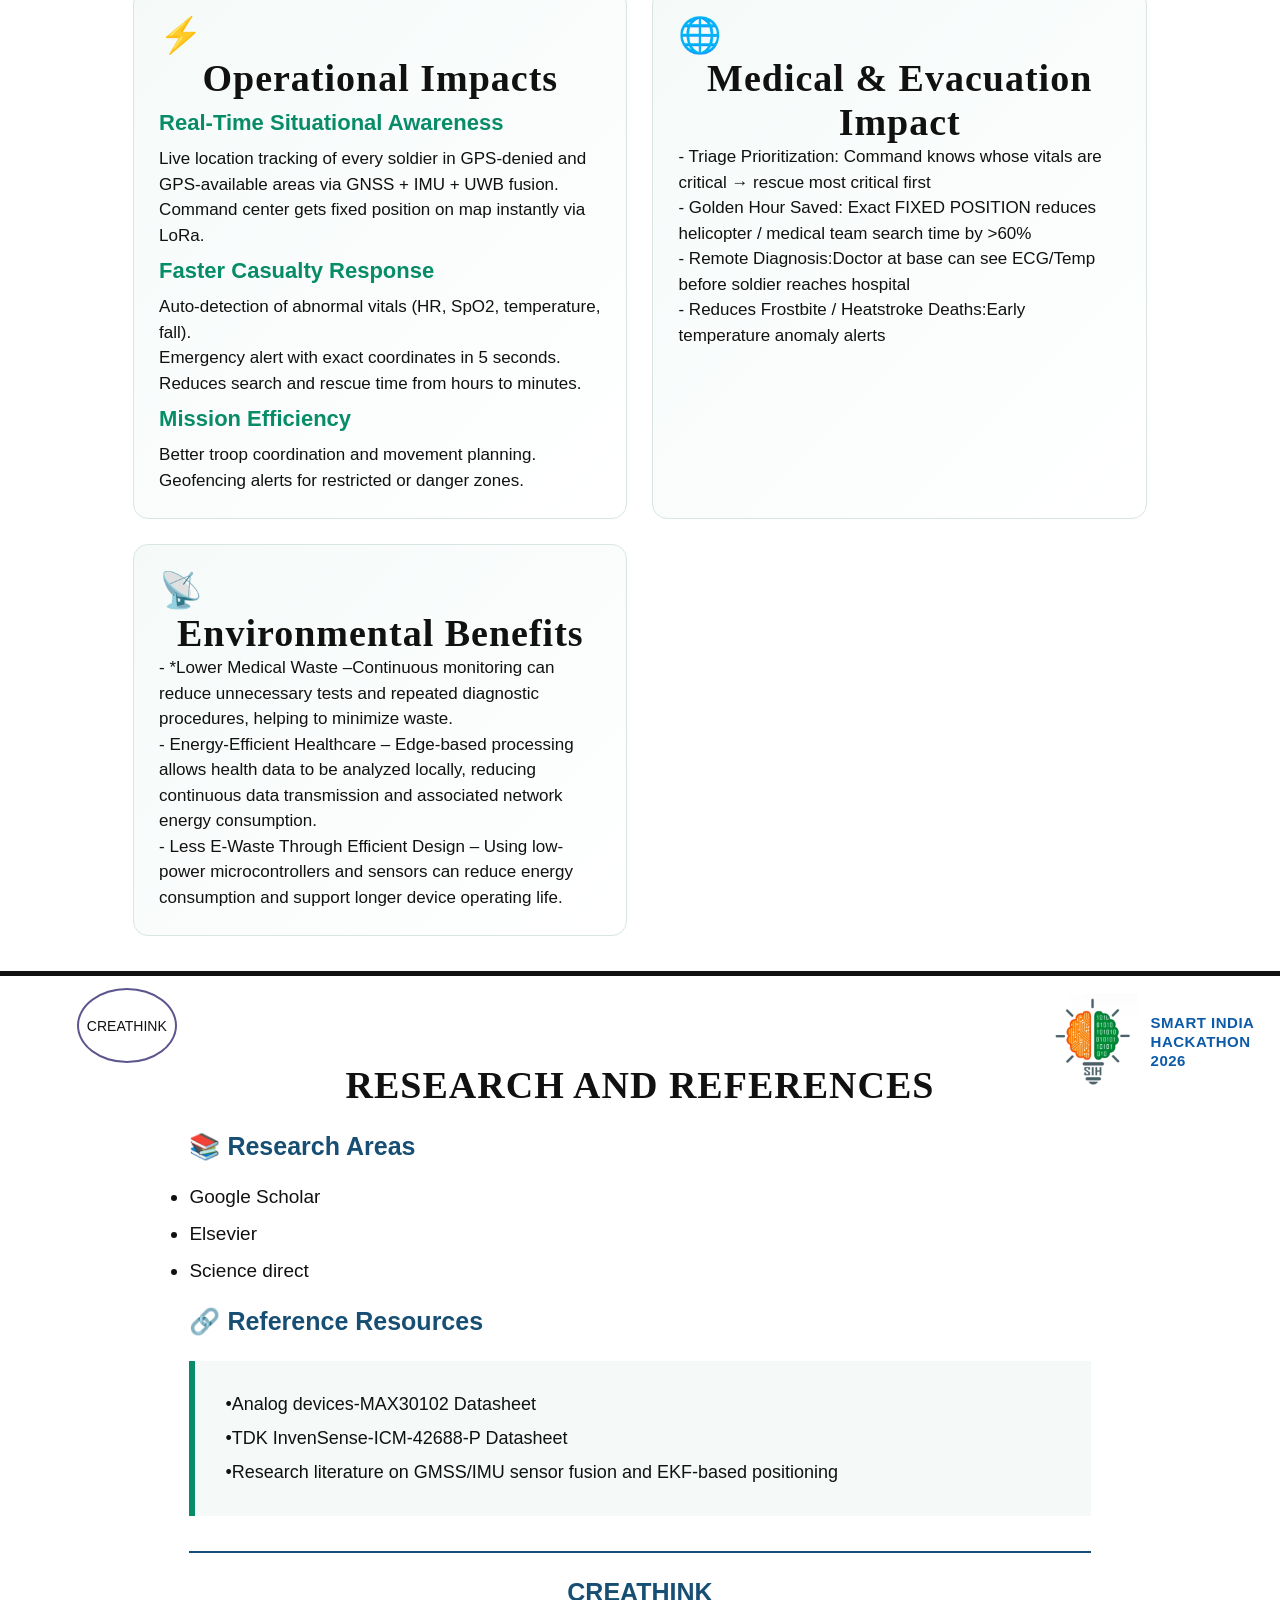
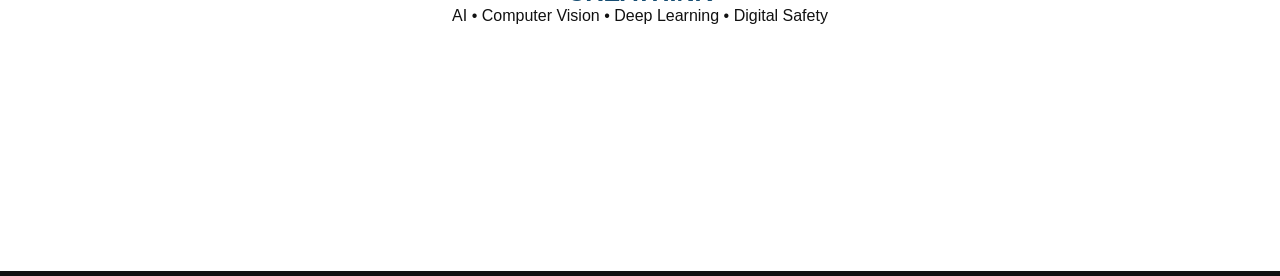
==== commit 34e77f67: "Update Problem Statement ID in index.html" ====
--- a/index.html
+++ b/index.html
@@ -38,7 +38,7 @@
 
         <div class="content">
 
-            <p><b>Problem Statement ID –</b></p>
+            <p><b>Problem Statement ID –216</b></p>
 
             <p><b>Problem Statement Title –</b> Real time smart health monitoring system for soldiers</p>
 
